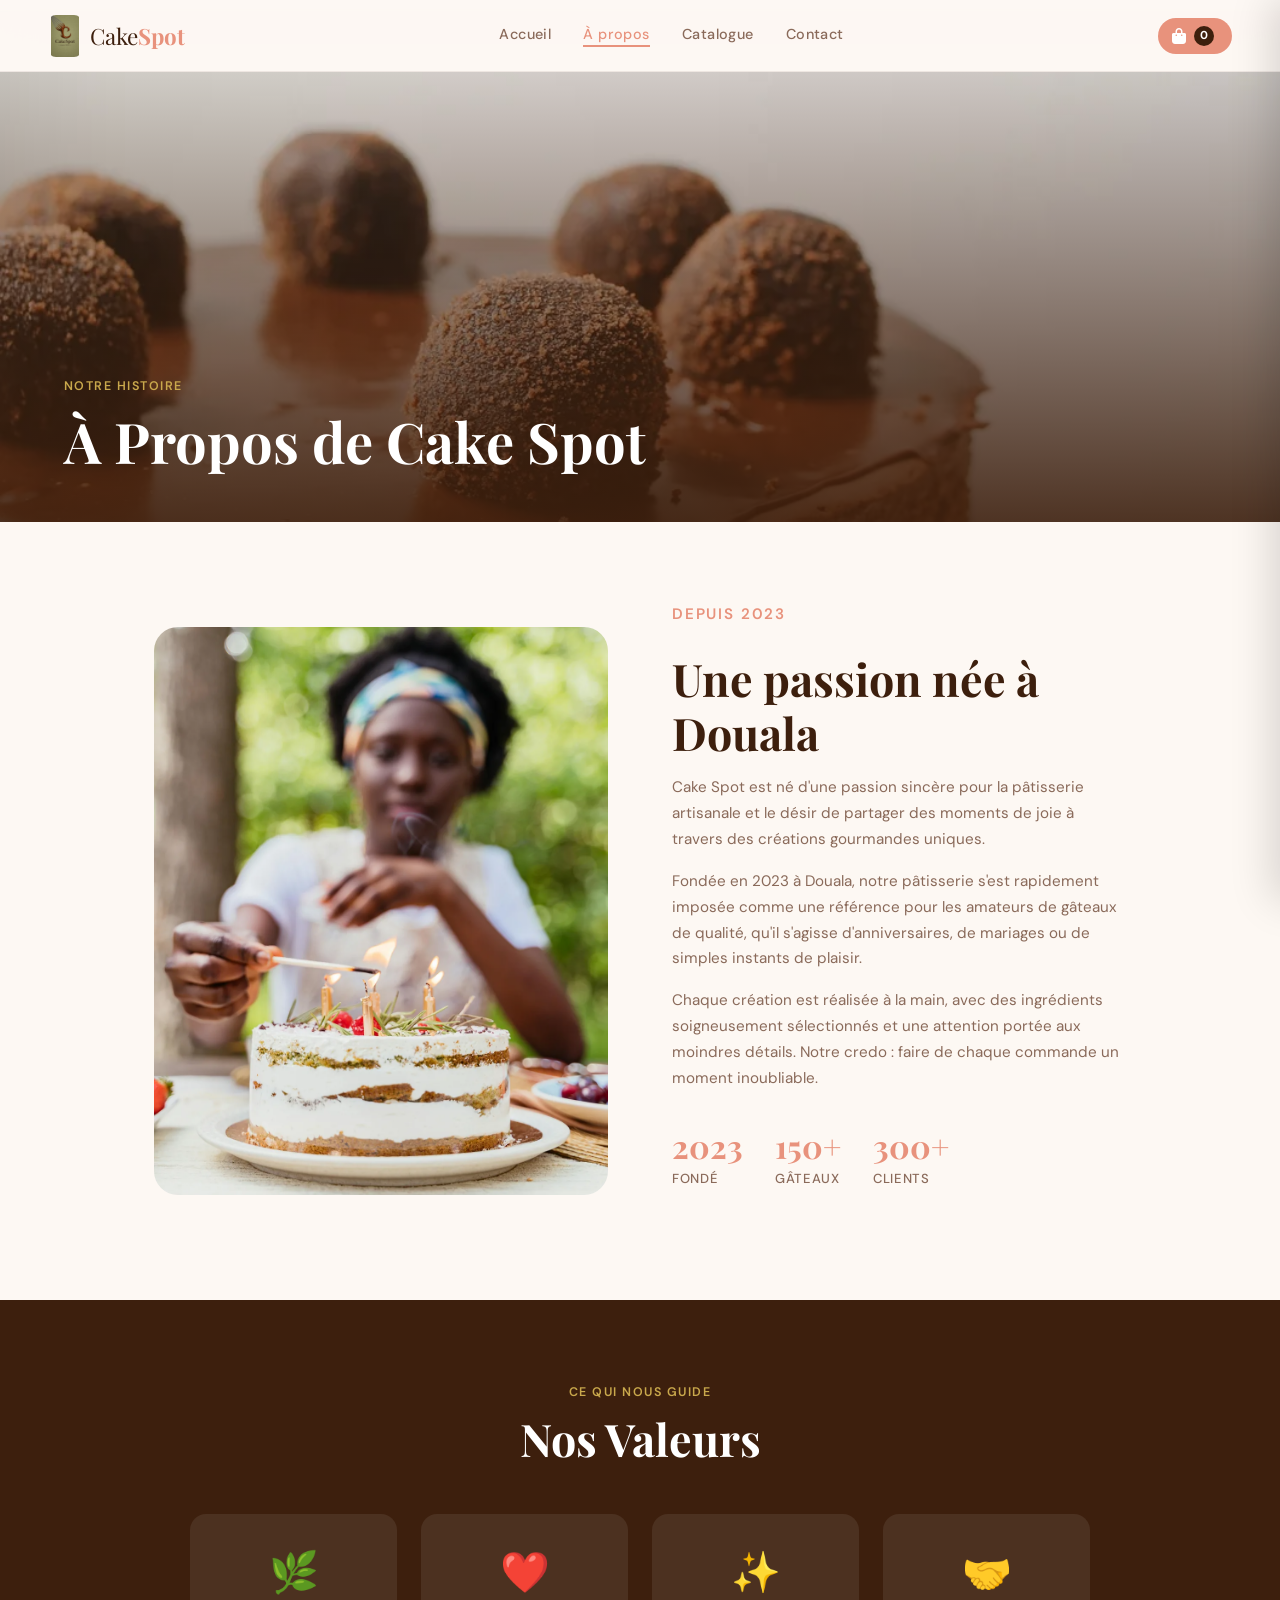
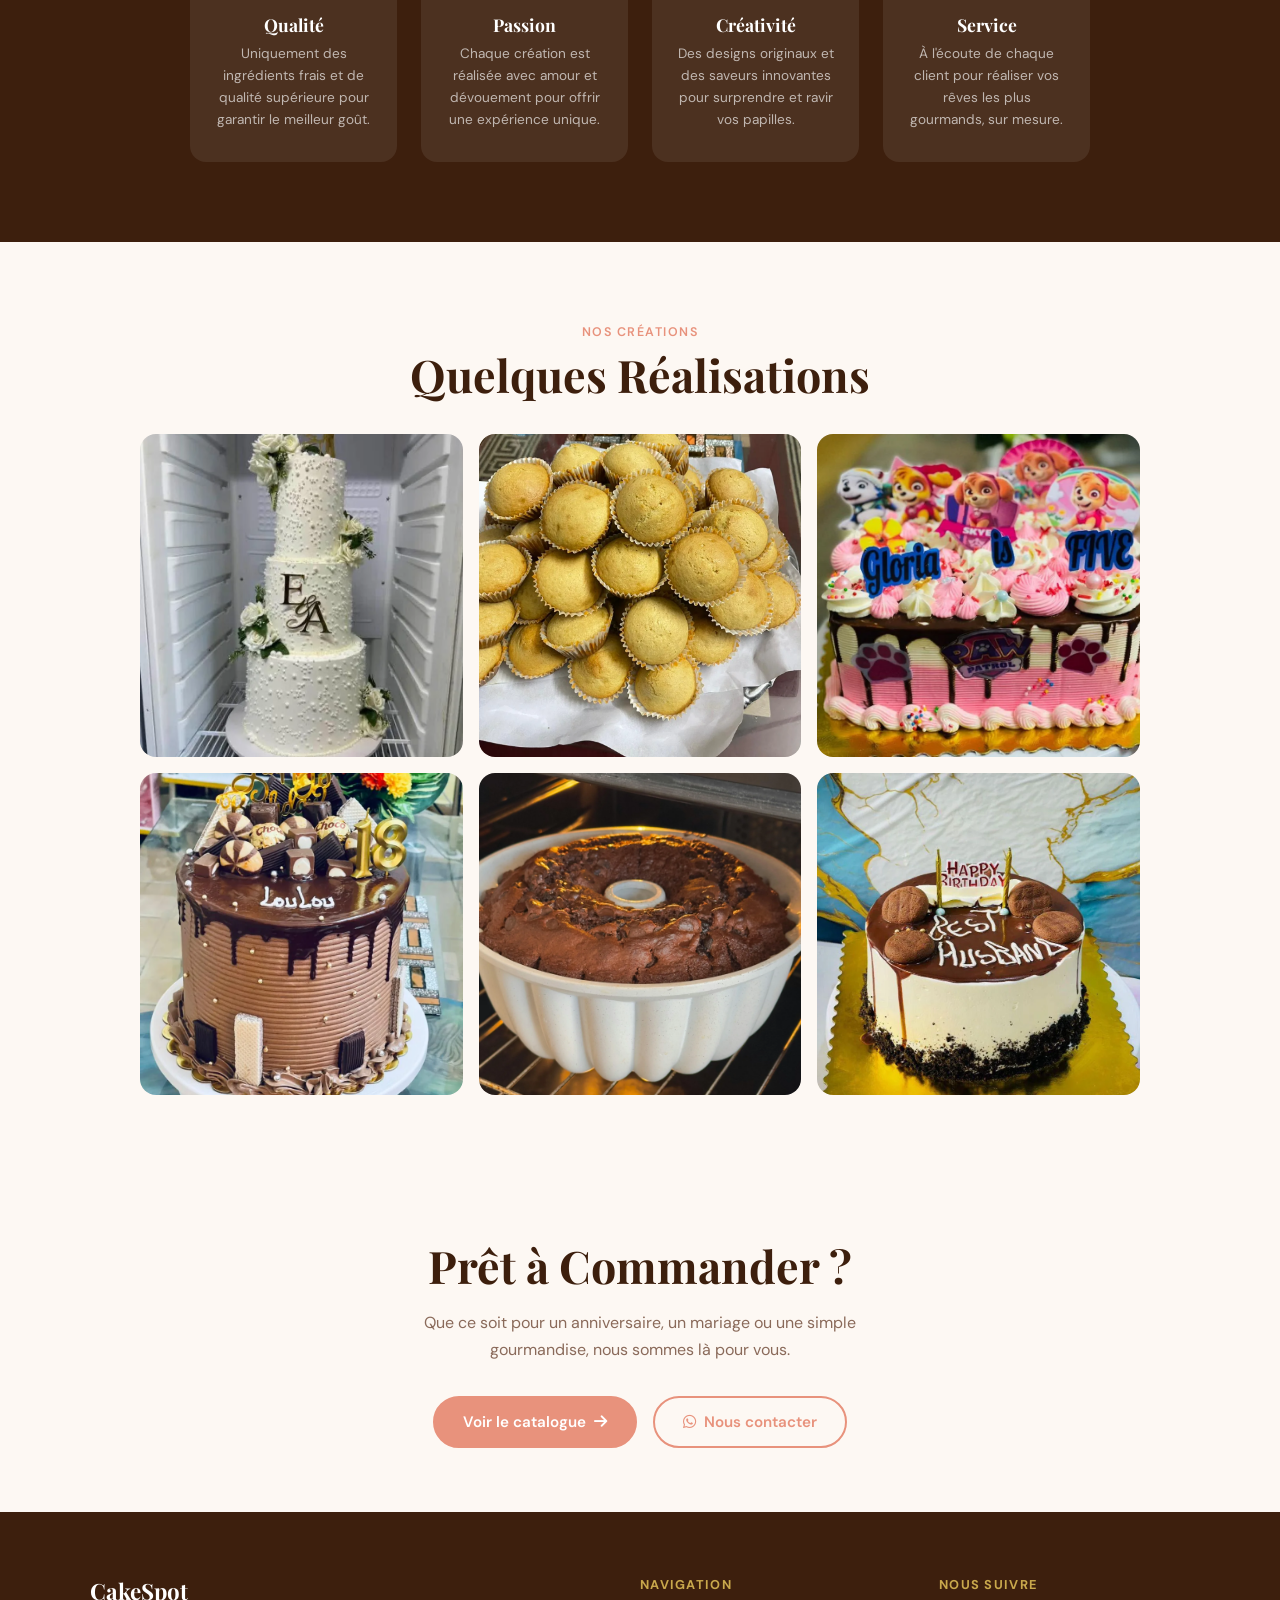
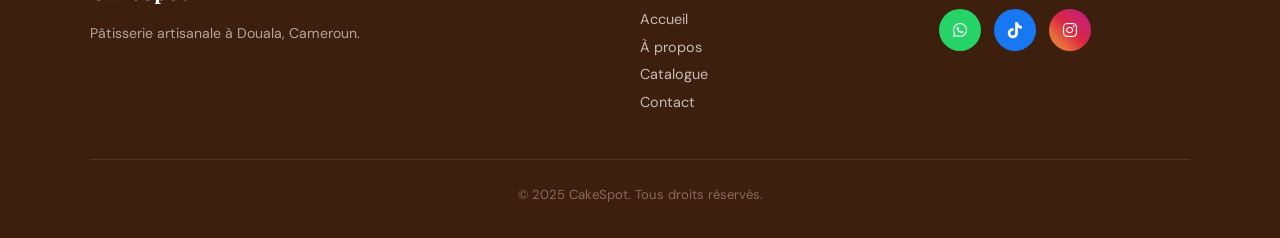
==== Pages/Apropos.html @ e12fdf63 "Initial commit" ====
<!DOCTYPE html>
<html lang="fr">
<head>
  <meta charset="UTF-8" />
  <meta name="viewport" content="width=device-width, initial-scale=1.0" />
  <title>À propos de Cake Spot | Pâtisserie à Douala</title>
  <link rel="stylesheet" href="https://cdnjs.cloudflare.com/ajax/libs/font-awesome/6.5.1/css/all.min.css" />
  <link href="https://fonts.googleapis.com/css2?family=Playfair+Display:ital,wght@0,400;0,700;1,400&family=DM+Sans:wght@300;400;500;600&display=swap" rel="stylesheet" />
  <link rel="stylesheet" href="../styles/main.css" />
  <style>
    .about-page { padding-top: 72px; }
    .about-hero {
      position: relative; min-height: 50vh;
      display: flex; align-items: flex-end;
      overflow: hidden;
    }
    .about-hero img { position: absolute; inset: 0; width: 100%; height: 100%; object-fit: cover; }
    .about-hero-overlay {
      position: absolute; inset: 0;
      background: linear-gradient(to top, rgba(61,31,13,0.9), rgba(61,31,13,0.2));
    }
    .about-hero-content {
      position: relative; z-index: 2; color: white;
      padding: 3rem clamp(1.5rem,5vw,4rem);
    }
    .about-hero-content .section-tag { color: var(--gold); }
    .about-hero-content h1 { font-size: clamp(2rem,5vw,3.5rem); }

    .about-story {
      display: grid; grid-template-columns: 1fr 1fr;
      gap: 4rem; max-width: 1100px; margin: 0 auto;
      padding: 5rem clamp(1.5rem,5vw,4rem);
      align-items: center;
    }
    .about-story img { width: 100%; border-radius: var(--radius-lg); aspect-ratio: 4/5; object-fit: cover; }
    .about-story-text h2 { color: var(--brown); margin: 0.5rem 0 1rem; }
    .about-story-text p { margin-bottom: 1rem; font-size: 0.95rem; }

    .values-section {
      background: var(--brown); padding: 5rem clamp(1.5rem,5vw,4rem);
      text-align: center;
    }
    .values-section .section-tag { color: var(--gold); }
    .values-section h2 { color: white; margin-bottom: 3rem; }
    .values-grid {
      display: grid; grid-template-columns: repeat(auto-fit, minmax(200px,1fr));
      gap: 1.5rem; max-width: 900px; margin: 0 auto;
    }
    .value-card {
      background: rgba(255,255,255,0.08); border-radius: var(--radius);
      padding: 2rem 1.5rem; text-align: center;
    }
    .value-card .icon { font-size: 2.5rem; margin-bottom: 1rem; display: block; }
    .value-card h3 { font-family: 'Playfair Display', serif; font-size: 1.1rem; color: white; margin-bottom: 0.5rem; }
    .value-card p { font-size: 0.85rem; color: rgba(255,255,255,0.65); line-height: 1.6; }

    .gallery-section { padding: 5rem clamp(1.5rem,5vw,4rem); }
    .gallery-section h2 { text-align: center; color: var(--brown); margin-bottom: 0.5rem; }
    .gallery-section .section-tag { display: block; text-align: center; margin-bottom: 0.3rem; }
    .gallery-grid {
      display: grid; grid-template-columns: repeat(3, 1fr);
      gap: 1rem; max-width: 1000px; margin: 2rem auto 0;
    }
    .gallery-grid img { width: 100%; aspect-ratio: 1; object-fit: cover; border-radius: var(--radius); }

    .cta-section {
      background: var(--cream); padding: 4rem clamp(1.5rem,5vw,4rem);
      text-align: center;
    }
    .cta-section h2 { color: var(--brown); margin-bottom: 1rem; }
    .cta-section p { max-width: 500px; margin: 0 auto 2rem; }
    .cta-actions { display: flex; gap: 1rem; justify-content: center; flex-wrap: wrap; }

    @media (max-width: 800px) {
      .about-story { grid-template-columns: 1fr; gap: 2rem; padding: 3rem 1.5rem; }
      .gallery-grid { grid-template-columns: repeat(2, 1fr); }
    }
  </style>
  <link rel="icon" type="image/png" href="../images/logo.png" />
  <meta name="theme-color" content="#3d1f0d" />
  <meta name="description" content="Découvrez Cake Spot, pâtisserie artisanale à Douala : notre histoire, notre savoir-faire et notre passion pour les créations faites main." />
  <meta property="og:type" content="website" />
  <meta property="og:site_name" content="Cake Spot" />
  <meta property="og:title" content="À propos de Cake Spot, pâtisserie artisanale" />
  <meta property="og:description" content="Découvrez Cake Spot, pâtisserie artisanale à Douala : notre histoire, notre savoir-faire et notre passion pour les créations faites main." />
  <meta property="og:image" content="../images/logo.png" />
  <meta name="keywords" content="Cake Spot Douala, pâtisserie artisanale, créateur de gâteaux, gâteau fait main, pâtisserie Cameroun" />
  <meta name="robots" content="index, follow" />
  <meta name="twitter:card" content="summary_large_image" />
  <meta name="twitter:title" content="À propos de Cake Spot, pâtisserie artisanale" />
  <meta name="twitter:description" content="Découvrez Cake Spot, pâtisserie artisanale à Douala : notre histoire, notre savoir-faire et notre passion pour les créations faites main." />
  <meta name="twitter:image" content="../images/logo.png" />
  <script type="application/ld+json">{"@context":"https://schema.org","@type":"Bakery","name":"Cake Spot","description":"Pâtisserie artisanale à Douala spécialisée dans les gâteaux sur mesure.","telephone":"+237686019392","address":{"@type":"PostalAddress","addressLocality":"Douala","addressCountry":"CM"},"areaServed":"Douala","servesCuisine":"Pâtisserie","priceRange":"FCFA"}</script>
</head>
<body class="about-page">
  <header class="header" id="header">
    <a href="../index.html" class="logo">
      <img src="../images/logo.png" alt="Cake Spot" class="logo-image" /><span class="logo-wordmark">Cake<strong>Spot</strong></span>
    </a>
    <nav class="nav-desktop">
      <a href="../index.html" class="nav-link">Accueil</a>
      <a href="./Apropos.html" class="nav-link active">À propos</a>
      <a href="./Catalogue.html" class="nav-link">Catalogue</a>
      <a href="./contact.html" class="nav-link">Contact</a>
    </nav>
    <div class="header-actions">
      <button class="cart-btn" onclick="toggleCart()">
        <i class="fa-solid fa-bag-shopping"></i>
        <span class="cart-count" id="cartCount">0</span>
      </button>
      <button class="menu-toggle" id="menuToggle">
        <span></span><span></span><span></span>
      </button>
    </div>
  </header>

  <div class="mobile-nav" id="mobileNav">
    <a href="../index.html">Accueil</a>
    <a href="./Apropos.html">À propos</a>
    <a href="./Catalogue.html">Catalogue</a>
    <a href="./contact.html">Contact</a>
    <a href="https://wa.me/+237686019392" class="wa-link"><i class="fa-brands fa-whatsapp"></i> WhatsApp</a>
  </div>

  <div class="about-hero">
    <img src="../images/optimized/IMG_2823.webp" alt="Cake Spot" />
    <div class="about-hero-overlay"></div>
    <div class="about-hero-content">
      <p class="section-tag">Notre histoire</p>
      <h1>À Propos de Cake Spot</h1>
    </div>
  </div>

  <div class="about-story">
    <img src="../images/optimized/image_apropos.webp" alt="Notre passion" />
    <div class="about-story-text">
      <p class="section-tag">Depuis 2023</p>
      <h2>Une passion née à Douala</h2>
      <p>Cake Spot est né d'une passion sincère pour la pâtisserie artisanale et le désir de partager des moments de joie à travers des créations gourmandes uniques.</p>
      <p>Fondée en 2023 à Douala, notre pâtisserie s'est rapidement imposée comme une référence pour les amateurs de gâteaux de qualité, qu'il s'agisse d'anniversaires, de mariages ou de simples instants de plaisir.</p>
      <p>Chaque création est réalisée à la main, avec des ingrédients soigneusement sélectionnés et une attention portée aux moindres détails. Notre credo : faire de chaque commande un moment inoubliable.</p>
      <div class="stats-row">
        <div class="stat"><strong>2023</strong><span>Fondé</span></div>
        <div class="stat"><strong>150+</strong><span>Gâteaux</span></div>
        <div class="stat"><strong>300+</strong><span>Clients</span></div>
      </div>
    </div>
  </div>

  <div class="values-section">
    <p class="section-tag">Ce qui nous guide</p>
    <h2>Nos Valeurs</h2>
    <div class="values-grid">
      <div class="value-card">
        <span class="icon">🌿</span>
        <h3>Qualité</h3>
        <p>Uniquement des ingrédients frais et de qualité supérieure pour garantir le meilleur goût.</p>
      </div>
      <div class="value-card">
        <span class="icon">❤️</span>
        <h3>Passion</h3>
        <p>Chaque création est réalisée avec amour et dévouement pour offrir une expérience unique.</p>
      </div>
      <div class="value-card">
        <span class="icon">✨</span>
        <h3>Créativité</h3>
        <p>Des designs originaux et des saveurs innovantes pour surprendre et ravir vos papilles.</p>
      </div>
      <div class="value-card">
        <span class="icon">🤝</span>
        <h3>Service</h3>
        <p>À l'écoute de chaque client pour réaliser vos rêves les plus gourmands, sur mesure.</p>
      </div>
    </div>
  </div>

  <div class="gallery-section">
    <p class="section-tag">Nos Créations</p>
    <h2>Quelques Réalisations</h2>
    <div class="gallery-grid">
      <img src="../images/optimized/etage10.webp" alt="" />
      <img src="../images/optimized/cupcake7.webp" alt="" />
      <img src="../images/optimized/WhatsApp Image 2026-05-26 at 23.38.16.webp" alt="" />
      <img src="../images/optimized/WhatsApp Image 2026-05-27 at 00.02.54 (1).webp" alt="" />
      <img src="../images/optimized/cake8.webp" alt="" />
      <img src="../images/optimized/WhatsApp Image 2026-05-26 at 23.38.18 (1).webp" alt="" />
    </div>
  </div>

  <div class="cta-section">
    <h2>Prêt à Commander ?</h2>
    <p>Que ce soit pour un anniversaire, un mariage ou une simple gourmandise, nous sommes là pour vous.</p>
    <div class="cta-actions">
      <a href="./Catalogue.html" class="btn-primary">Voir le catalogue <i class="fa-solid fa-arrow-right"></i></a>
      <a href="https://wa.me/+237686019392?text=Bonjour, je souhaite commander." class="btn-outline"><i class="fa-brands fa-whatsapp"></i> Nous contacter</a>
    </div>
  </div>

  <footer class="footer">
    <div class="footer-inner">
      <div class="footer-brand">
        <strong>CakeSpot</strong>
        <p>Pâtisserie artisanale à Douala, Cameroun.</p>
      </div>
      <div class="footer-links">
        <h4>Navigation</h4>
        <a href="../index.html">Accueil</a>
        <a href="./Apropos.html">À propos</a>
        <a href="./Catalogue.html">Catalogue</a>
        <a href="./contact.html">Contact</a>
      </div>
      <div class="footer-social">
        <h4>Nous suivre</h4>
        <div class="social-icons">
          <a href="https://chat.whatsapp.com/CBqBLxDlNcEDeykTWFo2zk" class="soc wa" target="_blank"><i class="fa-brands fa-whatsapp"></i></a>
          <a href="#" class="soc fb"><i class="fa-brands fa-tiktok"></i></a>
          <a href="#" class="soc ig"><i class="fa-brands fa-instagram"></i></a>
        </div>
      </div>
    </div>
    <div class="footer-bottom"><p>© 2025 CakeSpot. Tous droits réservés.</p></div>
  </footer>

  <div class="cart-overlay" id="cartOverlay" onclick="toggleCart()"></div>
  <div class="cart-panel" id="cartPanel">
    <div class="cart-header">
      <h3><i class="fa-solid fa-bag-shopping"></i> Mon Panier</h3>
      <button onclick="toggleCart()"><i class="fa-solid fa-xmark"></i></button>
    </div>
    <div class="cart-items" id="cartItems"></div>
    <div class="cart-footer" id="cartFooter" style="display:none">
      <div class="cart-total">
        <span>Total estimé</span>
        <strong id="cartTotal">0 Frs</strong>
      </div>
      <p class="cart-note">* Les prix exacts sont confirmés lors de la commande</p>
      <button class="btn-whatsapp" onclick="sendToWhatsApp()">
        <i class="fa-brands fa-whatsapp"></i> Commander via WhatsApp
      </button>
    </div>
  </div>
  <div class="toast" id="toast"></div>

  <script src="../JS/main.js"></script>
</body>
</html>
---- styles/main.css ----
/* ===== CAKE SPOT — MAIN CSS ===== */
@import url('https://fonts.googleapis.com/css2?family=Playfair+Display:ital,wght@0,400;0,700;1,400&family=DM+Sans:wght@300;400;500;600&display=swap');

:root {
  --cream: #fdf8f3;
  --rose: #e8927c;
  --rose-dark: #d4745c;
  --brown: #3d1f0d;
  --brown-light: #6b3a1f;
  --gold: #c9a84c;
  --text: #2d1810;
  --text-light: #8a6a5a;
  --white: #ffffff;
  --shadow: 0 8px 40px rgba(61,31,13,0.12);
  --shadow-lg: 0 20px 60px rgba(61,31,13,0.18);
  --radius: 16px;
  --radius-lg: 24px;
  --transition: all 0.3s cubic-bezier(0.4, 0, 0.2, 1);
}

*, *::before, *::after { box-sizing: border-box; margin: 0; padding: 0; }

html { scroll-behavior: smooth; }

body {
  font-family: 'DM Sans', sans-serif;
  background: var(--cream);
  color: var(--text);
  overflow-x: hidden;
}

/* ===== TYPOGRAPHY ===== */
h1, h2, h3 { font-family: 'Playfair Display', serif; line-height: 1.2; }
h1 { font-size: clamp(2.2rem, 5vw, 4rem); }
h2 { font-size: clamp(1.8rem, 3.5vw, 2.8rem); }
p { line-height: 1.7; color: var(--text-light); }
a { text-decoration: none; color: inherit; }

/* ===== HEADER ===== */
.header {
  position: fixed; top: 0; left: 0; right: 0; z-index: 900;
  display: flex; align-items: center; justify-content: space-between;
  padding: 0 clamp(1.2rem, 4vw, 3rem);
  height: 72px;
  background: rgba(253,248,243,0.92);
  backdrop-filter: blur(16px);
  border-bottom: 1px solid rgba(61,31,13,0.08);
  transition: var(--transition);
}
.header.scrolled {
  box-shadow: 0 4px 20px rgba(61,31,13,0.10);
}

.logo {
  display: flex; align-items: center; gap: 8px;
  font-family: 'Playfair Display', serif;
  font-size: 1.4rem; color: var(--brown);
}
.logo-icon { font-size: 1.5rem; }
.logo strong { color: var(--rose); }

.nav-desktop { display: flex; gap: 2rem; }
.nav-desktop .nav-link {
  font-size: 0.9rem; font-weight: 500; letter-spacing: 0.03em;
  color: var(--text-light);
  position: relative; padding-bottom: 4px;
  transition: color 0.2s;
}
.nav-desktop .nav-link::after {
  content: ''; position: absolute; bottom: 0; left: 0; right: 0;
  height: 2px; background: var(--rose);
  transform: scaleX(0); transform-origin: left;
  transition: transform 0.3s ease;
}
.nav-desktop .nav-link:hover,
.nav-desktop .nav-link.active { color: var(--rose); }
.nav-desktop .nav-link:hover::after,
.nav-desktop .nav-link.active::after { transform: scaleX(1); }

.header-actions { display: flex; align-items: center; gap: 0.8rem; }

.cart-btn {
  position: relative;
  background: var(--rose); color: white;
  border: none; border-radius: 50px;
  padding: 8px 18px 8px 14px;
  font-size: 1rem; cursor: pointer;
  display: flex; align-items: center; gap: 8px;
  font-family: 'DM Sans', sans-serif; font-weight: 500;
  transition: var(--transition);
}
.cart-btn:hover { background: var(--rose-dark); transform: translateY(-1px); }
.cart-count {
  background: var(--brown); color: white;
  font-size: 0.72rem; font-weight: 700;
  min-width: 20px; height: 20px; border-radius: 50%;
  display: flex; align-items: center; justify-content: center;
  transition: var(--transition);
}

.menu-toggle {
  display: none; flex-direction: column; gap: 5px;
  background: none; border: none; cursor: pointer; padding: 4px;
}
.menu-toggle span {
  display: block; width: 24px; height: 2px;
  background: var(--brown); border-radius: 2px;
  transition: var(--transition);
}

/* Mobile Nav */
.mobile-nav {
  position: fixed; top: 72px; left: 0; right: 0; z-index: 800;
  background: var(--white);
  padding: 1.5rem 2rem;
  display: flex; flex-direction: column; gap: 1rem;
  transform: translateY(-120%);
  transition: var(--transition);
  border-bottom: 1px solid rgba(0,0,0,0.08);
  box-shadow: var(--shadow);
}
.mobile-nav.open { transform: translateY(0); }
.mobile-nav a {
  font-size: 1rem; font-weight: 500; color: var(--text);
  padding: 0.5rem 0; border-bottom: 1px solid rgba(0,0,0,0.05);
  transition: color 0.2s;
}
.mobile-nav a:hover { color: var(--rose); }
.mobile-nav .wa-link { color: #25d366; font-weight: 600; }

/* ===== BUTTONS ===== */
.btn-primary {
  display: inline-flex; align-items: center; gap: 8px;
  background: var(--rose); color: white;
  padding: 14px 28px; border-radius: 50px;
  font-weight: 600; font-size: 0.95rem;
  transition: var(--transition);
  border: 2px solid var(--rose);
}
.btn-primary:hover {
  background: var(--rose-dark); border-color: var(--rose-dark);
  transform: translateY(-2px); box-shadow: 0 8px 24px rgba(232,146,124,0.4);
}
.btn-ghost {
  display: inline-flex; align-items: center; gap: 8px;
  background: rgba(255,255,255,0.15);
  backdrop-filter: blur(8px);
  color: white; padding: 14px 28px; border-radius: 50px;
  font-weight: 600; font-size: 0.95rem;
  border: 2px solid rgba(255,255,255,0.4);
  transition: var(--transition);
}
.btn-ghost:hover { background: rgba(255,255,255,0.25); transform: translateY(-2px); }
.btn-outline {
  display: inline-flex; align-items: center; gap: 8px;
  background: transparent; color: var(--rose);
  padding: 14px 28px; border-radius: 50px;
  font-weight: 600; font-size: 0.95rem;
  border: 2px solid var(--rose);
  transition: var(--transition);
}
.btn-outline:hover {
  background: var(--rose); color: white; transform: translateY(-2px);
}

/* ===== HERO ===== */
.hero {
  position: relative; min-height: 100vh;
  display: flex; align-items: center;
  overflow: hidden;
}
.hero-bg {
  position: absolute; inset: 0;
}
.hero-bg img {
  width: 100%; height: 100%;
  object-fit: cover; object-position: center;
}
.hero-overlay {
  position: absolute; inset: 0;
  background: linear-gradient(135deg, rgba(61,31,13,0.82) 0%, rgba(61,31,13,0.45) 60%, rgba(61,31,13,0.2) 100%);
}
.hero-content {
  position: relative; z-index: 2;
  max-width: 680px;
  padding: clamp(6rem, 12vw, 10rem) clamp(1.5rem, 6vw, 5rem) 4rem;
}
.hero-tag {
  font-size: 0.8rem; font-weight: 600; letter-spacing: 0.12em;
  text-transform: uppercase; color: var(--gold);
  margin-bottom: 1rem;
}
.hero-title {
  color: white; margin-bottom: 1.2rem;
  font-size: clamp(2.8rem, 6vw, 5rem);
}
.hero-title em {
  color: var(--rose); font-style: italic;
  font-family: 'Playfair Display', serif;
}
.hero-desc {
  color: rgba(255,255,255,0.8); font-size: 1.05rem;
  max-width: 480px; margin-bottom: 2rem;
}
.hero-actions { display: flex; gap: 1rem; flex-wrap: wrap; }
.hero-scroll {
  position: absolute; bottom: 2.5rem; left: 50%;
  transform: translateX(-50%);
  display: flex; flex-direction: column; align-items: center; gap: 8px;
  color: rgba(255,255,255,0.6); font-size: 0.75rem;
  letter-spacing: 0.08em; text-transform: uppercase;
}
.scroll-line {
  width: 1px; height: 50px;
  background: linear-gradient(to bottom, rgba(255,255,255,0.6), transparent);
  animation: scrollPulse 2s ease-in-out infinite;
}
@keyframes scrollPulse { 0%,100%{opacity:1;transform:scaleY(1)} 50%{opacity:0.4;transform:scaleY(0.6)} }

/* ===== SECTIONS COMMON ===== */
section { padding: clamp(4rem, 8vw, 7rem) clamp(1.2rem, 5vw, 4rem); }
.section-header { text-align: center; margin-bottom: 3rem; }
.section-tag {
  display: inline-block;
  font-size: 0.78rem; font-weight: 600; letter-spacing: 0.12em;
  text-transform: uppercase; color: var(--rose);
  margin-bottom: 0.6rem;
}
.section-header h2 { color: var(--brown); }

/* ===== CATEGORIES ===== */
.categories-section { background: white; }
.categories-grid {
  display: grid;
  grid-template-columns: repeat(auto-fit, minmax(260px, 1fr));
  gap: 1.2rem;
  max-width: 1200px; margin: 0 auto;
}
.cat-card {
  position: relative; border-radius: var(--radius-lg); overflow: hidden;
  aspect-ratio: 3/4; cursor: pointer;
  transition: var(--transition);
}
.cat-card:hover { transform: translateY(-6px); box-shadow: var(--shadow-lg); }
.cat-card img {
  width: 100%; height: 100%; object-fit: cover;
  transition: transform 0.5s ease;
}
.cat-card:hover img { transform: scale(1.06); }
.cat-overlay {
  position: absolute; inset: 0;
  background: linear-gradient(to top, rgba(61,31,13,0.9) 0%, rgba(61,31,13,0.2) 60%, transparent 100%);
  display: flex; flex-direction: column;
  justify-content: flex-end; padding: 1.8rem;
  transition: var(--transition);
}
.cat-overlay h3 { font-family: 'Playfair Display', serif; font-size: 1.4rem; color: white; margin-bottom: 4px; }
.cat-overlay p { color: var(--gold); font-size: 0.88rem; font-weight: 500; margin-bottom: 0.6rem; }
.cat-overlay span {
  color: rgba(255,255,255,0.6); font-size: 0.85rem;
  transition: color 0.2s; font-weight: 500;
}
.cat-card:hover .cat-overlay span { color: var(--rose); }
.center-link { text-align: center; margin-top: 2.5rem; }

/* ===== MISSION ===== */
.mission-section {
  display: grid; grid-template-columns: 1fr 1fr;
  gap: clamp(2rem, 5vw, 5rem);
  align-items: center;
  max-width: 1200px; margin: 0 auto;
  padding: clamp(4rem,8vw,7rem) clamp(1.2rem,5vw,4rem);
}
.mission-img { position: relative; }
.mission-img img {
  width: 100%; border-radius: var(--radius-lg);
  aspect-ratio: 4/5; object-fit: cover;
}
.mission-quote {
  position: absolute; bottom: -2rem; right: -2rem;
  background: var(--brown); color: white;
  padding: 1.5rem; border-radius: var(--radius);
  max-width: 280px;
  box-shadow: var(--shadow-lg);
}
.mission-quote i { color: var(--gold); font-size: 1.2rem; margin-bottom: 0.6rem; display: block; }
.mission-quote p { color: rgba(255,255,255,0.85); font-size: 0.88rem; line-height: 1.6; margin-bottom: 0.5rem; }
.mission-quote span { color: var(--gold); font-size: 0.78rem; font-weight: 600; }
.mission-text h2 { color: var(--brown); margin: 0.5rem 0 1rem; }
.mission-text p { margin-bottom: 1rem; font-size: 0.97rem; }
.stats-row {
  display: flex; gap: 2rem; margin: 2rem 0;
  flex-wrap: wrap;
}
.stat strong {
  display: block; font-family: 'Playfair Display', serif;
  font-size: 2rem; color: var(--rose);
}
.stat span { font-size: 0.82rem; font-weight: 500; color: var(--text-light); text-transform: uppercase; letter-spacing: 0.05em; }

/* ===== FOOTER ===== */
.footer { background: var(--brown); color: white; padding: 4rem clamp(1.2rem, 5vw, 4rem) 2rem; }
.footer-inner {
  display: grid; grid-template-columns: 2fr 1fr 1fr;
  gap: 3rem; max-width: 1100px; margin: 0 auto 3rem;
}
.footer-brand { display: flex; flex-direction: column; gap: 0.5rem; }
.footer-brand .logo-icon { font-size: 2rem; }
.footer-brand strong { font-family: 'Playfair Display', serif; font-size: 1.4rem; }
.footer-brand p { color: rgba(255,255,255,0.6); font-size: 0.88rem; line-height: 1.6; margin-top: 0.5rem; }
.footer-links { display: flex; flex-direction: column; gap: 0.6rem; }
.footer-links h4 { color: var(--gold); font-size: 0.8rem; letter-spacing: 0.1em; text-transform: uppercase; margin-bottom: 0.5rem; }
.footer-links a { color: rgba(255,255,255,0.7); font-size: 0.9rem; transition: color 0.2s; }
.footer-links a:hover { color: var(--rose); }
.footer-social h4 { color: var(--gold); font-size: 0.8rem; letter-spacing: 0.1em; text-transform: uppercase; margin-bottom: 1rem; }
.social-icons { display: flex; gap: 0.8rem; }
.soc {
  width: 42px; height: 42px; border-radius: 50%;
  display: flex; align-items: center; justify-content: center;
  font-size: 1rem; transition: var(--transition);
}
.soc.wa { background: #25d366; color: white; }
.soc.fb { background: #1877f2; color: white; }
.soc.ig { background: linear-gradient(45deg,#f09433,#e6683c,#dc2743,#cc2366,#bc1888); color: white; }
.soc:hover { transform: translateY(-3px) scale(1.1); }
.footer-bottom {
  max-width: 1100px; margin: 0 auto;
  padding-top: 1.5rem; border-top: 1px solid rgba(255,255,255,0.1);
  text-align: center; color: rgba(255,255,255,0.4); font-size: 0.82rem;
}

/* ===== CART PANEL ===== */
.cart-overlay {
  position: fixed; inset: 0; z-index: 950;
  background: rgba(0,0,0,0.4); backdrop-filter: blur(4px);
  opacity: 0; pointer-events: none;
  transition: opacity 0.3s;
}
.cart-overlay.open { opacity: 1; pointer-events: all; }

.cart-panel {
  position: fixed; top: 0; right: 0; bottom: 0; z-index: 1000;
  width: min(440px, 100vw);
  background: var(--cream);
  display: flex; flex-direction: column;
  transform: translateX(100%);
  transition: transform 0.35s cubic-bezier(0.4, 0, 0.2, 1);
  box-shadow: -8px 0 40px rgba(0,0,0,0.15);
}
.cart-panel.open { transform: translateX(0); }

.cart-header {
  display: flex; align-items: center; justify-content: space-between;
  padding: 1.5rem 1.5rem;
  background: var(--brown); color: white;
}
.cart-header h3 { font-family: 'Playfair Display', serif; font-size: 1.2rem; display: flex; align-items: center; gap: 0.6rem; }
.cart-header button {
  background: rgba(255,255,255,0.15); border: none; color: white;
  width: 36px; height: 36px; border-radius: 50%;
  font-size: 1.1rem; cursor: pointer; transition: var(--transition);
  display: flex; align-items: center; justify-content: center;
}
.cart-header button:hover { background: rgba(255,255,255,0.25); }

.cart-items { flex: 1; overflow-y: auto; padding: 1.2rem; display: flex; flex-direction: column; gap: 1rem; }

.cart-empty {
  display: flex; flex-direction: column; align-items: center;
  justify-content: center; height: 100%; gap: 1rem;
  color: var(--text-light); text-align: center;
}
.cart-empty i { font-size: 3rem; color: rgba(0,0,0,0.1); }
.cart-empty p { font-size: 1rem; }
.cart-empty a { color: var(--rose); font-weight: 600; }

.cart-item {
  background: white; border-radius: var(--radius);
  padding: 1rem; display: flex; gap: 1rem;
  align-items: flex-start;
  box-shadow: 0 2px 10px rgba(0,0,0,0.06);
  animation: slideIn 0.3s ease;
}
@keyframes slideIn { from{opacity:0;transform:translateX(20px)} to{opacity:1;transform:translateX(0)} }
.cart-item-img {
  width: 80px; height: 80px; border-radius: 12px;
  object-fit: cover; flex-shrink: 0;
}
.cart-item-info { flex: 1; }
.cart-item-name { font-family: 'Playfair Display', serif; font-size: 1rem; color: var(--brown); margin-bottom: 3px; }
.cart-item-details { font-size: 0.78rem; color: var(--text-light); margin-bottom: 6px; line-height: 1.5; }
.cart-item-price { font-weight: 700; color: var(--rose); font-size: 0.95rem; }
.cart-item-remove {
  background: none; border: none; color: var(--text-light);
  cursor: pointer; font-size: 0.9rem; padding: 4px;
  border-radius: 6px; transition: var(--transition);
  flex-shrink: 0;
}
.cart-item-remove:hover { color: #e74c3c; background: #fee; }

.cart-qty {
  display: flex; align-items: center; gap: 8px; margin-top: 6px;
}
.qty-btn {
  width: 26px; height: 26px; border-radius: 50%;
  background: var(--cream); border: 1px solid rgba(0,0,0,0.1);
  font-size: 0.9rem; cursor: pointer; display: flex;
  align-items: center; justify-content: center;
  transition: var(--transition);
}
.qty-btn:hover { background: var(--rose); color: white; border-color: var(--rose); }
.qty-val { font-weight: 700; min-width: 20px; text-align: center; font-size: 0.9rem; }

.cart-footer {
  padding: 1.5rem;
  border-top: 1px solid rgba(0,0,0,0.08);
  background: white;
}
.cart-total {
  display: flex; justify-content: space-between; align-items: center;
  margin-bottom: 0.5rem;
}
.cart-total span { font-size: 0.9rem; color: var(--text-light); }
.cart-total strong { font-family: 'Playfair Display', serif; font-size: 1.5rem; color: var(--brown); }
.cart-note { font-size: 0.75rem; color: var(--text-light); margin-bottom: 1rem; }
.btn-whatsapp {
  width: 100%;
  background: #25d366; color: white;
  border: none; border-radius: 50px;
  padding: 15px; font-size: 1rem; font-weight: 700;
  cursor: pointer; display: flex; align-items: center;
  justify-content: center; gap: 10px;
  font-family: 'DM Sans', sans-serif;
  transition: var(--transition);
}
.btn-whatsapp:hover { background: #128c7e; transform: translateY(-2px); box-shadow: 0 8px 24px rgba(37,211,102,0.4); }

/* ===== TOAST ===== */
.toast {
  position: fixed; bottom: 2rem; left: 50%;
  transform: translateX(-50%) translateY(80px);
  background: var(--brown); color: white;
  padding: 0.8rem 1.5rem; border-radius: 50px;
  font-size: 0.88rem; font-weight: 500;
  z-index: 2000; opacity: 0;
  transition: all 0.35s cubic-bezier(0.34, 1.56, 0.64, 1);
  white-space: nowrap;
  box-shadow: var(--shadow);
}
.toast.show { opacity: 1; transform: translateX(-50%) translateY(0); }

/* ===== RESPONSIVE ===== */
@media (max-width: 900px) {
  .nav-desktop { display: none; }
  .menu-toggle { display: flex; }
  .mission-section {
    grid-template-columns: 1fr;
    padding: 3rem 1.5rem;
  }
  .mission-quote { right: 0; bottom: -1.5rem; max-width: 240px; }
  .footer-inner { grid-template-columns: 1fr 1fr; }
  .footer-brand { grid-column: 1/-1; }
}
@media (max-width: 600px) {
  .categories-grid { grid-template-columns: 1fr 1fr; gap: 0.8rem; }
  .cat-overlay h3 { font-size: 1rem; }
  .footer-inner { grid-template-columns: 1fr; }
  .hero-actions { flex-direction: column; }
  .btn-primary, .btn-ghost { width: fit-content; }
  .mission-quote { position: static; margin-top: 1.2rem; max-width: 100%; }
}

/* Brand mark and performance-friendly media */
.logo-image { width: 34px; height: 42px; object-fit: contain; border-radius: 8px; }
.logo-wordmark { display: inline-block; }

@media (max-width: 600px) {
  .header { height: 64px; }
  .mobile-nav { top: 64px; }
  .logo-image { width: 30px; height: 36px; }
  .logo-wordmark { font-size: 1.15rem; }
  .cart-panel { width: 100vw; }
  .cart-items { padding: .85rem; }
  .cart-item { padding: .8rem; gap: .75rem; }
  .cart-item-img { width: 64px; height: 64px; }
  .toast { max-width: calc(100vw - 2rem); white-space: normal; text-align: center; }
}
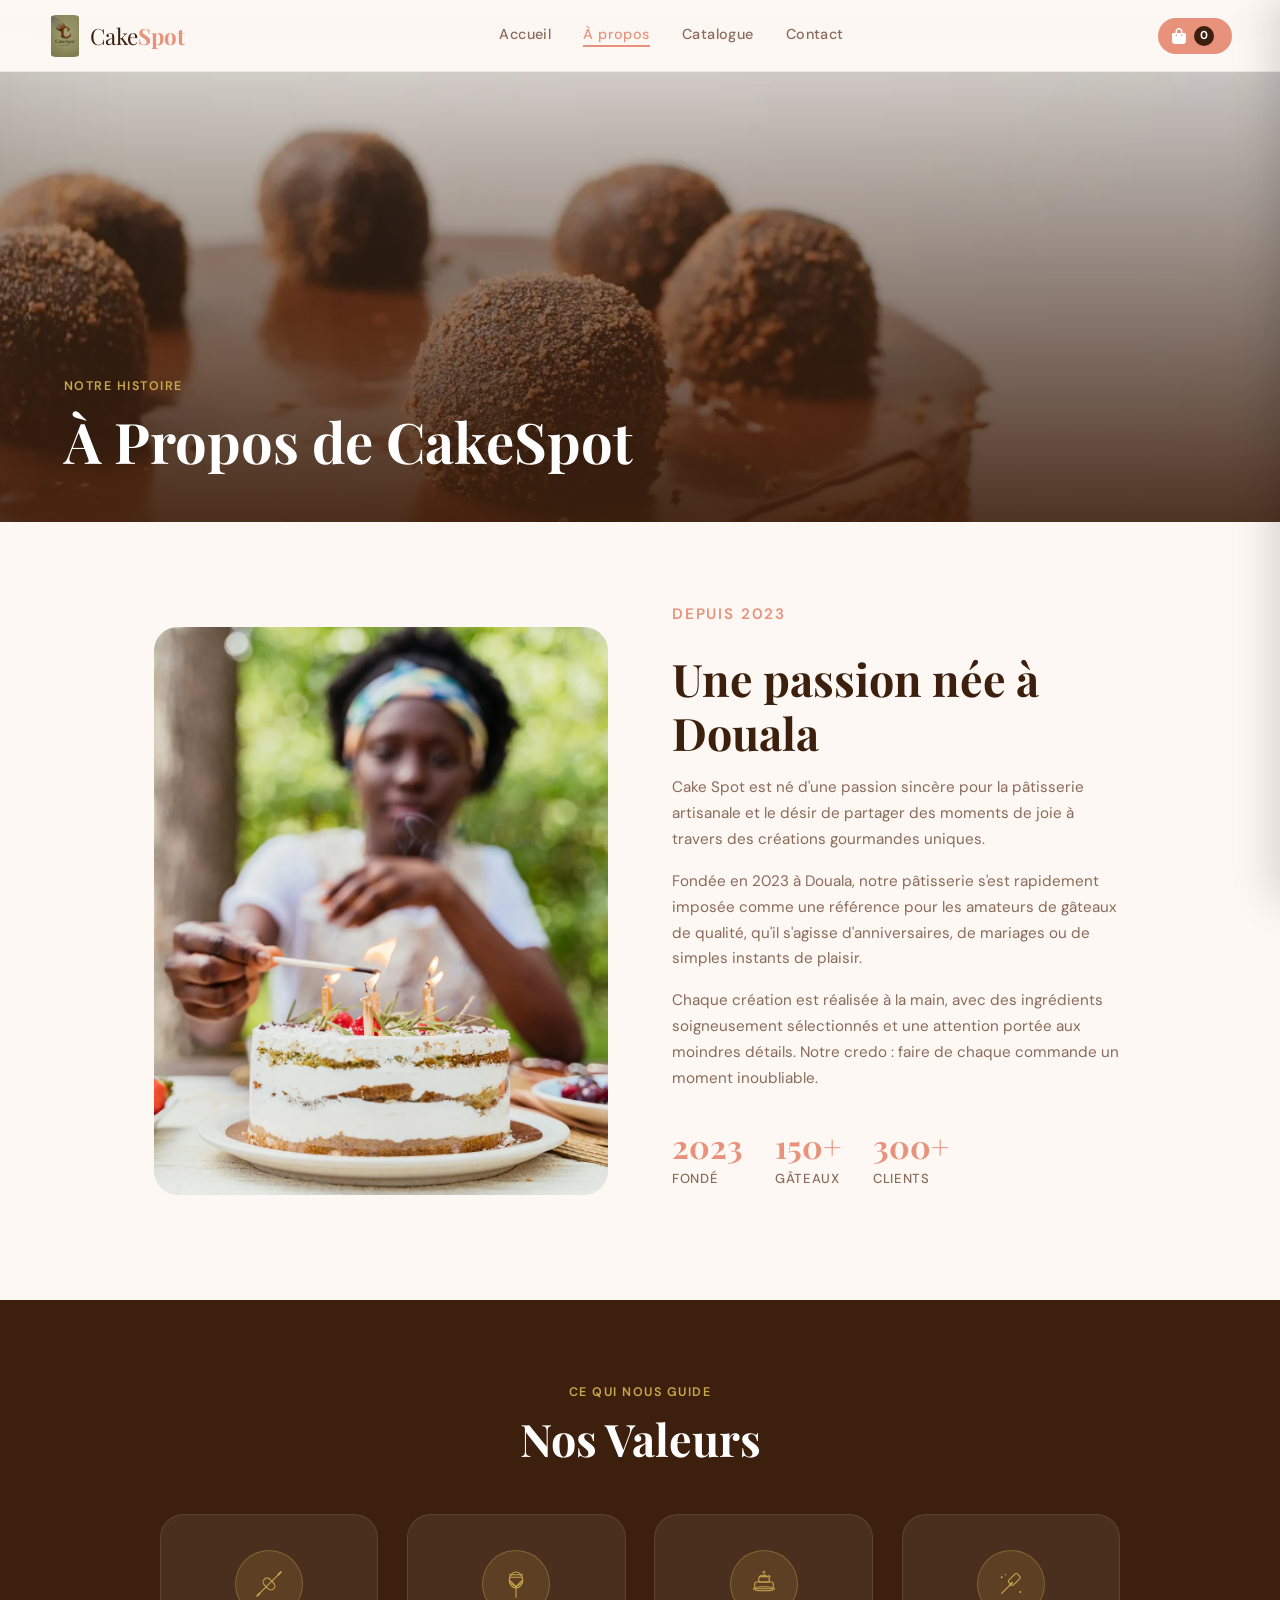
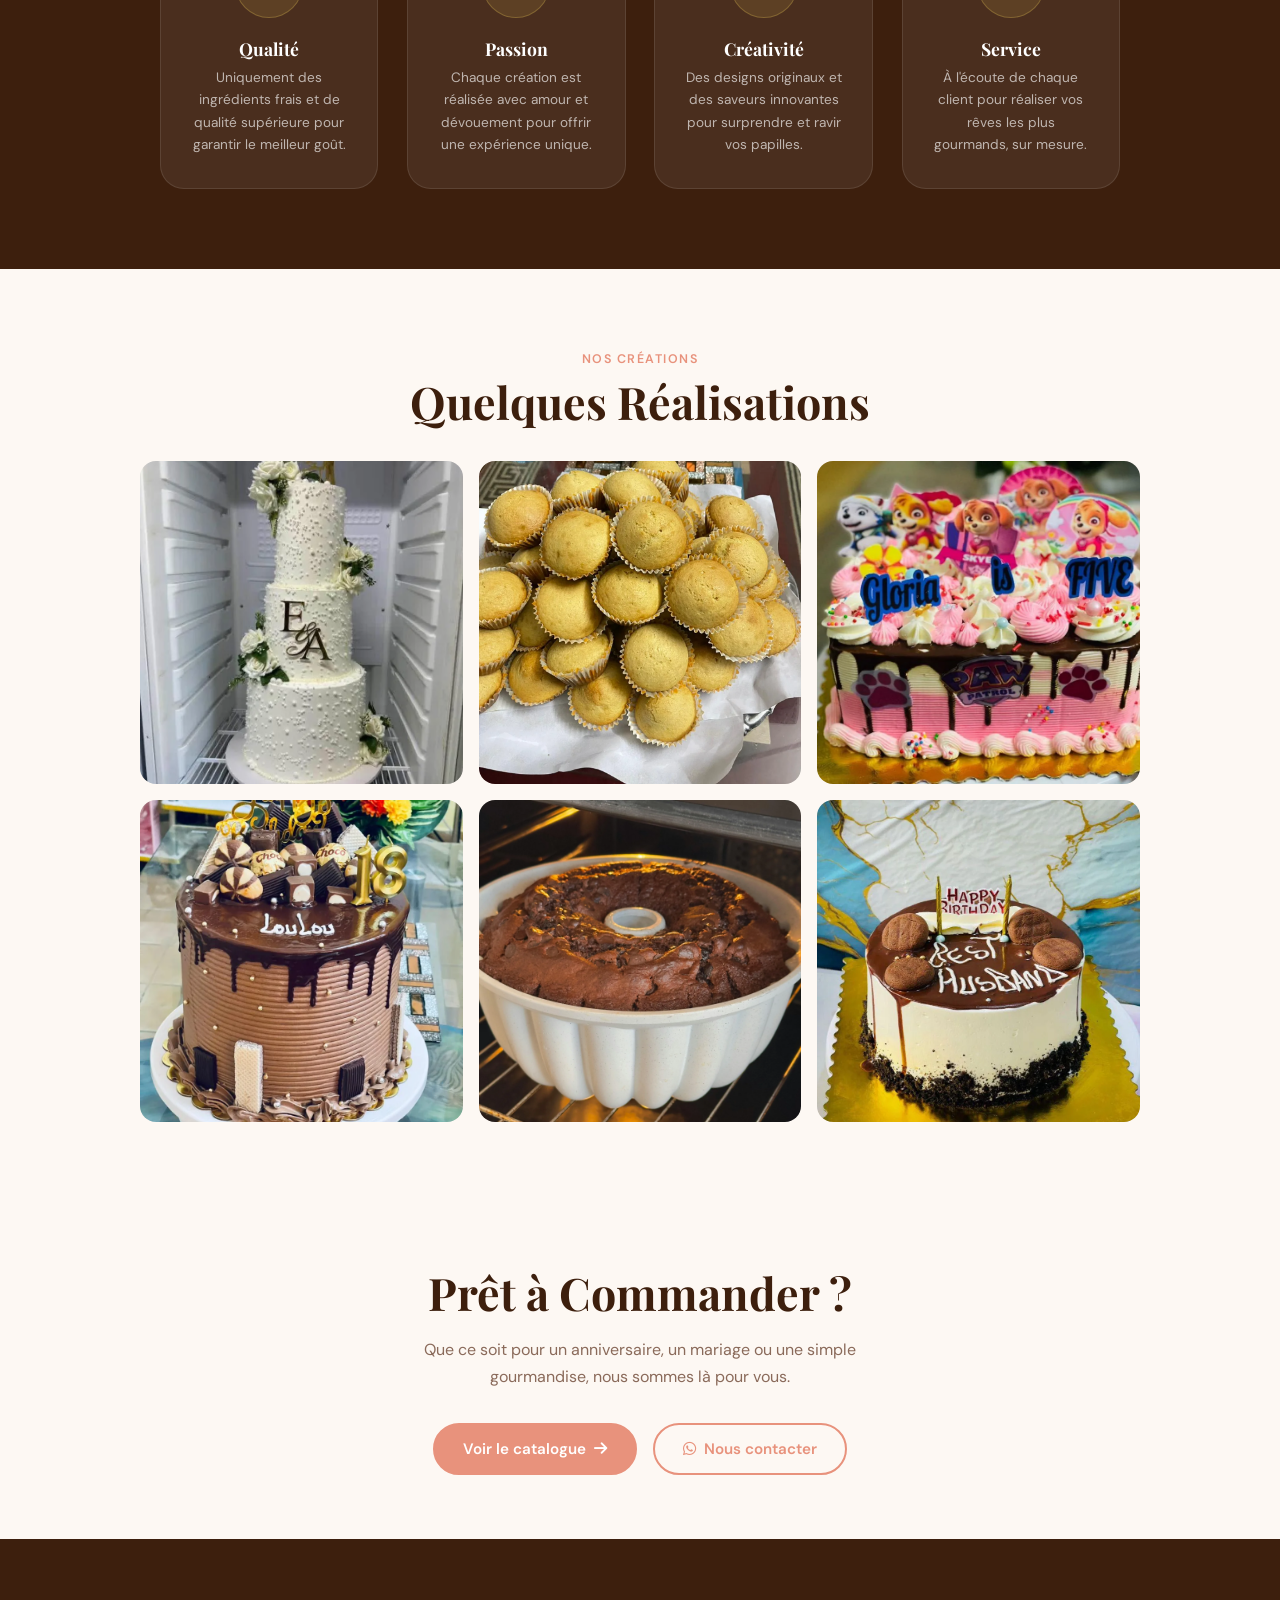
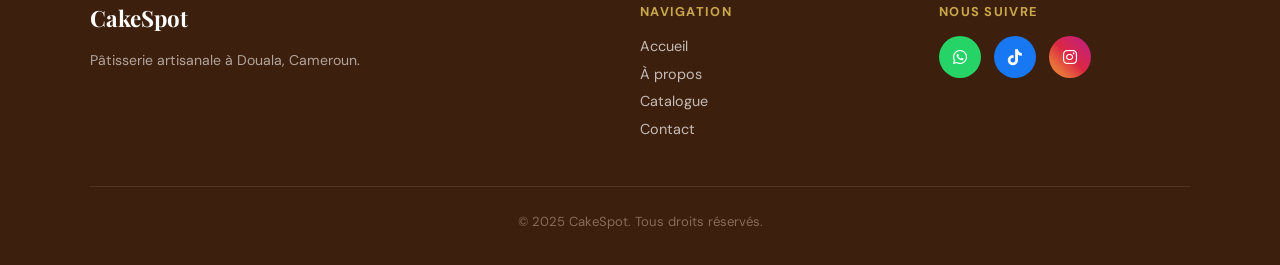
==== commit 5c3ec956: "modification dans la page apropos" ====
--- a/Pages/Apropos.html
+++ b/Pages/Apropos.html
@@ -43,16 +43,50 @@
     .values-section .section-tag { color: var(--gold); }
     .values-section h2 { color: white; margin-bottom: 3rem; }
     .values-grid {
-      display: grid; grid-template-columns: repeat(auto-fit, minmax(200px,1fr));
-      gap: 1.5rem; max-width: 900px; margin: 0 auto;
+      display: grid; grid-template-columns: repeat(auto-fit, minmax(210px,1fr));
+      gap: 1.8rem; max-width: 960px; margin: 0 auto;
     }
     .value-card {
-      background: rgba(255,255,255,0.08); border-radius: var(--radius);
-      padding: 2rem 1.5rem; text-align: center;
-    }
-    .value-card .icon { font-size: 2.5rem; margin-bottom: 1rem; display: block; }
+      background: rgba(255,255,255,0.07);
+      border: 1px solid rgba(255,255,255,0.10);
+      border-radius: var(--radius-lg);
+      padding: 2.2rem 1.6rem 2rem;
+      text-align: center;
+      transition: var(--transition);
+      position: relative;
+      overflow: hidden;
+    }
+    .value-card::before {
+      content: '';
+      position: absolute; inset: 0;
+      background: linear-gradient(135deg, rgba(201,168,76,0.08) 0%, transparent 60%);
+      opacity: 0;
+      transition: opacity 0.3s;
+    }
+    .value-card:hover { transform: translateY(-5px); background: rgba(255,255,255,0.11); border-color: rgba(201,168,76,0.3); }
+    .value-card:hover::before { opacity: 1; }
+
+    .value-icon-wrap {
+      width: 68px; height: 68px;
+      background: rgba(201,168,76,0.15);
+      border: 1.5px solid rgba(201,168,76,0.35);
+      border-radius: 50%;
+      display: flex; align-items: center; justify-content: center;
+      margin: 0 auto 1.2rem;
+      transition: var(--transition);
+    }
+    .value-card:hover .value-icon-wrap {
+      background: rgba(201,168,76,0.25);
+      border-color: var(--gold);
+      box-shadow: 0 0 20px rgba(201,168,76,0.25);
+    }
+    .value-icon-wrap svg {
+      width: 32px; height: 32px;
+      stroke: var(--gold); fill: none;
+      stroke-width: 1.6; stroke-linecap: round; stroke-linejoin: round;
+    }
     .value-card h3 { font-family: 'Playfair Display', serif; font-size: 1.1rem; color: white; margin-bottom: 0.5rem; }
-    .value-card p { font-size: 0.85rem; color: rgba(255,255,255,0.65); line-height: 1.6; }
+    .value-card p { font-size: 0.85rem; color: rgba(255,255,255,0.65); line-height: 1.65; }
 
     .gallery-section { padding: 5rem clamp(1.5rem,5vw,4rem); }
     .gallery-section h2 { text-align: center; color: var(--brown); margin-bottom: 0.5rem; }
@@ -127,7 +161,7 @@
     <div class="about-hero-overlay"></div>
     <div class="about-hero-content">
       <p class="section-tag">Notre histoire</p>
-      <h1>À Propos de Cake Spot</h1>
+      <h1>À Propos de CakeSpot</h1>
     </div>
   </div>
 
@@ -151,26 +185,81 @@
     <p class="section-tag">Ce qui nous guide</p>
     <h2>Nos Valeurs</h2>
     <div class="values-grid">
+
+      <!-- Qualité — rouleau à pâtisserie -->
       <div class="value-card">
-        <span class="icon">🌿</span>
+        <div class="value-icon-wrap">
+          <svg viewBox="0 0 48 48" xmlns="http://www.w3.org/2000/svg">
+            <!-- rouleau à pâtisserie -->
+            <line x1="8" y1="40" x2="40" y2="8" />
+            <rect x="18" y="14" width="12" height="20" rx="6" transform="rotate(-45 24 24)" />
+            <line x1="6" y1="42" x2="10" y2="38" stroke-width="2.5" />
+            <line x1="38" y1="10" x2="42" y2="6" stroke-width="2.5" />
+          </svg>
+        </div>
         <h3>Qualité</h3>
         <p>Uniquement des ingrédients frais et de qualité supérieure pour garantir le meilleur goût.</p>
       </div>
+
+      <!-- Passion — fouet de pâtisserie -->
       <div class="value-card">
-        <span class="icon">❤️</span>
+        <div class="value-icon-wrap">
+          <svg viewBox="0 0 48 48" xmlns="http://www.w3.org/2000/svg">
+            <!-- fouet -->
+            <line x1="24" y1="28" x2="24" y2="44" />
+            <ellipse cx="24" cy="18" rx="10" ry="12" />
+            <line x1="14" y1="10" x2="34" y2="10" />
+            <line x1="16" y1="14" x2="32" y2="14" />
+            <line x1="14" y1="18" x2="24" y2="28" />
+            <line x1="34" y1="18" x2="24" y2="28" />
+            <line x1="14" y1="22" x2="24" y2="28" />
+            <line x1="34" y1="22" x2="24" y2="28" />
+          </svg>
+        </div>
         <h3>Passion</h3>
         <p>Chaque création est réalisée avec amour et dévouement pour offrir une expérience unique.</p>
       </div>
+
+      <!-- Créativité — gâteau à étages -->
       <div class="value-card">
-        <span class="icon">✨</span>
+        <div class="value-icon-wrap">
+          <svg viewBox="0 0 48 48" xmlns="http://www.w3.org/2000/svg">
+            <!-- gâteau à étages -->
+            <!-- bougie -->
+            <line x1="24" y1="6" x2="24" y2="13" />
+            <path d="M22 6 Q24 3 26 6" fill="var(--gold)" stroke="var(--gold)" stroke-width="1" />
+            <!-- étage haut -->
+            <rect x="16" y="13" width="16" height="8" rx="3" />
+            <!-- étage bas -->
+            <rect x="10" y="21" width="28" height="10" rx="3" />
+            <!-- assiette -->
+            <ellipse cx="24" cy="31" rx="16" ry="3" />
+            <!-- déco crème haut -->
+            <path d="M17 13 Q20 10 23 13 Q26 10 29 13 Q32 10 33 13" fill="none" />
+          </svg>
+        </div>
         <h3>Créativité</h3>
         <p>Des designs originaux et des saveurs innovantes pour surprendre et ravir vos papilles.</p>
       </div>
+
+      <!-- Service — spatule de pâtisserie -->
       <div class="value-card">
-        <span class="icon">🤝</span>
+        <div class="value-icon-wrap">
+          <svg viewBox="0 0 48 48" xmlns="http://www.w3.org/2000/svg">
+            <!-- spatule coudée -->
+            <line x1="10" y1="38" x2="22" y2="26" />
+            <line x1="22" y1="26" x2="26" y2="22" stroke-width="2.5" />
+            <rect x="24" y="8" width="10" height="18" rx="3" transform="rotate(45 29 17)" />
+            <!-- petites étoiles déco -->
+            <circle cx="10" cy="14" r="1.5" fill="var(--gold)" stroke="none" />
+            <circle cx="38" cy="36" r="1.5" fill="var(--gold)" stroke="none" />
+            <circle cx="16" cy="10" r="1" fill="var(--gold)" stroke="none" />
+          </svg>
+        </div>
         <h3>Service</h3>
         <p>À l'écoute de chaque client pour réaliser vos rêves les plus gourmands, sur mesure.</p>
       </div>
+
     </div>
   </div>
 
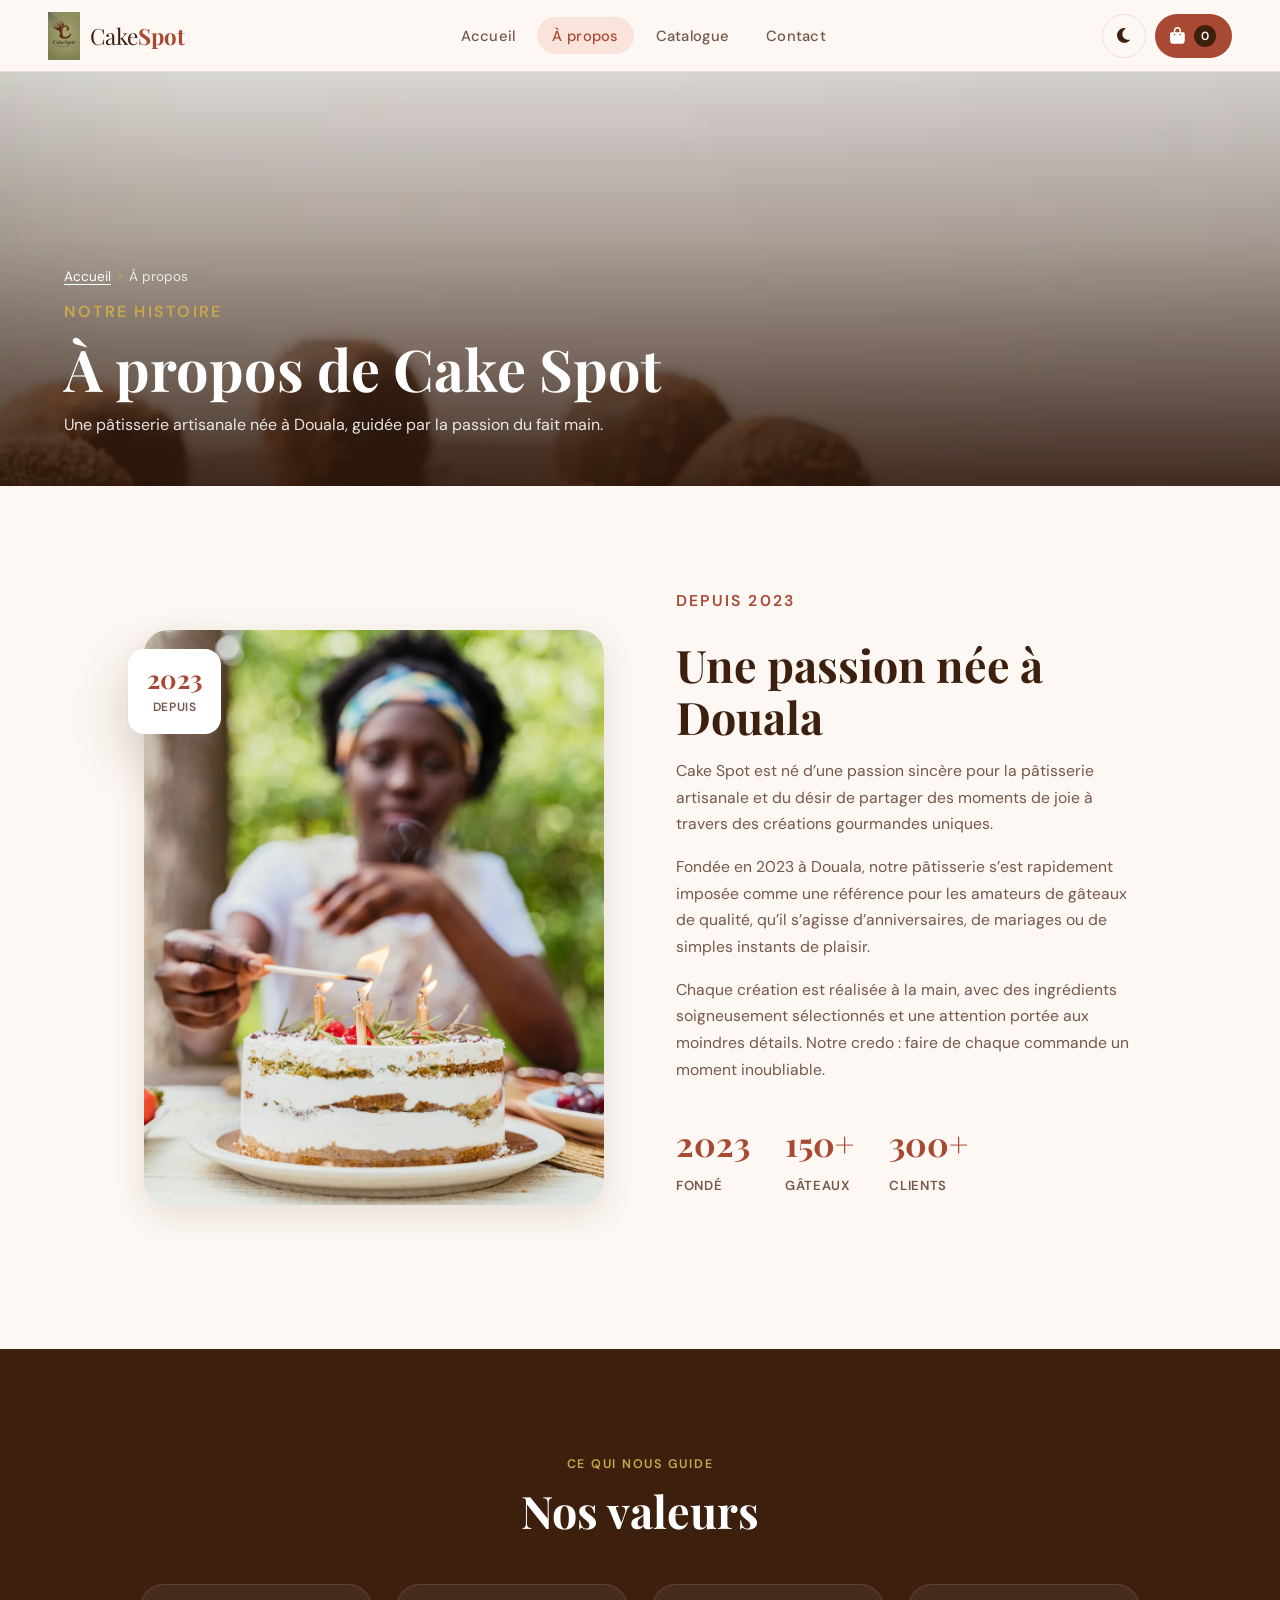
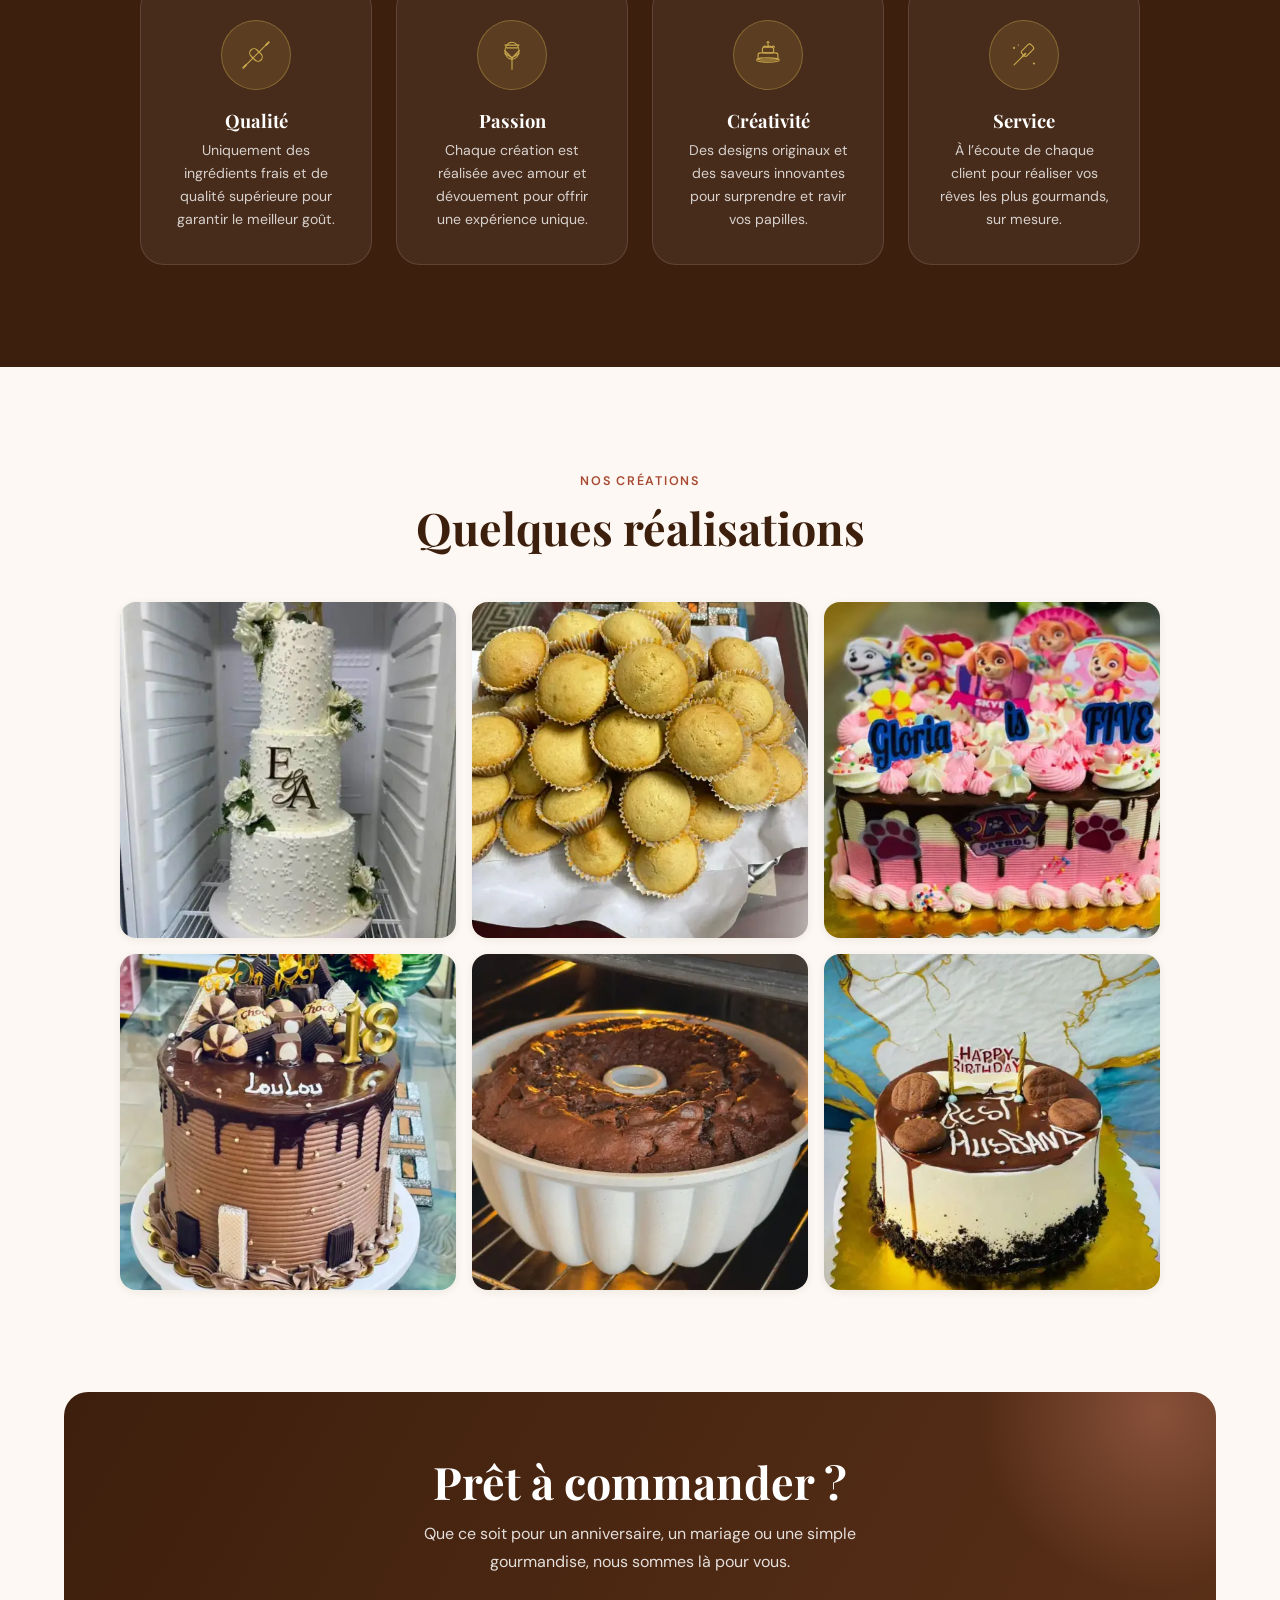
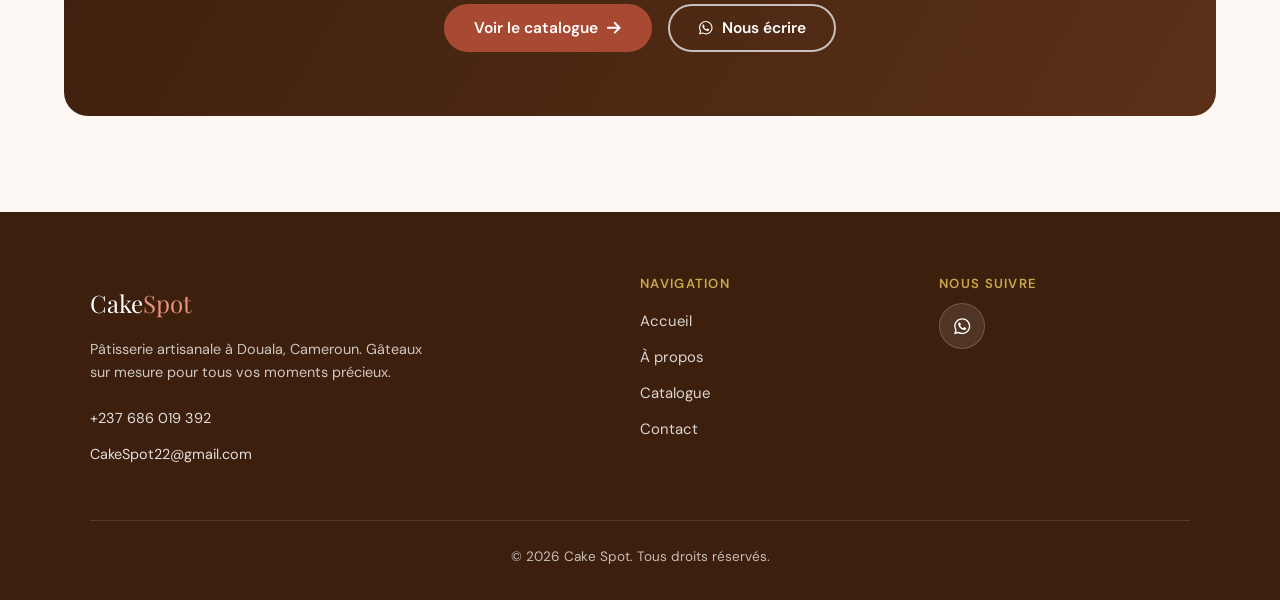
==== commit e6b66af4: "mise a jours complete du site" ====
--- a/Pages/Apropos.html
+++ b/Pages/Apropos.html
@@ -1,335 +1,238 @@
 <!DOCTYPE html>
 <html lang="fr">
 <head>
-  <meta charset="UTF-8" />
-  <meta name="viewport" content="width=device-width, initial-scale=1.0" />
+  <meta charset="utf-8">
+  <meta name="viewport" content="width=device-width, initial-scale=1">
   <title>À propos de Cake Spot | Pâtisserie à Douala</title>
-  <link rel="stylesheet" href="https://cdnjs.cloudflare.com/ajax/libs/font-awesome/6.5.1/css/all.min.css" />
-  <link href="https://fonts.googleapis.com/css2?family=Playfair+Display:ital,wght@0,400;0,700;1,400&family=DM+Sans:wght@300;400;500;600&display=swap" rel="stylesheet" />
-  <link rel="stylesheet" href="../styles/main.css" />
-  <style>
-    .about-page { padding-top: 72px; }
-    .about-hero {
-      position: relative; min-height: 50vh;
-      display: flex; align-items: flex-end;
-      overflow: hidden;
-    }
-    .about-hero img { position: absolute; inset: 0; width: 100%; height: 100%; object-fit: cover; }
-    .about-hero-overlay {
-      position: absolute; inset: 0;
-      background: linear-gradient(to top, rgba(61,31,13,0.9), rgba(61,31,13,0.2));
-    }
-    .about-hero-content {
-      position: relative; z-index: 2; color: white;
-      padding: 3rem clamp(1.5rem,5vw,4rem);
-    }
-    .about-hero-content .section-tag { color: var(--gold); }
-    .about-hero-content h1 { font-size: clamp(2rem,5vw,3.5rem); }
-
-    .about-story {
-      display: grid; grid-template-columns: 1fr 1fr;
-      gap: 4rem; max-width: 1100px; margin: 0 auto;
-      padding: 5rem clamp(1.5rem,5vw,4rem);
-      align-items: center;
-    }
-    .about-story img { width: 100%; border-radius: var(--radius-lg); aspect-ratio: 4/5; object-fit: cover; }
-    .about-story-text h2 { color: var(--brown); margin: 0.5rem 0 1rem; }
-    .about-story-text p { margin-bottom: 1rem; font-size: 0.95rem; }
-
-    .values-section {
-      background: var(--brown); padding: 5rem clamp(1.5rem,5vw,4rem);
-      text-align: center;
-    }
-    .values-section .section-tag { color: var(--gold); }
-    .values-section h2 { color: white; margin-bottom: 3rem; }
-    .values-grid {
-      display: grid; grid-template-columns: repeat(auto-fit, minmax(210px,1fr));
-      gap: 1.8rem; max-width: 960px; margin: 0 auto;
-    }
-    .value-card {
-      background: rgba(255,255,255,0.07);
-      border: 1px solid rgba(255,255,255,0.10);
-      border-radius: var(--radius-lg);
-      padding: 2.2rem 1.6rem 2rem;
-      text-align: center;
-      transition: var(--transition);
-      position: relative;
-      overflow: hidden;
-    }
-    .value-card::before {
-      content: '';
-      position: absolute; inset: 0;
-      background: linear-gradient(135deg, rgba(201,168,76,0.08) 0%, transparent 60%);
-      opacity: 0;
-      transition: opacity 0.3s;
-    }
-    .value-card:hover { transform: translateY(-5px); background: rgba(255,255,255,0.11); border-color: rgba(201,168,76,0.3); }
-    .value-card:hover::before { opacity: 1; }
-
-    .value-icon-wrap {
-      width: 68px; height: 68px;
-      background: rgba(201,168,76,0.15);
-      border: 1.5px solid rgba(201,168,76,0.35);
-      border-radius: 50%;
-      display: flex; align-items: center; justify-content: center;
-      margin: 0 auto 1.2rem;
-      transition: var(--transition);
-    }
-    .value-card:hover .value-icon-wrap {
-      background: rgba(201,168,76,0.25);
-      border-color: var(--gold);
-      box-shadow: 0 0 20px rgba(201,168,76,0.25);
-    }
-    .value-icon-wrap svg {
-      width: 32px; height: 32px;
-      stroke: var(--gold); fill: none;
-      stroke-width: 1.6; stroke-linecap: round; stroke-linejoin: round;
-    }
-    .value-card h3 { font-family: 'Playfair Display', serif; font-size: 1.1rem; color: white; margin-bottom: 0.5rem; }
-    .value-card p { font-size: 0.85rem; color: rgba(255,255,255,0.65); line-height: 1.65; }
-
-    .gallery-section { padding: 5rem clamp(1.5rem,5vw,4rem); }
-    .gallery-section h2 { text-align: center; color: var(--brown); margin-bottom: 0.5rem; }
-    .gallery-section .section-tag { display: block; text-align: center; margin-bottom: 0.3rem; }
-    .gallery-grid {
-      display: grid; grid-template-columns: repeat(3, 1fr);
-      gap: 1rem; max-width: 1000px; margin: 2rem auto 0;
-    }
-    .gallery-grid img { width: 100%; aspect-ratio: 1; object-fit: cover; border-radius: var(--radius); }
-
-    .cta-section {
-      background: var(--cream); padding: 4rem clamp(1.5rem,5vw,4rem);
-      text-align: center;
-    }
-    .cta-section h2 { color: var(--brown); margin-bottom: 1rem; }
-    .cta-section p { max-width: 500px; margin: 0 auto 2rem; }
-    .cta-actions { display: flex; gap: 1rem; justify-content: center; flex-wrap: wrap; }
-
-    @media (max-width: 800px) {
-      .about-story { grid-template-columns: 1fr; gap: 2rem; padding: 3rem 1.5rem; }
-      .gallery-grid { grid-template-columns: repeat(2, 1fr); }
-    }
-  </style>
-  <link rel="icon" type="image/png" href="../images/logo.png" />
-  <meta name="theme-color" content="#3d1f0d" />
-  <meta name="description" content="Découvrez Cake Spot, pâtisserie artisanale à Douala : notre histoire, notre savoir-faire et notre passion pour les créations faites main." />
-  <meta property="og:type" content="website" />
-  <meta property="og:site_name" content="Cake Spot" />
-  <meta property="og:title" content="À propos de Cake Spot, pâtisserie artisanale" />
-  <meta property="og:description" content="Découvrez Cake Spot, pâtisserie artisanale à Douala : notre histoire, notre savoir-faire et notre passion pour les créations faites main." />
-  <meta property="og:image" content="../images/logo.png" />
-  <meta name="keywords" content="Cake Spot Douala, pâtisserie artisanale, créateur de gâteaux, gâteau fait main, pâtisserie Cameroun" />
-  <meta name="robots" content="index, follow" />
-  <meta name="twitter:card" content="summary_large_image" />
-  <meta name="twitter:title" content="À propos de Cake Spot, pâtisserie artisanale" />
-  <meta name="twitter:description" content="Découvrez Cake Spot, pâtisserie artisanale à Douala : notre histoire, notre savoir-faire et notre passion pour les créations faites main." />
-  <meta name="twitter:image" content="../images/logo.png" />
-  <script type="application/ld+json">{"@context":"https://schema.org","@type":"Bakery","name":"Cake Spot","description":"Pâtisserie artisanale à Douala spécialisée dans les gâteaux sur mesure.","telephone":"+237686019392","address":{"@type":"PostalAddress","addressLocality":"Douala","addressCountry":"CM"},"areaServed":"Douala","servesCuisine":"Pâtisserie","priceRange":"FCFA"}</script>
+  <meta name="description" content="Découvrez Cake Spot, pâtisserie artisanale à Douala : notre histoire, notre savoir-faire et notre passion pour les créations faites main.">
+  <link rel="canonical" href="https://cakespot-blue.vercel.app/Pages/Apropos.html">
+  <meta name="robots" content="index, follow, max-image-preview:large">
+  <meta name="color-scheme" content="light dark">
+  <meta name="theme-color" content="#3d1f0d" media="(prefers-color-scheme: light)">
+  <meta name="theme-color" content="#16100c" media="(prefers-color-scheme: dark)">
+  <script src="../JS/theme.js"></script>
+  <meta name="referrer" content="strict-origin-when-cross-origin">
+  <link rel="icon" type="image/png" sizes="48x48" href="../images/favicon-48.png">
+  <link rel="apple-touch-icon" href="../images/apple-touch-icon.png">
+  <link rel="manifest" href="../site.webmanifest">
+  <link rel="preload" href="../fonts/dm-sans.woff2" as="font" type="font/woff2" crossorigin>
+  <link rel="preload" href="../fonts/playfair-display.woff2" as="font" type="font/woff2" crossorigin>
+  <link rel="preload" as="image" href="../images/hero/bento-cake-premium-640.webp" imagesrcset="../images/hero/bento-cake-premium-640.webp 640w, ../images/hero/bento-cake-premium-828.webp 828w, ../images/hero/bento-cake-premium-1280.webp 1067w" imagesizes="100vw" fetchpriority="high">
+  <link rel="stylesheet" href="../styles/main.css">
+  <link rel="stylesheet" href="../styles/pages.css">
+  <meta property="og:type" content="website">
+  <meta property="og:site_name" content="Cake Spot">
+  <meta property="og:locale" content="fr_FR">
+  <meta property="og:url" content="https://cakespot-blue.vercel.app/Pages/Apropos.html">
+  <meta property="og:title" content="À propos de Cake Spot, pâtisserie artisanale">
+  <meta property="og:description" content="Découvrez Cake Spot, pâtisserie artisanale à Douala : notre histoire, notre savoir-faire et notre passion pour les créations faites main.">
+  <meta property="og:image" content="https://cakespot-blue.vercel.app/images/og-cakespot.jpg">
+  <meta property="og:image:width" content="1200">
+  <meta property="og:image:height" content="630">
+  <meta property="og:image:alt" content="Gâteau artisanal Cake Spot à Douala">
+  <meta name="twitter:card" content="summary_large_image">
+  <meta name="twitter:title" content="À propos de Cake Spot, pâtisserie artisanale">
+  <meta name="twitter:description" content="Découvrez Cake Spot, pâtisserie artisanale à Douala : notre histoire, notre savoir-faire et notre passion pour les créations faites main.">
+  <meta name="twitter:image" content="https://cakespot-blue.vercel.app/images/og-cakespot.jpg">
+  <script type="application/ld+json">{"@context":"https://schema.org","@type":"Bakery","@id":"https://cakespot-blue.vercel.app/#bakery","name":"Cake Spot","url":"https://cakespot-blue.vercel.app/","logo":"https://cakespot-blue.vercel.app/images/logo-512.png","image":["https://cakespot-blue.vercel.app/images/og-cakespot.jpg","https://cakespot-blue.vercel.app/images/optimized/etage10.webp","https://cakespot-blue.vercel.app/images/optimized/cake5.webp"],"description":"Pâtisserie artisanale à Douala spécialisée dans les gâteaux sur mesure : anniversaires, mariages, cakes, cupcakes et bento cakes.","telephone":"+237686019392","email":"CakeSpot22@gmail.com","address":{"@type":"PostalAddress","addressLocality":"Douala","addressRegion":"Littoral","addressCountry":"CM"},"areaServed":{"@type":"City","name":"Douala"},"servesCuisine":"Pâtisserie","priceRange":"500 – 280 000 FCFA","currenciesAccepted":"XAF","sameAs":["https://chat.whatsapp.com/CBqBLxDlNcEDeykTWFo2zk"],"contactPoint":[{"@type":"ContactPoint","telephone":"+237686019392","contactType":"customer service","availableLanguage":["French","English"]}]}</script>
+  <script type="application/ld+json">{"@context":"https://schema.org","@type":"BreadcrumbList","itemListElement":[{"@type":"ListItem","position":1,"name":"Accueil","item":"https://cakespot-blue.vercel.app/"},{"@type":"ListItem","position":2,"name":"À propos","item":"https://cakespot-blue.vercel.app/Pages/Apropos.html"}]}</script>
+  <script src="../JS/icons.js" defer></script>
+  <script src="../JS/main.js" defer></script>
 </head>
-<body class="about-page">
+<body>
+  <a class="skip-link" href="#main">Aller au contenu</a>
+
   <header class="header" id="header">
-    <a href="../index.html" class="logo">
-      <img src="../images/logo.png" alt="Cake Spot" class="logo-image" /><span class="logo-wordmark">Cake<strong>Spot</strong></span>
+    <a href="../index.html" class="logo" aria-label="Cake Spot — accueil">
+      <img src="../images/logo.webp" alt="" class="logo-image" width="64" height="96"><span class="logo-wordmark">Cake<strong>Spot</strong></span>
     </a>
-    <nav class="nav-desktop">
+    <nav class="nav-desktop" aria-label="Navigation principale">
       <a href="../index.html" class="nav-link">Accueil</a>
-      <a href="./Apropos.html" class="nav-link active">À propos</a>
-      <a href="./Catalogue.html" class="nav-link">Catalogue</a>
-      <a href="./contact.html" class="nav-link">Contact</a>
+      <a href="../Pages/Apropos.html" class="nav-link active" aria-current="page">À propos</a>
+      <a href="../Pages/Catalogue.html" class="nav-link">Catalogue</a>
+      <a href="../Pages/contact.html" class="nav-link">Contact</a>
     </nav>
     <div class="header-actions">
-      <button class="cart-btn" onclick="toggleCart()">
-        <i class="fa-solid fa-bag-shopping"></i>
-        <span class="cart-count" id="cartCount">0</span>
+      <button type="button" class="theme-toggle" data-action="toggle-theme" aria-pressed="false" aria-label="Activer le thème sombre"><svg class="icon icon-moon" viewBox="0 0 384 512" aria-hidden="true" focusable="false"><path d="M223.5 32C100 32 0 132.3 0 256S100 480 223.5 480c60.6 0 115.5-24.2 155.8-63.4c5-4.9 6.3-12.5 3.1-18.7s-10.1-9.7-17-8.5c-9.8 1.7-19.8 2.6-30.1 2.6c-96.9 0-175.5-78.8-175.5-176c0-65.8 36-123.1 89.3-153.3c6.1-3.5 9.2-10.5 7.7-17.3s-7.3-11.9-14.3-12.5c-6.3-.5-12.6-.8-19-.8z"/></svg><svg class="icon icon-sun" viewBox="0 0 512 512" aria-hidden="true" focusable="false"><path d="M361.5 1.2c5 2.1 8.6 6.6 9.6 11.9L391 121l107.9 19.8c5.3 1 9.8 4.6 11.9 9.6s1.5 10.7-1.6 15.2L446.9 256l62.3 90.3c3.1 4.5 3.7 10.2 1.6 15.2s-6.6 8.6-11.9 9.6L391 391 371.1 498.9c-1 5.3-4.6 9.8-9.6 11.9s-10.7 1.5-15.2-1.6L256 446.9l-90.3 62.3c-4.5 3.1-10.2 3.7-15.2 1.6s-8.6-6.6-9.6-11.9L121 391 13.1 371.1c-5.3-1-9.8-4.6-11.9-9.6s-1.5-10.7 1.6-15.2L65.1 256 2.8 165.7c-3.1-4.5-3.7-10.2-1.6-15.2s6.6-8.6 11.9-9.6L121 121 140.9 13.1c1-5.3 4.6-9.8 9.6-11.9s10.7-1.5 15.2 1.6L256 65.1 346.3 2.8c4.5-3.1 10.2-3.7 15.2-1.6zM160 256a96 96 0 1 1 192 0 96 96 0 1 1 -192 0zm224 0a128 128 0 1 0 -256 0 128 128 0 1 0 256 0z"/></svg></button>
+      <button type="button" class="cart-btn" data-action="open-cart" aria-haspopup="dialog" aria-controls="cartPanel" aria-label="Ouvrir le panier">
+        <svg class="icon icon-bag-shopping" viewBox="0 0 448 512" aria-hidden="true" focusable="false"><path d="M160 112c0-35.3 28.7-64 64-64s64 28.7 64 64v48H160V112zm-48 48H48c-26.5 0-48 21.5-48 48V416c0 53 43 96 96 96H352c53 0 96-43 96-96V208c0-26.5-21.5-48-48-48H336V112C336 50.1 285.9 0 224 0S112 50.1 112 112v48zm24 48a24 24 0 1 1 0 48 24 24 0 1 1 0-48zm152 24a24 24 0 1 1 48 0 24 24 0 1 1 -48 0z"/></svg>
+        <span class="cart-count" data-cart-count aria-hidden="true">0</span>
       </button>
-      <button class="menu-toggle" id="menuToggle">
+      <button type="button" class="menu-toggle" id="menuToggle" aria-label="Ouvrir le menu" aria-controls="mobileNav" aria-expanded="false">
         <span></span><span></span><span></span>
       </button>
     </div>
   </header>
 
-  <div class="mobile-nav" id="mobileNav">
+  <nav class="mobile-nav" id="mobileNav" aria-label="Navigation mobile">
     <a href="../index.html">Accueil</a>
-    <a href="./Apropos.html">À propos</a>
-    <a href="./Catalogue.html">Catalogue</a>
-    <a href="./contact.html">Contact</a>
-    <a href="https://wa.me/+237686019392" class="wa-link"><i class="fa-brands fa-whatsapp"></i> WhatsApp</a>
-  </div>
-
-  <div class="about-hero">
-    <img src="../images/optimized/IMG_2823.webp" alt="Cake Spot" />
-    <div class="about-hero-overlay"></div>
-    <div class="about-hero-content">
-      <p class="section-tag">Notre histoire</p>
-      <h1>À Propos de CakeSpot</h1>
-    </div>
-  </div>
-
-  <div class="about-story">
-    <img src="../images/optimized/image_apropos.webp" alt="Notre passion" />
-    <div class="about-story-text">
-      <p class="section-tag">Depuis 2023</p>
-      <h2>Une passion née à Douala</h2>
-      <p>Cake Spot est né d'une passion sincère pour la pâtisserie artisanale et le désir de partager des moments de joie à travers des créations gourmandes uniques.</p>
-      <p>Fondée en 2023 à Douala, notre pâtisserie s'est rapidement imposée comme une référence pour les amateurs de gâteaux de qualité, qu'il s'agisse d'anniversaires, de mariages ou de simples instants de plaisir.</p>
-      <p>Chaque création est réalisée à la main, avec des ingrédients soigneusement sélectionnés et une attention portée aux moindres détails. Notre credo : faire de chaque commande un moment inoubliable.</p>
-      <div class="stats-row">
-        <div class="stat"><strong>2023</strong><span>Fondé</span></div>
-        <div class="stat"><strong>150+</strong><span>Gâteaux</span></div>
-        <div class="stat"><strong>300+</strong><span>Clients</span></div>
-      </div>
-    </div>
-  </div>
-
-  <div class="values-section">
-    <p class="section-tag">Ce qui nous guide</p>
-    <h2>Nos Valeurs</h2>
-    <div class="values-grid">
-
-      <!-- Qualité — rouleau à pâtisserie -->
-      <div class="value-card">
-        <div class="value-icon-wrap">
-          <svg viewBox="0 0 48 48" xmlns="http://www.w3.org/2000/svg">
-            <!-- rouleau à pâtisserie -->
-            <line x1="8" y1="40" x2="40" y2="8" />
-            <rect x="18" y="14" width="12" height="20" rx="6" transform="rotate(-45 24 24)" />
-            <line x1="6" y1="42" x2="10" y2="38" stroke-width="2.5" />
-            <line x1="38" y1="10" x2="42" y2="6" stroke-width="2.5" />
-          </svg>
+    <a href="../Pages/Apropos.html" aria-current="page">À propos</a>
+    <a href="../Pages/Catalogue.html">Catalogue</a>
+    <a href="../Pages/contact.html">Contact</a>
+    <a href="https://wa.me/237686019392" class="wa-link"><svg class="icon icon-whatsapp" viewBox="0 0 448 512" aria-hidden="true" focusable="false"><path d="M380.9 97.1C339 55.1 283.2 32 223.9 32c-122.4 0-222 99.6-222 222 0 39.1 10.2 77.3 29.6 111L0 480l117.7-30.9c32.4 17.7 68.9 27 106.1 27h.1c122.3 0 224.1-99.6 224.1-222 0-59.3-25.2-115-67.1-157zm-157 341.6c-33.2 0-65.7-8.9-94-25.7l-6.7-4-69.8 18.3L72 359.2l-4.4-7c-18.5-29.4-28.2-63.3-28.2-98.2 0-101.7 82.8-184.5 184.6-184.5 49.3 0 95.6 19.2 130.4 54.1 34.8 34.9 56.2 81.2 56.1 130.5 0 101.8-84.9 184.6-186.6 184.6zm101.2-138.2c-5.5-2.8-32.8-16.2-37.9-18-5.1-1.9-8.8-2.8-12.5 2.8-3.7 5.6-14.3 18-17.6 21.8-3.2 3.7-6.5 4.2-12 1.4-32.6-16.3-54-29.1-75.5-66-5.7-9.8 5.7-9.1 16.3-30.3 1.8-3.7.9-6.9-.5-9.7-1.4-2.8-12.5-30.1-17.1-41.2-4.5-10.8-9.1-9.3-12.5-9.5-3.2-.2-6.9-.2-10.6-.2-3.7 0-9.7 1.4-14.8 6.9-5.1 5.6-19.4 19-19.4 46.3 0 27.3 19.9 53.7 22.6 57.4 2.8 3.7 39.1 59.7 94.8 83.8 35.2 15.2 49 16.5 66.6 13.9 10.7-1.6 32.8-13.4 37.4-26.4 4.6-13 4.6-24.1 3.2-26.4-1.3-2.5-5-3.9-10.5-6.6z"/></svg> WhatsApp</a>
+  </nav>
+
+  <main id="main">
+    <section class="page-hero" aria-labelledby="pageTitle">
+      <img src="../images/hero/bento-cake-premium-640.webp" srcset="../images/hero/bento-cake-premium-640.webp 640w, ../images/hero/bento-cake-premium-828.webp 828w, ../images/hero/bento-cake-premium-1280.webp 1067w" sizes="100vw" width="1067" height="1600" alt="Bento cake premium décoré par Cake Spot" fetchpriority="high">
+      <div class="page-hero-overlay"></div>
+      <div class="page-hero-content">
+        <nav class="breadcrumb" aria-label="Fil d'Ariane"><ol><li><a href="../index.html">Accueil</a></li><li aria-current="page">À propos</li></ol></nav>
+        <p class="section-tag">Notre histoire</p>
+        <h1 id="pageTitle">À propos de Cake Spot</h1>
+        <p>Une pâtisserie artisanale née à Douala, guidée par la passion du fait main.</p>
+      </div>
+    </section>
+
+    <section class="about-story" aria-labelledby="storyTitle">
+      <div class="about-story-media" data-reveal>
+        <img src="../images/thumbs/image_apropos.webp" srcset="../images/thumbs/image_apropos.webp 480w, ../images/optimized/image_apropos.webp 1000w" sizes="(max-width: 800px) 92vw, 520px" alt="Préparation d’un gâteau dans l’atelier Cake Spot" width="480" height="600" loading="lazy" decoding="async">
+        <p class="about-badge"><strong>2023</strong><span>Depuis</span></p>
+      </div>
+      <div class="about-story-text" data-reveal data-reveal-delay="1">
+        <p class="section-tag">Depuis 2023</p>
+        <h2 id="storyTitle">Une passion née à Douala</h2>
+        <p>Cake Spot est né d’une passion sincère pour la pâtisserie artisanale et du désir de partager des moments de joie à travers des créations gourmandes uniques.</p>
+        <p>Fondée en 2023 à Douala, notre pâtisserie s’est rapidement imposée comme une référence pour les amateurs de gâteaux de qualité, qu’il s’agisse d’anniversaires, de mariages ou de simples instants de plaisir.</p>
+        <p>Chaque création est réalisée à la main, avec des ingrédients soigneusement sélectionnés et une attention portée aux moindres détails. Notre credo : faire de chaque commande un moment inoubliable.</p>
+        <div class="stats-row">
+          <p class="stat"><strong>2023</strong><span>Fondé</span></p>
+          <p class="stat"><strong>150+</strong><span>Gâteaux</span></p>
+          <p class="stat"><strong>300+</strong><span>Clients</span></p>
         </div>
-        <h3>Qualité</h3>
-        <p>Uniquement des ingrédients frais et de qualité supérieure pour garantir le meilleur goût.</p>
-      </div>
-
-      <!-- Passion — fouet de pâtisserie -->
-      <div class="value-card">
-        <div class="value-icon-wrap">
-          <svg viewBox="0 0 48 48" xmlns="http://www.w3.org/2000/svg">
-            <!-- fouet -->
-            <line x1="24" y1="28" x2="24" y2="44" />
-            <ellipse cx="24" cy="18" rx="10" ry="12" />
-            <line x1="14" y1="10" x2="34" y2="10" />
-            <line x1="16" y1="14" x2="32" y2="14" />
-            <line x1="14" y1="18" x2="24" y2="28" />
-            <line x1="34" y1="18" x2="24" y2="28" />
-            <line x1="14" y1="22" x2="24" y2="28" />
-            <line x1="34" y1="22" x2="24" y2="28" />
-          </svg>
-        </div>
-        <h3>Passion</h3>
-        <p>Chaque création est réalisée avec amour et dévouement pour offrir une expérience unique.</p>
-      </div>
-
-      <!-- Créativité — gâteau à étages -->
-      <div class="value-card">
-        <div class="value-icon-wrap">
-          <svg viewBox="0 0 48 48" xmlns="http://www.w3.org/2000/svg">
-            <!-- gâteau à étages -->
-            <!-- bougie -->
-            <line x1="24" y1="6" x2="24" y2="13" />
-            <path d="M22 6 Q24 3 26 6" fill="var(--gold)" stroke="var(--gold)" stroke-width="1" />
-            <!-- étage haut -->
-            <rect x="16" y="13" width="16" height="8" rx="3" />
-            <!-- étage bas -->
-            <rect x="10" y="21" width="28" height="10" rx="3" />
-            <!-- assiette -->
-            <ellipse cx="24" cy="31" rx="16" ry="3" />
-            <!-- déco crème haut -->
-            <path d="M17 13 Q20 10 23 13 Q26 10 29 13 Q32 10 33 13" fill="none" />
-          </svg>
-        </div>
-        <h3>Créativité</h3>
-        <p>Des designs originaux et des saveurs innovantes pour surprendre et ravir vos papilles.</p>
-      </div>
-
-      <!-- Service — spatule de pâtisserie -->
-      <div class="value-card">
-        <div class="value-icon-wrap">
-          <svg viewBox="0 0 48 48" xmlns="http://www.w3.org/2000/svg">
-            <!-- spatule coudée -->
-            <line x1="10" y1="38" x2="22" y2="26" />
-            <line x1="22" y1="26" x2="26" y2="22" stroke-width="2.5" />
-            <rect x="24" y="8" width="10" height="18" rx="3" transform="rotate(45 29 17)" />
-            <!-- petites étoiles déco -->
-            <circle cx="10" cy="14" r="1.5" fill="var(--gold)" stroke="none" />
-            <circle cx="38" cy="36" r="1.5" fill="var(--gold)" stroke="none" />
-            <circle cx="16" cy="10" r="1" fill="var(--gold)" stroke="none" />
-          </svg>
-        </div>
-        <h3>Service</h3>
-        <p>À l'écoute de chaque client pour réaliser vos rêves les plus gourmands, sur mesure.</p>
-      </div>
-
-    </div>
-  </div>
-
-  <div class="gallery-section">
-    <p class="section-tag">Nos Créations</p>
-    <h2>Quelques Réalisations</h2>
-    <div class="gallery-grid">
-      <img src="../images/optimized/etage10.webp" alt="" />
-      <img src="../images/optimized/cupcake7.webp" alt="" />
-      <img src="../images/optimized/WhatsApp Image 2026-05-26 at 23.38.16.webp" alt="" />
-      <img src="../images/optimized/WhatsApp Image 2026-05-27 at 00.02.54 (1).webp" alt="" />
-      <img src="../images/optimized/cake8.webp" alt="" />
-      <img src="../images/optimized/WhatsApp Image 2026-05-26 at 23.38.18 (1).webp" alt="" />
-    </div>
-  </div>
-
-  <div class="cta-section">
-    <h2>Prêt à Commander ?</h2>
-    <p>Que ce soit pour un anniversaire, un mariage ou une simple gourmandise, nous sommes là pour vous.</p>
-    <div class="cta-actions">
-      <a href="./Catalogue.html" class="btn-primary">Voir le catalogue <i class="fa-solid fa-arrow-right"></i></a>
-      <a href="https://wa.me/+237686019392?text=Bonjour, je souhaite commander." class="btn-outline"><i class="fa-brands fa-whatsapp"></i> Nous contacter</a>
-    </div>
-  </div>
+      </div>
+    </section>
+
+    <section class="values-section" aria-labelledby="valuesTitle">
+      <div class="section-header" data-reveal>
+        <p class="section-tag">Ce qui nous guide</p>
+        <h2 id="valuesTitle">Nos valeurs</h2>
+      </div>
+      <ul class="values-grid">
+        <li class="value-card" data-reveal data-reveal-delay="0">
+          <div class="value-icon-wrap"><svg viewBox="0 0 48 48" aria-hidden="true" focusable="false"><line x1="8" y1="40" x2="40" y2="8"/><rect x="18" y="14" width="12" height="20" rx="6" transform="rotate(-45 24 24)"/><line x1="6" y1="42" x2="10" y2="38" stroke-width="2.5"/><line x1="38" y1="10" x2="42" y2="6" stroke-width="2.5"/></svg></div>
+          <h3>Qualité</h3>
+          <p>Uniquement des ingrédients frais et de qualité supérieure pour garantir le meilleur goût.</p>
+        </li>
+        <li class="value-card" data-reveal data-reveal-delay="1">
+          <div class="value-icon-wrap"><svg viewBox="0 0 48 48" aria-hidden="true" focusable="false"><line x1="24" y1="28" x2="24" y2="44"/><ellipse cx="24" cy="18" rx="10" ry="12"/><line x1="14" y1="10" x2="34" y2="10"/><line x1="16" y1="14" x2="32" y2="14"/><line x1="14" y1="18" x2="24" y2="28"/><line x1="34" y1="18" x2="24" y2="28"/><line x1="14" y1="22" x2="24" y2="28"/><line x1="34" y1="22" x2="24" y2="28"/></svg></div>
+          <h3>Passion</h3>
+          <p>Chaque création est réalisée avec amour et dévouement pour offrir une expérience unique.</p>
+        </li>
+        <li class="value-card" data-reveal data-reveal-delay="2">
+          <div class="value-icon-wrap"><svg viewBox="0 0 48 48" aria-hidden="true" focusable="false"><line x1="24" y1="6" x2="24" y2="13"/><path d="M22 6 Q24 3 26 6" fill="#c9a84c" stroke="#c9a84c" stroke-width="1"/><rect x="16" y="13" width="16" height="8" rx="3"/><rect x="10" y="21" width="28" height="10" rx="3"/><ellipse cx="24" cy="31" rx="16" ry="3"/><path d="M17 13 Q20 10 23 13 Q26 10 29 13 Q32 10 33 13" fill="none"/></svg></div>
+          <h3>Créativité</h3>
+          <p>Des designs originaux et des saveurs innovantes pour surprendre et ravir vos papilles.</p>
+        </li>
+        <li class="value-card" data-reveal data-reveal-delay="3">
+          <div class="value-icon-wrap"><svg viewBox="0 0 48 48" aria-hidden="true" focusable="false"><line x1="10" y1="38" x2="22" y2="26"/><line x1="22" y1="26" x2="26" y2="22" stroke-width="2.5"/><rect x="24" y="8" width="10" height="18" rx="3" transform="rotate(45 29 17)"/><circle cx="10" cy="14" r="1.5" fill="#c9a84c" stroke="none"/><circle cx="38" cy="36" r="1.5" fill="#c9a84c" stroke="none"/><circle cx="16" cy="10" r="1" fill="#c9a84c" stroke="none"/></svg></div>
+          <h3>Service</h3>
+          <p>À l’écoute de chaque client pour réaliser vos rêves les plus gourmands, sur mesure.</p>
+        </li>
+      </ul>
+    </section>
+
+    <section class="gallery-section" aria-labelledby="galleryTitle">
+      <div class="section-header" data-reveal>
+        <p class="section-tag">Nos créations</p>
+        <h2 id="galleryTitle">Quelques réalisations</h2>
+      </div>
+      <ul class="gallery-grid">
+        <li data-reveal data-reveal-delay="0"><img src="../images/thumbs/etage10.webp" alt="Gâteau de mariage Perles &amp; Roses" width="480" height="480" loading="lazy" decoding="async"></li>
+        <li data-reveal data-reveal-delay="1"><img src="../images/thumbs/cupcake7.webp" alt="Cupcakes prestige" width="480" height="480" loading="lazy" decoding="async"></li>
+        <li data-reveal data-reveal-delay="2"><img src="../images/thumbs/cake-enfant-paw-patrol-rose.webp" alt="Gâteau enfant Paw Patrol rose" width="480" height="480" loading="lazy" decoding="async"></li>
+        <li data-reveal data-reveal-delay="0"><img src="../images/thumbs/cake-choco-total.webp" alt="Cake Choco Total" width="480" height="480" loading="lazy" decoding="async"></li>
+        <li data-reveal data-reveal-delay="1"><img src="../images/thumbs/cake8.webp" alt="Cake choco brut" width="480" height="480" loading="lazy" decoding="async"></li>
+        <li data-reveal data-reveal-delay="2"><img src="../images/thumbs/cake-drip-oreo-et-vanille.webp" alt="Cake drip Oreo et vanille" width="480" height="480" loading="lazy" decoding="async"></li>
+      </ul>
+    </section>
+
+    <section class="cta-band" data-reveal aria-labelledby="ctaTitle">
+      <h2 id="ctaTitle">Prêt à commander ?</h2>
+      <p>Que ce soit pour un anniversaire, un mariage ou une simple gourmandise, nous sommes là pour vous.</p>
+      <div class="cta-actions">
+        <a href="../Pages/Catalogue.html" class="btn-primary">Voir le catalogue <svg class="icon icon-arrow-right" viewBox="0 0 448 512" aria-hidden="true" focusable="false"><path d="M438.6 278.6c12.5-12.5 12.5-32.8 0-45.3l-160-160c-12.5-12.5-32.8-12.5-45.3 0s-12.5 32.8 0 45.3L338.8 224 32 224c-17.7 0-32 14.3-32 32s14.3 32 32 32l306.7 0L233.4 393.4c-12.5 12.5-12.5 32.8 0 45.3s32.8 12.5 45.3 0l160-160z"/></svg></a>
+        <a href="https://wa.me/237686019392?text=Bonjour%20Cake%20Spot%2C%20je%20souhaite%20commander%20un%20g%C3%A2teau." class="btn-outline"><svg class="icon icon-whatsapp" viewBox="0 0 448 512" aria-hidden="true" focusable="false"><path d="M380.9 97.1C339 55.1 283.2 32 223.9 32c-122.4 0-222 99.6-222 222 0 39.1 10.2 77.3 29.6 111L0 480l117.7-30.9c32.4 17.7 68.9 27 106.1 27h.1c122.3 0 224.1-99.6 224.1-222 0-59.3-25.2-115-67.1-157zm-157 341.6c-33.2 0-65.7-8.9-94-25.7l-6.7-4-69.8 18.3L72 359.2l-4.4-7c-18.5-29.4-28.2-63.3-28.2-98.2 0-101.7 82.8-184.5 184.6-184.5 49.3 0 95.6 19.2 130.4 54.1 34.8 34.9 56.2 81.2 56.1 130.5 0 101.8-84.9 184.6-186.6 184.6zm101.2-138.2c-5.5-2.8-32.8-16.2-37.9-18-5.1-1.9-8.8-2.8-12.5 2.8-3.7 5.6-14.3 18-17.6 21.8-3.2 3.7-6.5 4.2-12 1.4-32.6-16.3-54-29.1-75.5-66-5.7-9.8 5.7-9.1 16.3-30.3 1.8-3.7.9-6.9-.5-9.7-1.4-2.8-12.5-30.1-17.1-41.2-4.5-10.8-9.1-9.3-12.5-9.5-3.2-.2-6.9-.2-10.6-.2-3.7 0-9.7 1.4-14.8 6.9-5.1 5.6-19.4 19-19.4 46.3 0 27.3 19.9 53.7 22.6 57.4 2.8 3.7 39.1 59.7 94.8 83.8 35.2 15.2 49 16.5 66.6 13.9 10.7-1.6 32.8-13.4 37.4-26.4 4.6-13 4.6-24.1 3.2-26.4-1.3-2.5-5-3.9-10.5-6.6z"/></svg> Nous écrire</a>
+      </div>
+    </section>
+  </main>
 
   <footer class="footer">
     <div class="footer-inner">
       <div class="footer-brand">
-        <strong>CakeSpot</strong>
-        <p>Pâtisserie artisanale à Douala, Cameroun.</p>
-      </div>
-      <div class="footer-links">
-        <h4>Navigation</h4>
-        <a href="../index.html">Accueil</a>
-        <a href="./Apropos.html">À propos</a>
-        <a href="./Catalogue.html">Catalogue</a>
-        <a href="./contact.html">Contact</a>
-      </div>
+        <p class="footer-logo">Cake<span>Spot</span></p>
+        <p>Pâtisserie artisanale à Douala, Cameroun. Gâteaux sur mesure pour tous vos moments précieux.</p>
+        <p class="footer-contact">
+          <a href="tel:+237686019392">+237 686 019 392</a><br>
+          <a href="mailto:CakeSpot22@gmail.com">CakeSpot22@gmail.com</a>
+        </p>
+      </div>
+      <nav class="footer-links" aria-label="Liens du pied de page">
+        <h2 class="footer-title">Navigation</h2>
+        <ul>
+          <li><a href="../index.html">Accueil</a></li>
+          <li><a href="../Pages/Apropos.html">À propos</a></li>
+          <li><a href="../Pages/Catalogue.html">Catalogue</a></li>
+          <li><a href="../Pages/contact.html">Contact</a></li>
+        </ul>
+      </nav>
       <div class="footer-social">
-        <h4>Nous suivre</h4>
+        <h2 class="footer-title">Nous suivre</h2>
         <div class="social-icons">
-          <a href="https://chat.whatsapp.com/CBqBLxDlNcEDeykTWFo2zk" class="soc wa" target="_blank"><i class="fa-brands fa-whatsapp"></i></a>
-          <a href="#" class="soc fb"><i class="fa-brands fa-tiktok"></i></a>
-          <a href="#" class="soc ig"><i class="fa-brands fa-instagram"></i></a>
+          <a href="https://chat.whatsapp.com/CBqBLxDlNcEDeykTWFo2zk" class="soc wa" target="_blank" rel="noopener noreferrer" aria-label="Rejoindre le groupe WhatsApp Cake Spot"><svg class="icon icon-whatsapp" viewBox="0 0 448 512" aria-hidden="true" focusable="false"><path d="M380.9 97.1C339 55.1 283.2 32 223.9 32c-122.4 0-222 99.6-222 222 0 39.1 10.2 77.3 29.6 111L0 480l117.7-30.9c32.4 17.7 68.9 27 106.1 27h.1c122.3 0 224.1-99.6 224.1-222 0-59.3-25.2-115-67.1-157zm-157 341.6c-33.2 0-65.7-8.9-94-25.7l-6.7-4-69.8 18.3L72 359.2l-4.4-7c-18.5-29.4-28.2-63.3-28.2-98.2 0-101.7 82.8-184.5 184.6-184.5 49.3 0 95.6 19.2 130.4 54.1 34.8 34.9 56.2 81.2 56.1 130.5 0 101.8-84.9 184.6-186.6 184.6zm101.2-138.2c-5.5-2.8-32.8-16.2-37.9-18-5.1-1.9-8.8-2.8-12.5 2.8-3.7 5.6-14.3 18-17.6 21.8-3.2 3.7-6.5 4.2-12 1.4-32.6-16.3-54-29.1-75.5-66-5.7-9.8 5.7-9.1 16.3-30.3 1.8-3.7.9-6.9-.5-9.7-1.4-2.8-12.5-30.1-17.1-41.2-4.5-10.8-9.1-9.3-12.5-9.5-3.2-.2-6.9-.2-10.6-.2-3.7 0-9.7 1.4-14.8 6.9-5.1 5.6-19.4 19-19.4 46.3 0 27.3 19.9 53.7 22.6 57.4 2.8 3.7 39.1 59.7 94.8 83.8 35.2 15.2 49 16.5 66.6 13.9 10.7-1.6 32.8-13.4 37.4-26.4 4.6-13 4.6-24.1 3.2-26.4-1.3-2.5-5-3.9-10.5-6.6z"/></svg></a>
         </div>
       </div>
     </div>
-    <div class="footer-bottom"><p>© 2025 CakeSpot. Tous droits réservés.</p></div>
+    <div class="footer-bottom">
+      <p>© 2026 Cake Spot. Tous droits réservés.</p>
+    </div>
   </footer>
 
-  <div class="cart-overlay" id="cartOverlay" onclick="toggleCart()"></div>
-  <div class="cart-panel" id="cartPanel">
+  <dialog class="cart-panel" id="cartPanel" aria-labelledby="cartTitle">
     <div class="cart-header">
-      <h3><i class="fa-solid fa-bag-shopping"></i> Mon Panier</h3>
-      <button onclick="toggleCart()"><i class="fa-solid fa-xmark"></i></button>
-    </div>
-    <div class="cart-items" id="cartItems"></div>
-    <div class="cart-footer" id="cartFooter" style="display:none">
-      <div class="cart-total">
-        <span>Total estimé</span>
-        <strong id="cartTotal">0 Frs</strong>
-      </div>
-      <p class="cart-note">* Les prix exacts sont confirmés lors de la commande</p>
-      <button class="btn-whatsapp" onclick="sendToWhatsApp()">
-        <i class="fa-brands fa-whatsapp"></i> Commander via WhatsApp
-      </button>
-    </div>
-  </div>
-  <div class="toast" id="toast"></div>
-
-  <script src="../JS/main.js"></script>
+      <h2 id="cartTitle"><svg class="icon icon-bag-shopping" viewBox="0 0 448 512" aria-hidden="true" focusable="false"><path d="M160 112c0-35.3 28.7-64 64-64s64 28.7 64 64v48H160V112zm-48 48H48c-26.5 0-48 21.5-48 48V416c0 53 43 96 96 96H352c53 0 96-43 96-96V208c0-26.5-21.5-48-48-48H336V112C336 50.1 285.9 0 224 0S112 50.1 112 112v48zm24 48a24 24 0 1 1 0 48 24 24 0 1 1 0-48zm152 24a24 24 0 1 1 48 0 24 24 0 1 1 -48 0z"/></svg> Mon panier <small id="cartSubtitle"></small></h2>
+      <button type="button" class="icon-btn" data-action="close-cart" aria-label="Fermer le panier"><svg class="icon icon-xmark" viewBox="0 0 384 512" aria-hidden="true" focusable="false"><path d="M342.6 150.6c12.5-12.5 12.5-32.8 0-45.3s-32.8-12.5-45.3 0L192 210.7 86.6 105.4c-12.5-12.5-32.8-12.5-45.3 0s-12.5 32.8 0 45.3L146.7 256 41.4 361.4c-12.5 12.5-12.5 32.8 0 45.3s32.8 12.5 45.3 0L192 301.3 297.4 406.6c12.5 12.5 32.8 12.5 45.3 0s12.5-32.8 0-45.3L237.3 256 342.6 150.6z"/></svg></button>
+    </div>
+    <div class="cart-body" id="cartBody"></div>
+    <div class="cart-footer" id="cartFooter" hidden>
+      <div class="cart-summary">
+        <div><span>Articles</span><span id="cartSumCount">0</span></div>
+        <div hidden><span>Prix sur devis</span><span id="cartSumQuote"></span></div>
+        <div class="cart-total-row"><span>Total estimé</span><strong id="cartTotal">0 Frs</strong></div>
+      </div>
+      <details class="order-form" id="orderDetails" open>
+        <summary>Vos informations de commande</summary>
+        <form id="orderForm" class="order-fields" novalidate>
+          <div class="field">
+            <label for="orderName">Votre nom</label>
+            <input type="text" id="orderName" name="orderName" maxlength="80" autocomplete="name" required>
+          </div>
+          <div class="field">
+            <label for="orderDate">Date souhaitée</label>
+            <input type="date" id="orderDate" name="orderDate">
+          </div>
+          <fieldset class="field">
+            <legend>Mode de réception</legend>
+            <div class="segmented">
+              <label><input type="radio" name="orderMode" value="livraison" checked><span>Livraison</span></label>
+              <label><input type="radio" name="orderMode" value="retrait"><span>Retrait</span></label>
+            </div>
+          </fieldset>
+          <div class="field" id="orderAddressWrap">
+            <label for="orderAddress">Quartier / adresse de livraison</label>
+            <input type="text" id="orderAddress" name="orderAddress" maxlength="160" autocomplete="address-line1" placeholder="Ex : Bonamoussadi, près du carrefour…">
+          </div>
+        </form>
+      </details>
+      <p class="cart-note">Les prix exacts et les frais de livraison sont confirmés par Cake Spot.</p>
+      <div class="cart-actions">
+        <button type="button" class="btn-clear" data-action="clear-cart">Vider</button>
+        <button type="button" class="btn-whatsapp" data-action="send-whatsapp"><svg class="icon icon-whatsapp" viewBox="0 0 448 512" aria-hidden="true" focusable="false"><path d="M380.9 97.1C339 55.1 283.2 32 223.9 32c-122.4 0-222 99.6-222 222 0 39.1 10.2 77.3 29.6 111L0 480l117.7-30.9c32.4 17.7 68.9 27 106.1 27h.1c122.3 0 224.1-99.6 224.1-222 0-59.3-25.2-115-67.1-157zm-157 341.6c-33.2 0-65.7-8.9-94-25.7l-6.7-4-69.8 18.3L72 359.2l-4.4-7c-18.5-29.4-28.2-63.3-28.2-98.2 0-101.7 82.8-184.5 184.6-184.5 49.3 0 95.6 19.2 130.4 54.1 34.8 34.9 56.2 81.2 56.1 130.5 0 101.8-84.9 184.6-186.6 184.6zm101.2-138.2c-5.5-2.8-32.8-16.2-37.9-18-5.1-1.9-8.8-2.8-12.5 2.8-3.7 5.6-14.3 18-17.6 21.8-3.2 3.7-6.5 4.2-12 1.4-32.6-16.3-54-29.1-75.5-66-5.7-9.8 5.7-9.1 16.3-30.3 1.8-3.7.9-6.9-.5-9.7-1.4-2.8-12.5-30.1-17.1-41.2-4.5-10.8-9.1-9.3-12.5-9.5-3.2-.2-6.9-.2-10.6-.2-3.7 0-9.7 1.4-14.8 6.9-5.1 5.6-19.4 19-19.4 46.3 0 27.3 19.9 53.7 22.6 57.4 2.8 3.7 39.1 59.7 94.8 83.8 35.2 15.2 49 16.5 66.6 13.9 10.7-1.6 32.8-13.4 37.4-26.4 4.6-13 4.6-24.1 3.2-26.4-1.3-2.5-5-3.9-10.5-6.6z"/></svg> Commander via WhatsApp</button>
+      </div>
+    </div>
+  </dialog>
+
+  <div class="toast" id="toast"><span class="toast-text"></span><button type="button" class="toast-action" hidden>OK</button></div>
+  <p class="visually-hidden" id="srStatus" role="status" aria-live="polite"></p>
 </body>
 </html>
--- a/styles/main.css
+++ b/styles/main.css
@@ -1,487 +1,765 @@
 /* ===== CAKE SPOT — MAIN CSS ===== */
-@import url('https://fonts.googleapis.com/css2?family=Playfair+Display:ital,wght@0,400;0,700;1,400&family=DM+Sans:wght@300;400;500;600&display=swap');
+
+/* Polices auto-hébergées (SIL Open Font License) */
+@font-face {
+  font-family: 'DM Sans';
+  font-style: normal;
+  font-weight: 300 600;
+  font-display: swap;
+  src: url('../fonts/dm-sans.woff2') format('woff2');
+}
+@font-face {
+  font-family: 'Playfair Display';
+  font-style: normal;
+  font-weight: 400 700;
+  font-display: swap;
+  src: url('../fonts/playfair-display.woff2') format('woff2');
+}
+@font-face {
+  font-family: 'Playfair Display';
+  font-style: italic;
+  font-weight: 400;
+  font-display: swap;
+  src: url('../fonts/playfair-display-italic.woff2') format('woff2');
+}
 
 :root {
+  color-scheme: light;
   --cream: #fdf8f3;
+  --cream-2: #f6ece2;
   --rose: #e8927c;
-  --rose-dark: #d4745c;
+  --rose-soft: #f9e3db;
+  --accent: #a84a33;
+  --accent-dark: #8c3b27;
   --brown: #3d1f0d;
-  --brown-light: #6b3a1f;
+  --brown-2: #5a3018;
   --gold: #c9a84c;
   --text: #2d1810;
-  --text-light: #8a6a5a;
+  --text-light: #75574a;
   --white: #ffffff;
-  --shadow: 0 8px 40px rgba(61,31,13,0.12);
-  --shadow-lg: 0 20px 60px rgba(61,31,13,0.18);
+  --surface: #ffffff;
+  --heading: #3d1f0d;
+  --accent-text: #a84a33;
+  --star: #8a6d12;
+  --danger: #b3261e;
+  --danger-bg: #fdecea;
+  --header-bg: rgba(253, 248, 243, 0.9);
+  --header-bg-solid: rgba(253, 248, 243, 0.97);
+  --wa: #0f7a5c;
+  --wa-dark: #0b5e47;
+  --line: rgba(61, 31, 13, 0.1);
+  --shadow-sm: 0 2px 10px rgba(61, 31, 13, 0.07);
+  --shadow: 0 10px 34px rgba(61, 31, 13, 0.12);
+  --shadow-lg: 0 22px 60px rgba(61, 31, 13, 0.2);
+  --radius-sm: 12px;
   --radius: 16px;
   --radius-lg: 24px;
-  --transition: all 0.3s cubic-bezier(0.4, 0, 0.2, 1);
+  --header-h: 72px;
+  --ease: cubic-bezier(0.22, 1, 0.36, 1);
+  --ease-bounce: cubic-bezier(0.34, 1.56, 0.64, 1);
+  --transition: all 0.3s var(--ease);
+  --font-serif: 'Playfair Display', Georgia, 'Times New Roman', serif;
+  --font-sans: 'DM Sans', system-ui, -apple-system, 'Segoe UI', Roboto, Arial, sans-serif;
 }
 
 *, *::before, *::after { box-sizing: border-box; margin: 0; padding: 0; }
 
-html { scroll-behavior: smooth; }
+html { scroll-behavior: smooth; scroll-padding-top: calc(var(--header-h) + 16px); }
 
 body {
-  font-family: 'DM Sans', sans-serif;
+  font-family: var(--font-sans);
   background: var(--cream);
   color: var(--text);
   overflow-x: hidden;
-}
-
-/* ===== TYPOGRAPHY ===== */
-h1, h2, h3 { font-family: 'Playfair Display', serif; line-height: 1.2; }
+  min-height: 100vh;
+}
+body.no-scroll { overflow: hidden; }
+
+[hidden] { display: none !important; }
+img, svg { display: block; max-width: 100%; }
+img { height: auto; }
+button, input, select, textarea { font: inherit; color: inherit; }
+button { cursor: pointer; }
+
+/* ===== ICÔNES SVG ===== */
+.icon { width: 1em; height: 1em; fill: currentColor; flex-shrink: 0; display: inline-block; vertical-align: -0.125em; }
+
+/* ===== TYPOGRAPHIE ===== */
+h1, h2, h3 { font-family: var(--font-serif); line-height: 1.15; color: var(--heading); }
 h1 { font-size: clamp(2.2rem, 5vw, 4rem); }
 h2 { font-size: clamp(1.8rem, 3.5vw, 2.8rem); }
+h3 { font-size: 1.2rem; }
 p { line-height: 1.7; color: var(--text-light); }
 a { text-decoration: none; color: inherit; }
 
-/* ===== HEADER ===== */
+.visually-hidden {
+  position: absolute; width: 1px; height: 1px; overflow: hidden;
+  clip-path: inset(50%); white-space: nowrap; border: 0; padding: 0; margin: -1px;
+}
+
+.skip-link {
+  position: fixed; top: 0.6rem; left: 0.6rem; z-index: 3000;
+  background: var(--brown); color: var(--white);
+  padding: 0.7rem 1.1rem; border-radius: 50px; font-weight: 600;
+  transform: translateY(-160%); transition: transform 0.2s var(--ease);
+}
+.skip-link:focus { transform: translateY(0); }
+
+:focus-visible { outline: 3px solid var(--accent-text); outline-offset: 3px; border-radius: 6px; }
+
+/* ===== EN-TÊTE ===== */
 .header {
   position: fixed; top: 0; left: 0; right: 0; z-index: 900;
-  display: flex; align-items: center; justify-content: space-between;
-  padding: 0 clamp(1.2rem, 4vw, 3rem);
-  height: 72px;
-  background: rgba(253,248,243,0.92);
+  display: flex; align-items: center; justify-content: space-between; gap: 1rem;
+  padding: 0 clamp(1rem, 4vw, 3rem);
+  height: var(--header-h);
+  background: var(--header-bg);
   backdrop-filter: blur(16px);
-  border-bottom: 1px solid rgba(61,31,13,0.08);
-  transition: var(--transition);
-}
-.header.scrolled {
-  box-shadow: 0 4px 20px rgba(61,31,13,0.10);
-}
-
-.logo {
-  display: flex; align-items: center; gap: 8px;
-  font-family: 'Playfair Display', serif;
-  font-size: 1.4rem; color: var(--brown);
-}
-.logo-icon { font-size: 1.5rem; }
-.logo strong { color: var(--rose); }
-
-.nav-desktop { display: flex; gap: 2rem; }
-.nav-desktop .nav-link {
-  font-size: 0.9rem; font-weight: 500; letter-spacing: 0.03em;
+  border-bottom: 1px solid var(--line);
+  transition: box-shadow 0.3s var(--ease), height 0.3s var(--ease), background 0.3s var(--ease);
+}
+.header.scrolled { box-shadow: 0 6px 24px rgba(61, 31, 13, 0.1); background: var(--header-bg-solid); }
+
+.logo { display: flex; align-items: center; gap: 10px; font-family: var(--font-serif); font-size: 1.4rem; color: var(--heading); }
+.logo-image { width: 32px; height: 48px; object-fit: contain; transition: transform 0.4s var(--ease-bounce); }
+.logo:hover .logo-image { transform: rotate(-8deg) scale(1.06); }
+.logo strong { color: var(--accent-text); }
+
+.nav-desktop { display: flex; gap: 0.4rem; }
+.nav-link {
+  font-size: 0.92rem; font-weight: 500; letter-spacing: 0.02em;
   color: var(--text-light);
-  position: relative; padding-bottom: 4px;
-  transition: color 0.2s;
-}
-.nav-desktop .nav-link::after {
-  content: ''; position: absolute; bottom: 0; left: 0; right: 0;
-  height: 2px; background: var(--rose);
-  transform: scaleX(0); transform-origin: left;
-  transition: transform 0.3s ease;
-}
-.nav-desktop .nav-link:hover,
-.nav-desktop .nav-link.active { color: var(--rose); }
-.nav-desktop .nav-link:hover::after,
-.nav-desktop .nav-link.active::after { transform: scaleX(1); }
-
-.header-actions { display: flex; align-items: center; gap: 0.8rem; }
+  position: relative; padding: 0.55rem 0.95rem; border-radius: 50px;
+  transition: color 0.25s var(--ease), background 0.25s var(--ease);
+}
+.nav-link:hover { color: var(--accent-text); background: var(--rose-soft); }
+.nav-link.active { color: var(--accent-text); background: var(--rose-soft); }
+
+.header-actions { display: flex; align-items: center; gap: 0.6rem; }
 
 .cart-btn {
   position: relative;
-  background: var(--rose); color: white;
+  background: var(--accent); color: var(--white);
   border: none; border-radius: 50px;
-  padding: 8px 18px 8px 14px;
-  font-size: 1rem; cursor: pointer;
+  min-height: 44px; padding: 0 16px 0 14px;
+  font-size: 1.05rem; font-weight: 600;
   display: flex; align-items: center; gap: 8px;
-  font-family: 'DM Sans', sans-serif; font-weight: 500;
-  transition: var(--transition);
-}
-.cart-btn:hover { background: var(--rose-dark); transform: translateY(-1px); }
+  transition: background 0.25s var(--ease), transform 0.25s var(--ease), box-shadow 0.25s var(--ease);
+}
+.cart-btn:hover { background: var(--accent-dark); transform: translateY(-1px); box-shadow: 0 8px 20px rgba(168, 74, 51, 0.35); }
+.cart-btn:active { transform: scale(0.95); }
 .cart-count {
-  background: var(--brown); color: white;
-  font-size: 0.72rem; font-weight: 700;
-  min-width: 20px; height: 20px; border-radius: 50%;
+  background: var(--brown); color: var(--white);
+  font-size: 0.74rem; font-weight: 700;
+  min-width: 22px; height: 22px; padding: 0 6px; border-radius: 50px;
   display: flex; align-items: center; justify-content: center;
-  transition: var(--transition);
-}
+}
+.cart-count.bump { animation: bump 0.5s var(--ease-bounce); }
+@keyframes bump { 0% { transform: scale(1); } 40% { transform: scale(1.45); } 100% { transform: scale(1); } }
 
 .menu-toggle {
-  display: none; flex-direction: column; gap: 5px;
-  background: none; border: none; cursor: pointer; padding: 4px;
+  display: none; position: relative;
+  width: 44px; height: 44px; border-radius: 50%;
+  background: transparent; border: 1px solid var(--line);
 }
 .menu-toggle span {
-  display: block; width: 24px; height: 2px;
-  background: var(--brown); border-radius: 2px;
-  transition: var(--transition);
-}
-
-/* Mobile Nav */
+  position: absolute; left: 11px; width: 20px; height: 2px;
+  background: var(--heading); border-radius: 2px;
+  transition: transform 0.3s var(--ease), opacity 0.2s;
+}
+.menu-toggle span:nth-child(1) { top: 15px; }
+.menu-toggle span:nth-child(2) { top: 21px; }
+.menu-toggle span:nth-child(3) { top: 27px; }
+.menu-toggle[aria-expanded="true"] span:nth-child(1) { transform: translateY(6px) rotate(45deg); }
+.menu-toggle[aria-expanded="true"] span:nth-child(2) { opacity: 0; }
+.menu-toggle[aria-expanded="true"] span:nth-child(3) { transform: translateY(-6px) rotate(-45deg); }
+
+/* Navigation mobile */
 .mobile-nav {
-  position: fixed; top: 72px; left: 0; right: 0; z-index: 800;
-  background: var(--white);
-  padding: 1.5rem 2rem;
-  display: flex; flex-direction: column; gap: 1rem;
-  transform: translateY(-120%);
-  transition: var(--transition);
-  border-bottom: 1px solid rgba(0,0,0,0.08);
+  position: fixed; top: var(--header-h); left: 0; right: 0; z-index: 800;
+  background: var(--surface);
+  padding: 1rem 1.5rem 1.5rem;
+  display: flex; flex-direction: column; gap: 0.25rem;
+  transform: translateY(-12px); opacity: 0; visibility: hidden;
+  transition: transform 0.35s var(--ease), opacity 0.25s var(--ease), visibility 0s linear 0.35s;
+  border-bottom: 1px solid var(--line);
   box-shadow: var(--shadow);
 }
-.mobile-nav.open { transform: translateY(0); }
+.mobile-nav.open { transform: translateY(0); opacity: 1; visibility: visible; transition-delay: 0s; }
 .mobile-nav a {
-  font-size: 1rem; font-weight: 500; color: var(--text);
-  padding: 0.5rem 0; border-bottom: 1px solid rgba(0,0,0,0.05);
-  transition: color 0.2s;
-}
-.mobile-nav a:hover { color: var(--rose); }
-.mobile-nav .wa-link { color: #25d366; font-weight: 600; }
-
-/* ===== BUTTONS ===== */
-.btn-primary {
-  display: inline-flex; align-items: center; gap: 8px;
-  background: var(--rose); color: white;
-  padding: 14px 28px; border-radius: 50px;
-  font-weight: 600; font-size: 0.95rem;
-  transition: var(--transition);
-  border: 2px solid var(--rose);
-}
-.btn-primary:hover {
-  background: var(--rose-dark); border-color: var(--rose-dark);
-  transform: translateY(-2px); box-shadow: 0 8px 24px rgba(232,146,124,0.4);
-}
-.btn-ghost {
-  display: inline-flex; align-items: center; gap: 8px;
-  background: rgba(255,255,255,0.15);
-  backdrop-filter: blur(8px);
-  color: white; padding: 14px 28px; border-radius: 50px;
-  font-weight: 600; font-size: 0.95rem;
-  border: 2px solid rgba(255,255,255,0.4);
-  transition: var(--transition);
-}
-.btn-ghost:hover { background: rgba(255,255,255,0.25); transform: translateY(-2px); }
-.btn-outline {
-  display: inline-flex; align-items: center; gap: 8px;
-  background: transparent; color: var(--rose);
-  padding: 14px 28px; border-radius: 50px;
-  font-weight: 600; font-size: 0.95rem;
-  border: 2px solid var(--rose);
-  transition: var(--transition);
-}
-.btn-outline:hover {
-  background: var(--rose); color: white; transform: translateY(-2px);
-}
+  font-size: 1.05rem; font-weight: 500; color: var(--text);
+  padding: 0.85rem 0.5rem; border-bottom: 1px solid var(--line);
+  display: flex; align-items: center; gap: 0.6rem;
+  transition: color 0.2s, padding-left 0.25s var(--ease);
+}
+.mobile-nav a:hover, .mobile-nav a[aria-current="page"] { color: var(--accent-text); padding-left: 0.9rem; }
+.mobile-nav .wa-link { color: var(--wa); font-weight: 600; border-bottom: none; }
+
+/* ===== BOUTONS ===== */
+.btn-primary, .btn-ghost, .btn-outline, .btn-wa {
+  position: relative; overflow: hidden;
+  display: inline-flex; align-items: center; justify-content: center; gap: 8px;
+  min-height: 48px; padding: 0 28px; border-radius: 50px;
+  font-weight: 600; font-size: 0.97rem;
+  transition: background 0.3s var(--ease), color 0.3s var(--ease), transform 0.3s var(--ease), box-shadow 0.3s var(--ease), border-color 0.3s var(--ease);
+}
+.btn-primary { background: var(--accent); color: var(--white); border: 2px solid var(--accent); }
+.btn-primary:hover { background: var(--accent-dark); border-color: var(--accent-dark); transform: translateY(-2px); box-shadow: 0 10px 26px rgba(168, 74, 51, 0.35); }
+.btn-ghost { background: rgba(255, 255, 255, 0.14); backdrop-filter: blur(8px); color: var(--white); border: 2px solid rgba(255, 255, 255, 0.5); }
+.btn-ghost:hover { background: rgba(255, 255, 255, 0.26); transform: translateY(-2px); }
+.btn-outline { background: transparent; color: var(--accent-text); border: 2px solid var(--accent); }
+.btn-outline:hover { background: var(--accent); color: var(--white); transform: translateY(-2px); }
+.btn-wa { background: var(--wa); color: var(--white); border: 2px solid var(--wa); }
+.btn-wa:hover { background: var(--wa-dark); border-color: var(--wa-dark); transform: translateY(-2px); box-shadow: 0 10px 26px rgba(15, 122, 92, 0.35); }
+.btn-primary:active, .btn-ghost:active, .btn-outline:active, .btn-wa:active { transform: scale(0.97); }
+.btn-primary .icon-arrow-right, .btn-outline .icon-arrow-right { transition: transform 0.3s var(--ease); }
+.btn-primary:hover .icon-arrow-right, .btn-outline:hover .icon-arrow-right { transform: translateX(4px); }
+
+/* Reflet lumineux au survol */
+.btn-primary::after, .btn-wa::after, .btn-whatsapp::after {
+  content: ''; position: absolute; top: -80%; left: -35%; width: 24%; height: 260%;
+  background: rgba(255, 255, 255, 0.22);
+  transform: rotate(22deg) translateX(-180%);
+  transition: transform 0.7s var(--ease);
+  pointer-events: none;
+}
+.btn-primary:hover::after, .btn-wa:hover::after, .btn-whatsapp:hover::after { transform: rotate(22deg) translateX(700%); }
 
 /* ===== HERO ===== */
 .hero {
-  position: relative; min-height: 100vh;
+  position: relative; min-height: 100vh; min-height: 100svh;
   display: flex; align-items: center;
   overflow: hidden;
-}
-.hero-bg {
-  position: absolute; inset: 0;
-}
-.hero-bg img {
-  width: 100%; height: 100%;
-  object-fit: cover; object-position: center;
-}
+  padding: 0;
+}
+.hero-bg { position: absolute; inset: 0; }
+.hero-bg img { width: 100%; height: 100%; object-fit: cover; object-position: center; animation: heroZoom 14s ease-out both; }
+@keyframes heroZoom { from { transform: scale(1.08); } to { transform: scale(1); } }
 .hero-overlay {
   position: absolute; inset: 0;
-  background: linear-gradient(135deg, rgba(61,31,13,0.82) 0%, rgba(61,31,13,0.45) 60%, rgba(61,31,13,0.2) 100%);
+  background: linear-gradient(120deg, rgba(45, 22, 9, 0.88) 0%, rgba(61, 31, 13, 0.55) 55%, rgba(61, 31, 13, 0.2) 100%);
 }
 .hero-content {
   position: relative; z-index: 2;
-  max-width: 680px;
-  padding: clamp(6rem, 12vw, 10rem) clamp(1.5rem, 6vw, 5rem) 4rem;
+  max-width: 720px;
+  padding: calc(var(--header-h) + 3rem) clamp(1.5rem, 6vw, 5rem) 5rem;
 }
 .hero-tag {
-  font-size: 0.8rem; font-weight: 600; letter-spacing: 0.12em;
+  display: inline-flex; align-items: center; gap: 0.6rem;
+  font-size: 0.8rem; font-weight: 600; letter-spacing: 0.14em;
   text-transform: uppercase; color: var(--gold);
-  margin-bottom: 1rem;
-}
-.hero-title {
-  color: white; margin-bottom: 1.2rem;
-  font-size: clamp(2.8rem, 6vw, 5rem);
-}
-.hero-title em {
-  color: var(--rose); font-style: italic;
-  font-family: 'Playfair Display', serif;
-}
-.hero-desc {
-  color: rgba(255,255,255,0.8); font-size: 1.05rem;
-  max-width: 480px; margin-bottom: 2rem;
-}
+  margin-bottom: 1.2rem;
+}
+.hero-tag::before { content: ''; width: 32px; height: 1px; background: var(--gold); }
+.hero-title { color: var(--white); margin-bottom: 1.3rem; font-size: clamp(2.8rem, 7vw, 5.4rem); }
+.hero-title em { color: var(--rose); font-style: italic; }
+.hero-desc { color: rgba(255, 255, 255, 0.88); font-size: 1.08rem; max-width: 480px; margin-bottom: 2.2rem; }
 .hero-actions { display: flex; gap: 1rem; flex-wrap: wrap; }
+.hero-content > * { animation: riseIn 0.9s var(--ease) both; }
+.hero-content > *:nth-child(2) { animation-delay: 0.1s; }
+.hero-content > *:nth-child(3) { animation-delay: 0.2s; }
+.hero-content > *:nth-child(4) { animation-delay: 0.3s; }
+@keyframes riseIn { from { transform: translateY(28px); opacity: 0.01; } to { transform: translateY(0); opacity: 1; } }
+
 .hero-scroll {
-  position: absolute; bottom: 2.5rem; left: 50%;
+  position: absolute; bottom: 2rem; left: 50%; z-index: 2;
   transform: translateX(-50%);
   display: flex; flex-direction: column; align-items: center; gap: 8px;
-  color: rgba(255,255,255,0.6); font-size: 0.75rem;
-  letter-spacing: 0.08em; text-transform: uppercase;
+  color: rgba(255, 255, 255, 0.85); font-size: 0.75rem;
+  letter-spacing: 0.1em; text-transform: uppercase;
 }
 .scroll-line {
   width: 1px; height: 50px;
-  background: linear-gradient(to bottom, rgba(255,255,255,0.6), transparent);
+  background: linear-gradient(to bottom, rgba(255, 255, 255, 0.75), transparent);
   animation: scrollPulse 2s ease-in-out infinite;
-}
-@keyframes scrollPulse { 0%,100%{opacity:1;transform:scaleY(1)} 50%{opacity:0.4;transform:scaleY(0.6)} }
-
-/* ===== SECTIONS COMMON ===== */
+  transform-origin: top;
+}
+@keyframes scrollPulse { 0%, 100% { opacity: 1; transform: scaleY(1); } 50% { opacity: 0.4; transform: scaleY(0.6); } }
+
+/* En-tête de page (pages intérieures) */
+.page-hero {
+  position: relative; min-height: 46vh;
+  display: flex; align-items: flex-end;
+  overflow: hidden; margin-top: var(--header-h);
+  padding: 0;
+}
+.page-hero > img { position: absolute; inset: 0; width: 100%; height: 100%; object-fit: cover; object-position: center 35%; animation: heroZoom 10s ease-out both; }
+.page-hero-overlay { position: absolute; inset: 0; background: linear-gradient(to top, rgba(45, 22, 9, 0.9) 0%, rgba(61, 31, 13, 0.4) 60%, rgba(61, 31, 13, 0.15) 100%); }
+.page-hero-content { position: relative; z-index: 2; padding: 3rem clamp(1.5rem, 5vw, 4rem); max-width: 760px; }
+.page-hero-content > * { animation: riseIn 0.8s var(--ease) both; }
+.page-hero-content > *:nth-child(2) { animation-delay: 0.08s; }
+.page-hero-content > *:nth-child(3) { animation-delay: 0.16s; }
+.page-hero-content > *:nth-child(4) { animation-delay: 0.24s; }
+.page-hero-content .section-tag { color: var(--gold); }
+.page-hero-content h1 { color: var(--white); font-size: clamp(2.2rem, 5vw, 3.6rem); margin-bottom: 0.6rem; }
+.page-hero-content p { color: rgba(255, 255, 255, 0.88); font-size: 1rem; max-width: 560px; }
+.page-hero-content .btn-wa { margin-top: 1.5rem; }
+
+/* Fil d'Ariane */
+.breadcrumb { margin-bottom: 0.8rem; }
+.breadcrumb ol { list-style: none; display: flex; flex-wrap: wrap; gap: 0.4rem; font-size: 0.85rem; color: rgba(255, 255, 255, 0.8); }
+.breadcrumb li + li::before { content: '›'; margin-right: 0.4rem; color: var(--gold); }
+.breadcrumb a { color: var(--white); text-decoration: underline; text-underline-offset: 3px; }
+
+/* ===== SECTIONS ===== */
 section { padding: clamp(4rem, 8vw, 7rem) clamp(1.2rem, 5vw, 4rem); }
-.section-header { text-align: center; margin-bottom: 3rem; }
+.section-header { text-align: center; margin: 0 auto 3rem; max-width: 640px; }
+.section-header p:not(.section-tag) { margin-top: 0.8rem; }
 .section-tag {
   display: inline-block;
-  font-size: 0.78rem; font-weight: 600; letter-spacing: 0.12em;
-  text-transform: uppercase; color: var(--rose);
+  font-size: 0.78rem; font-weight: 600; letter-spacing: 0.14em;
+  text-transform: uppercase; color: var(--accent-text);
   margin-bottom: 0.6rem;
 }
-.section-header h2 { color: var(--brown); }
-
-/* ===== CATEGORIES ===== */
-.categories-section { background: white; }
+
+/* ===== CATÉGORIES ===== */
+.categories-section { background: var(--surface); }
 .categories-grid {
   display: grid;
-  grid-template-columns: repeat(auto-fit, minmax(260px, 1fr));
+  grid-template-columns: repeat(auto-fit, minmax(210px, 1fr));
   gap: 1.2rem;
   max-width: 1200px; margin: 0 auto;
 }
 .cat-card {
-  position: relative; border-radius: var(--radius-lg); overflow: hidden;
-  aspect-ratio: 3/4; cursor: pointer;
-  transition: var(--transition);
-}
-.cat-card:hover { transform: translateY(-6px); box-shadow: var(--shadow-lg); }
-.cat-card img {
-  width: 100%; height: 100%; object-fit: cover;
-  transition: transform 0.5s ease;
-}
-.cat-card:hover img { transform: scale(1.06); }
+  position: relative; display: block; border-radius: var(--radius-lg); overflow: hidden;
+  aspect-ratio: 3 / 4;
+  box-shadow: var(--shadow-sm);
+  transition: transform 0.45s var(--ease), box-shadow 0.45s var(--ease);
+}
+.cat-card:hover { transform: translateY(-8px); box-shadow: var(--shadow-lg); }
+.cat-card img { width: 100%; height: 100%; object-fit: cover; transition: transform 0.8s var(--ease); }
+.cat-card:hover img { transform: scale(1.08); }
 .cat-overlay {
   position: absolute; inset: 0;
-  background: linear-gradient(to top, rgba(61,31,13,0.9) 0%, rgba(61,31,13,0.2) 60%, transparent 100%);
+  background: linear-gradient(to top, rgba(45, 22, 9, 0.92) 0%, rgba(61, 31, 13, 0.25) 55%, transparent 100%);
   display: flex; flex-direction: column;
-  justify-content: flex-end; padding: 1.8rem;
-  transition: var(--transition);
-}
-.cat-overlay h3 { font-family: 'Playfair Display', serif; font-size: 1.4rem; color: white; margin-bottom: 4px; }
-.cat-overlay p { color: var(--gold); font-size: 0.88rem; font-weight: 500; margin-bottom: 0.6rem; }
+  justify-content: flex-end; padding: 1.6rem;
+}
+.cat-overlay h3 { font-size: 1.4rem; color: var(--white); margin-bottom: 4px; }
+.cat-overlay p { color: var(--gold); font-size: 0.9rem; font-weight: 600; margin-bottom: 0.6rem; }
 .cat-overlay span {
-  color: rgba(255,255,255,0.6); font-size: 0.85rem;
-  transition: color 0.2s; font-weight: 500;
-}
-.cat-card:hover .cat-overlay span { color: var(--rose); }
-.center-link { text-align: center; margin-top: 2.5rem; }
+  color: rgba(255, 255, 255, 0.85); font-size: 0.88rem; font-weight: 600;
+  display: inline-flex; align-items: center; gap: 6px;
+  transition: gap 0.3s var(--ease), color 0.3s;
+}
+.cat-card:hover .cat-overlay span { gap: 12px; color: var(--white); }
+.center-link { text-align: center; margin-top: 2.8rem; }
+
+/* ===== ATOUTS ===== */
+.perks {
+  display: grid; grid-template-columns: repeat(auto-fit, minmax(220px, 1fr));
+  gap: 1rem; max-width: 1100px; margin: 0 auto;
+  padding: 0 clamp(1.2rem, 5vw, 4rem);
+  position: relative; z-index: 3; margin-top: -3rem;
+}
+.perk {
+  background: var(--surface); border-radius: var(--radius);
+  padding: 1.3rem 1.4rem; box-shadow: var(--shadow);
+  display: flex; gap: 0.9rem; align-items: center;
+  transition: transform 0.35s var(--ease), box-shadow 0.35s var(--ease);
+}
+.perk:hover { transform: translateY(-4px); box-shadow: var(--shadow-lg); }
+.perk-icon {
+  width: 46px; height: 46px; border-radius: 14px; flex-shrink: 0;
+  display: flex; align-items: center; justify-content: center;
+  background: var(--rose-soft); color: var(--accent-text); font-size: 1.2rem;
+}
+.perk strong { display: block; color: var(--heading); font-size: 0.97rem; }
+.perk span { font-size: 0.85rem; color: var(--text-light); }
 
 /* ===== MISSION ===== */
 .mission-section {
   display: grid; grid-template-columns: 1fr 1fr;
-  gap: clamp(2rem, 5vw, 5rem);
+  gap: clamp(2rem, 6vw, 5rem);
   align-items: center;
   max-width: 1200px; margin: 0 auto;
-  padding: clamp(4rem,8vw,7rem) clamp(1.2rem,5vw,4rem);
 }
 .mission-img { position: relative; }
-.mission-img img {
-  width: 100%; border-radius: var(--radius-lg);
-  aspect-ratio: 4/5; object-fit: cover;
-}
+.mission-img img { width: 100%; border-radius: var(--radius-lg); aspect-ratio: 4 / 5; object-fit: cover; box-shadow: var(--shadow); }
 .mission-quote {
   position: absolute; bottom: -2rem; right: -2rem;
-  background: var(--brown); color: white;
+  background: var(--brown); color: var(--white);
   padding: 1.5rem; border-radius: var(--radius);
-  max-width: 280px;
+  max-width: 290px;
   box-shadow: var(--shadow-lg);
 }
-.mission-quote i { color: var(--gold); font-size: 1.2rem; margin-bottom: 0.6rem; display: block; }
-.mission-quote p { color: rgba(255,255,255,0.85); font-size: 0.88rem; line-height: 1.6; margin-bottom: 0.5rem; }
-.mission-quote span { color: var(--gold); font-size: 0.78rem; font-weight: 600; }
-.mission-text h2 { color: var(--brown); margin: 0.5rem 0 1rem; }
-.mission-text p { margin-bottom: 1rem; font-size: 0.97rem; }
-.stats-row {
-  display: flex; gap: 2rem; margin: 2rem 0;
-  flex-wrap: wrap;
-}
-.stat strong {
-  display: block; font-family: 'Playfair Display', serif;
-  font-size: 2rem; color: var(--rose);
-}
-.stat span { font-size: 0.82rem; font-weight: 500; color: var(--text-light); text-transform: uppercase; letter-spacing: 0.05em; }
-
-/* ===== FOOTER ===== */
-.footer { background: var(--brown); color: white; padding: 4rem clamp(1.2rem, 5vw, 4rem) 2rem; }
+.mission-quote .icon { color: var(--gold); font-size: 1.2rem; margin-bottom: 0.6rem; display: block; }
+.mission-quote p { color: rgba(255, 255, 255, 0.9); font-size: 0.9rem; line-height: 1.6; margin-bottom: 0.5rem; }
+.mission-quote cite { color: var(--gold); font-size: 0.8rem; font-weight: 600; font-style: normal; }
+.mission-text h2 { margin: 0.5rem 0 1rem; }
+.mission-text p { margin-bottom: 1rem; font-size: 0.98rem; }
+.stats-row { display: flex; gap: 2.2rem; margin: 2rem 0; flex-wrap: wrap; }
+.stat strong { display: block; font-family: var(--font-serif); font-size: 2.1rem; color: var(--accent-text); }
+.stat span { font-size: 0.82rem; font-weight: 600; color: var(--text-light); text-transform: uppercase; letter-spacing: 0.05em; }
+
+/* ===== BANDEAU CTA ===== */
+.cta-band {
+  margin: 0 clamp(1.2rem, 5vw, 4rem) clamp(4rem, 8vw, 6rem);
+  border-radius: var(--radius-lg);
+  background: linear-gradient(120deg, var(--brown) 0%, var(--brown-2) 100%);
+  color: var(--white); text-align: center;
+  padding: clamp(2.5rem, 6vw, 4rem) clamp(1.5rem, 5vw, 3rem);
+  position: relative; overflow: hidden;
+}
+.cta-band::before {
+  content: ''; position: absolute; width: 360px; height: 360px; border-radius: 50%;
+  background: radial-gradient(circle, rgba(232, 146, 124, 0.35), transparent 70%);
+  top: -160px; right: -120px; pointer-events: none;
+}
+.cta-band h2 { color: var(--white); margin-bottom: 0.8rem; position: relative; }
+.cta-band p { color: rgba(255, 255, 255, 0.85); max-width: 520px; margin: 0 auto 1.8rem; position: relative; }
+.cta-actions { display: flex; gap: 1rem; justify-content: center; flex-wrap: wrap; position: relative; }
+.cta-band .btn-outline { color: var(--white); border-color: rgba(255, 255, 255, 0.7); }
+.cta-band .btn-outline:hover { background: var(--surface); color: var(--heading); border-color: var(--white); }
+
+/* ===== PIED DE PAGE ===== */
+.footer { background: var(--brown); color: var(--white); padding: 4rem clamp(1.2rem, 5vw, 4rem) 2rem; }
 .footer-inner {
   display: grid; grid-template-columns: 2fr 1fr 1fr;
   gap: 3rem; max-width: 1100px; margin: 0 auto 3rem;
 }
 .footer-brand { display: flex; flex-direction: column; gap: 0.5rem; }
-.footer-brand .logo-icon { font-size: 2rem; }
-.footer-brand strong { font-family: 'Playfair Display', serif; font-size: 1.4rem; }
-.footer-brand p { color: rgba(255,255,255,0.6); font-size: 0.88rem; line-height: 1.6; margin-top: 0.5rem; }
-.footer-links { display: flex; flex-direction: column; gap: 0.6rem; }
-.footer-links h4 { color: var(--gold); font-size: 0.8rem; letter-spacing: 0.1em; text-transform: uppercase; margin-bottom: 0.5rem; }
-.footer-links a { color: rgba(255,255,255,0.7); font-size: 0.9rem; transition: color 0.2s; }
-.footer-links a:hover { color: var(--rose); }
-.footer-social h4 { color: var(--gold); font-size: 0.8rem; letter-spacing: 0.1em; text-transform: uppercase; margin-bottom: 1rem; }
+.footer-brand .footer-logo { font-family: var(--font-serif); font-size: 1.5rem; color: var(--white); }
+.footer-brand .footer-logo span { color: var(--rose); }
+.footer-brand p { color: rgba(255, 255, 255, 0.75); font-size: 0.9rem; line-height: 1.6; margin-top: 0.5rem; max-width: 340px; }
+.footer-title { color: var(--gold); font-family: var(--font-sans); font-size: 0.82rem; font-weight: 600; letter-spacing: 0.1em; text-transform: uppercase; margin-bottom: 0.8rem; }
+.footer-links ul { list-style: none; display: flex; flex-direction: column; }
+.footer-links a {
+  color: rgba(255, 255, 255, 0.82); font-size: 0.93rem;
+  display: inline-flex; align-items: center; min-height: 36px;
+  transition: color 0.2s, transform 0.25s var(--ease);
+}
+.footer-links a:hover { color: var(--rose); transform: translateX(4px); }
 .social-icons { display: flex; gap: 0.8rem; }
 .soc {
-  width: 42px; height: 42px; border-radius: 50%;
+  width: 46px; height: 46px; border-radius: 50%;
   display: flex; align-items: center; justify-content: center;
-  font-size: 1rem; transition: var(--transition);
-}
-.soc.wa { background: #25d366; color: white; }
-.soc.fb { background: #1877f2; color: white; }
-.soc.ig { background: linear-gradient(45deg,#f09433,#e6683c,#dc2743,#cc2366,#bc1888); color: white; }
-.soc:hover { transform: translateY(-3px) scale(1.1); }
+  font-size: 1.15rem; color: var(--white);
+  background: rgba(255, 255, 255, 0.1); border: 1px solid rgba(255, 255, 255, 0.18);
+  transition: transform 0.3s var(--ease-bounce), background 0.3s var(--ease);
+}
+.soc:hover { transform: translateY(-4px) scale(1.08); }
+.soc.wa:hover { background: var(--wa); }
+.soc.tt:hover { background: #000000; }
+.soc.ig:hover { background: #c13584; }
+.footer-contact { margin-top: 1rem; font-size: 0.9rem; }
+.footer-contact a { color: rgba(255, 255, 255, 0.85); display: inline-flex; min-height: 36px; align-items: center; }
+.footer-contact a:hover { color: var(--rose); }
 .footer-bottom {
   max-width: 1100px; margin: 0 auto;
-  padding-top: 1.5rem; border-top: 1px solid rgba(255,255,255,0.1);
-  text-align: center; color: rgba(255,255,255,0.4); font-size: 0.82rem;
-}
-
-/* ===== CART PANEL ===== */
-.cart-overlay {
-  position: fixed; inset: 0; z-index: 950;
-  background: rgba(0,0,0,0.4); backdrop-filter: blur(4px);
-  opacity: 0; pointer-events: none;
-  transition: opacity 0.3s;
-}
-.cart-overlay.open { opacity: 1; pointer-events: all; }
-
+  padding-top: 1.5rem; border-top: 1px solid rgba(255, 255, 255, 0.12);
+  text-align: center;
+}
+.footer-bottom p { color: rgba(255, 255, 255, 0.7); font-size: 0.85rem; }
+
+/* ===== PANIER (dialog latéral) ===== */
 .cart-panel {
-  position: fixed; top: 0; right: 0; bottom: 0; z-index: 1000;
-  width: min(440px, 100vw);
-  background: var(--cream);
-  display: flex; flex-direction: column;
-  transform: translateX(100%);
-  transition: transform 0.35s cubic-bezier(0.4, 0, 0.2, 1);
-  box-shadow: -8px 0 40px rgba(0,0,0,0.15);
-}
-.cart-panel.open { transform: translateX(0); }
+  position: fixed; inset: 0 0 0 auto;
+  width: min(460px, 100vw); max-width: 100vw; height: 100%; max-height: 100%;
+  margin: 0 0 0 auto; padding: 0; border: none;
+  background: var(--cream); color: var(--text);
+  box-shadow: -10px 0 40px rgba(0, 0, 0, 0.18);
+  overflow-y: auto; overscroll-behavior: contain;
+}
+.cart-panel[open] { display: flex; flex-direction: column; animation: drawerIn 0.4s var(--ease) both; }
+.cart-panel.closing { animation: drawerOut 0.28s var(--ease) both; }
+.cart-panel::backdrop { background: rgba(30, 15, 6, 0.45); backdrop-filter: blur(4px); animation: fadeIn 0.3s ease both; }
+.cart-panel.closing::backdrop { animation: fadeOut 0.28s ease both; }
+@keyframes drawerIn { from { transform: translateX(100%); } to { transform: translateX(0); } }
+@keyframes drawerOut { from { transform: translateX(0); } to { transform: translateX(100%); } }
+@keyframes fadeIn { from { opacity: 0; } to { opacity: 1; } }
+@keyframes fadeOut { from { opacity: 1; } to { opacity: 0; } }
 
 .cart-header {
-  display: flex; align-items: center; justify-content: space-between;
-  padding: 1.5rem 1.5rem;
-  background: var(--brown); color: white;
-}
-.cart-header h3 { font-family: 'Playfair Display', serif; font-size: 1.2rem; display: flex; align-items: center; gap: 0.6rem; }
-.cart-header button {
-  background: rgba(255,255,255,0.15); border: none; color: white;
-  width: 36px; height: 36px; border-radius: 50%;
-  font-size: 1.1rem; cursor: pointer; transition: var(--transition);
+  display: flex; align-items: center; justify-content: space-between; gap: 1rem;
+  padding: 1.2rem 1.4rem;
+  background: var(--brown); color: var(--white);
+  position: sticky; top: 0; z-index: 2;
+}
+.cart-header h2 { font-size: 1.25rem; color: var(--white); display: flex; align-items: center; gap: 0.6rem; }
+.cart-header h2 small { font-family: var(--font-sans); font-size: 0.8rem; font-weight: 500; color: rgba(255, 255, 255, 0.75); }
+.icon-btn {
+  background: rgba(255, 255, 255, 0.14); border: none; color: var(--white);
+  width: 44px; height: 44px; border-radius: 50%;
+  font-size: 1.1rem; flex-shrink: 0;
   display: flex; align-items: center; justify-content: center;
-}
-.cart-header button:hover { background: rgba(255,255,255,0.25); }
-
-.cart-items { flex: 1; overflow-y: auto; padding: 1.2rem; display: flex; flex-direction: column; gap: 1rem; }
+  transition: background 0.25s, transform 0.3s var(--ease);
+}
+.icon-btn:hover { background: rgba(255, 255, 255, 0.26); transform: rotate(90deg); }
+
+.cart-body { flex: 1 0 auto; }
+.cart-items { padding: 1.1rem; display: flex; flex-direction: column; gap: 0.85rem; list-style: none; }
 
 .cart-empty {
   display: flex; flex-direction: column; align-items: center;
-  justify-content: center; height: 100%; gap: 1rem;
+  justify-content: center; min-height: 60vh; gap: 1rem; padding: 2rem;
   color: var(--text-light); text-align: center;
 }
-.cart-empty i { font-size: 3rem; color: rgba(0,0,0,0.1); }
-.cart-empty p { font-size: 1rem; }
-.cart-empty a { color: var(--rose); font-weight: 600; }
+.cart-empty .icon { font-size: 3.2rem; color: var(--rose); animation: floaty 3s ease-in-out infinite; }
+@keyframes floaty { 0%, 100% { transform: translateY(0); } 50% { transform: translateY(-8px); } }
+.cart-empty p { font-size: 1.05rem; }
 
 .cart-item {
-  background: white; border-radius: var(--radius);
-  padding: 1rem; display: flex; gap: 1rem;
-  align-items: flex-start;
-  box-shadow: 0 2px 10px rgba(0,0,0,0.06);
-  animation: slideIn 0.3s ease;
-}
-@keyframes slideIn { from{opacity:0;transform:translateX(20px)} to{opacity:1;transform:translateX(0)} }
-.cart-item-img {
-  width: 80px; height: 80px; border-radius: 12px;
-  object-fit: cover; flex-shrink: 0;
-}
-.cart-item-info { flex: 1; }
-.cart-item-name { font-family: 'Playfair Display', serif; font-size: 1rem; color: var(--brown); margin-bottom: 3px; }
-.cart-item-details { font-size: 0.78rem; color: var(--text-light); margin-bottom: 6px; line-height: 1.5; }
-.cart-item-price { font-weight: 700; color: var(--rose); font-size: 0.95rem; }
+  background: var(--surface); border-radius: var(--radius);
+  padding: 0.9rem; display: grid; grid-template-columns: 76px 1fr auto; gap: 0.9rem;
+  align-items: start;
+  box-shadow: var(--shadow-sm);
+  animation: slideIn 0.35s var(--ease) both;
+  transition: opacity 0.25s, transform 0.25s var(--ease);
+}
+.cart-item.removing { opacity: 0; transform: translateX(40px); }
+@keyframes slideIn { from { opacity: 0; transform: translateX(24px); } to { opacity: 1; transform: translateX(0); } }
+.cart-item-img { width: 76px; height: 76px; border-radius: 12px; object-fit: cover; background: var(--cream-2); }
+.cart-item-info { min-width: 0; }
+.cart-item-name { font-family: var(--font-serif); font-size: 1rem; color: var(--heading); margin-bottom: 2px; line-height: 1.3; }
+.cart-item-details { font-size: 0.8rem; color: var(--text-light); line-height: 1.45; margin-bottom: 6px; overflow-wrap: anywhere; }
+.cart-item-price { font-weight: 700; color: var(--accent-text); font-size: 0.95rem; }
+.cart-item-unit { font-size: 0.75rem; color: var(--text-light); font-weight: 500; }
 .cart-item-remove {
   background: none; border: none; color: var(--text-light);
-  cursor: pointer; font-size: 0.9rem; padding: 4px;
-  border-radius: 6px; transition: var(--transition);
-  flex-shrink: 0;
-}
-.cart-item-remove:hover { color: #e74c3c; background: #fee; }
-
-.cart-qty {
-  display: flex; align-items: center; gap: 8px; margin-top: 6px;
+  width: 40px; height: 40px; border-radius: 10px; font-size: 0.95rem;
+  display: flex; align-items: center; justify-content: center;
+  transition: color 0.2s, background 0.2s;
+}
+.cart-item-remove:hover { color: var(--danger); background: var(--danger-bg); }
+
+.qty {
+  display: inline-flex; align-items: center; margin-top: 8px;
+  background: var(--cream); border: 1px solid var(--line); border-radius: 50px;
 }
 .qty-btn {
-  width: 26px; height: 26px; border-radius: 50%;
-  background: var(--cream); border: 1px solid rgba(0,0,0,0.1);
-  font-size: 0.9rem; cursor: pointer; display: flex;
-  align-items: center; justify-content: center;
-  transition: var(--transition);
-}
-.qty-btn:hover { background: var(--rose); color: white; border-color: var(--rose); }
-.qty-val { font-weight: 700; min-width: 20px; text-align: center; font-size: 0.9rem; }
-
-.cart-footer {
-  padding: 1.5rem;
-  border-top: 1px solid rgba(0,0,0,0.08);
-  background: white;
-}
-.cart-total {
-  display: flex; justify-content: space-between; align-items: center;
-  margin-bottom: 0.5rem;
-}
-.cart-total span { font-size: 0.9rem; color: var(--text-light); }
-.cart-total strong { font-family: 'Playfair Display', serif; font-size: 1.5rem; color: var(--brown); }
-.cart-note { font-size: 0.75rem; color: var(--text-light); margin-bottom: 1rem; }
+  width: 34px; height: 34px; border-radius: 50%;
+  background: transparent; border: none; color: var(--heading);
+  font-size: 0.8rem; display: flex; align-items: center; justify-content: center;
+  transition: background 0.2s, color 0.2s;
+}
+.qty-btn:hover:not(:disabled) { background: var(--accent); color: var(--white); }
+.qty-btn:disabled { opacity: 0.35; cursor: not-allowed; }
+.qty-val { font-weight: 700; min-width: 28px; text-align: center; font-size: 0.92rem; }
+
+.cart-footer { padding: 1.1rem 1.3rem 1.3rem; border-top: 1px solid var(--line); background: var(--surface); }
+.cart-summary { display: grid; gap: 0.35rem; margin-bottom: 0.9rem; }
+.cart-summary div { display: flex; justify-content: space-between; align-items: baseline; font-size: 0.9rem; color: var(--text-light); }
+.cart-summary .cart-total-row { color: var(--heading); font-weight: 600; }
+.cart-summary .cart-total-row strong { font-family: var(--font-serif); font-size: 1.5rem; color: var(--heading); }
+.cart-note { font-size: 0.78rem; color: var(--text-light); margin-bottom: 0.9rem; }
+
+.order-form { display: grid; gap: 0.7rem; margin-bottom: 1rem; }
+.order-form summary {
+  font-weight: 600; color: var(--heading); font-size: 0.92rem;
+  list-style: none; display: flex; justify-content: space-between; align-items: center;
+  min-height: 40px;
+}
+.order-form summary::after { content: '+'; font-size: 1.2rem; color: var(--accent-text); transition: transform 0.3s var(--ease); }
+.order-form[open] summary::after { transform: rotate(45deg); }
+.order-fields { display: grid; gap: 0.7rem; padding-top: 0.4rem; animation: fadeIn 0.3s ease both; }
+.field label, .field legend { display: block; font-size: 0.75rem; font-weight: 600; letter-spacing: 0.06em; text-transform: uppercase; color: var(--text-light); margin-bottom: 4px; }
+.field input, .field select, .field textarea {
+  width: 100%; min-height: 44px; padding: 10px 14px;
+  border: 1.5px solid var(--line); border-radius: 12px;
+  background: var(--cream); font-size: 0.92rem;
+  transition: border-color 0.2s, box-shadow 0.2s;
+}
+.field input:focus, .field select:focus, .field textarea:focus { outline: none; border-color: var(--accent); box-shadow: 0 0 0 3px rgba(168, 74, 51, 0.15); }
+fieldset.field { border: none; min-width: 0; }
+.segmented { display: grid; grid-template-columns: 1fr 1fr; gap: 0.5rem; }
+.segmented label {
+  display: flex; align-items: center; justify-content: center; gap: 0.4rem;
+  min-height: 44px; border-radius: 12px; border: 1.5px solid var(--line);
+  background: var(--cream); font-size: 0.88rem; font-weight: 600; letter-spacing: 0; text-transform: none; color: var(--heading);
+  cursor: pointer; transition: border-color 0.2s, background 0.2s, color 0.2s;
+  margin: 0;
+}
+.segmented input { position: absolute; opacity: 0; width: 1px; height: 1px; }
+.segmented input:checked + span { color: var(--white); }
+.segmented label:has(input:checked) { background: var(--accent); border-color: var(--accent); color: var(--white); }
+.segmented input:focus-visible + span { outline: 3px solid var(--accent-text); outline-offset: 4px; border-radius: 4px; }
+
+.cart-actions {
+  display: grid; grid-template-columns: auto 1fr; gap: 0.6rem;
+  position: sticky; bottom: 0; z-index: 2;
+  margin: 0 -1.3rem -1.3rem; padding: 0.8rem 1.3rem 1.1rem;
+  background: var(--surface); box-shadow: 0 -8px 20px rgba(61, 31, 13, 0.06);
+}
+.btn-clear {
+  min-height: 52px; padding: 0 16px; border-radius: 50px;
+  background: transparent; border: 1.5px solid var(--line); color: var(--text-light);
+  font-size: 0.85rem; font-weight: 600;
+  transition: border-color 0.2s, color 0.2s, background 0.2s;
+}
+.btn-clear:hover, .btn-clear.confirm { border-color: var(--danger); color: var(--danger); background: var(--danger-bg); }
 .btn-whatsapp {
-  width: 100%;
-  background: #25d366; color: white;
+  position: relative; overflow: hidden;
+  width: 100%; min-height: 52px;
+  background: var(--wa); color: var(--white);
   border: none; border-radius: 50px;
-  padding: 15px; font-size: 1rem; font-weight: 700;
-  cursor: pointer; display: flex; align-items: center;
-  justify-content: center; gap: 10px;
-  font-family: 'DM Sans', sans-serif;
-  transition: var(--transition);
-}
-.btn-whatsapp:hover { background: #128c7e; transform: translateY(-2px); box-shadow: 0 8px 24px rgba(37,211,102,0.4); }
+  padding: 0 18px; font-size: 1rem; font-weight: 700;
+  display: flex; align-items: center; justify-content: center; gap: 10px;
+  transition: background 0.3s var(--ease), transform 0.3s var(--ease), box-shadow 0.3s var(--ease);
+}
+.btn-whatsapp:hover { background: var(--wa-dark); transform: translateY(-2px); box-shadow: 0 10px 24px rgba(15, 122, 92, 0.35); }
+.btn-whatsapp .icon { font-size: 1.25rem; }
+
+/* Image qui « vole » vers le panier */
+.fly-img { position: fixed; z-index: 2500; border-radius: 14px; object-fit: cover; pointer-events: none; box-shadow: var(--shadow-lg); }
 
 /* ===== TOAST ===== */
 .toast {
-  position: fixed; bottom: 2rem; left: 50%;
-  transform: translateX(-50%) translateY(80px);
-  background: var(--brown); color: white;
-  padding: 0.8rem 1.5rem; border-radius: 50px;
-  font-size: 0.88rem; font-weight: 500;
-  z-index: 2000; opacity: 0;
-  transition: all 0.35s cubic-bezier(0.34, 1.56, 0.64, 1);
-  white-space: nowrap;
-  box-shadow: var(--shadow);
-}
-.toast.show { opacity: 1; transform: translateX(-50%) translateY(0); }
+  position: fixed; bottom: 1.5rem; left: 50%; z-index: 2600;
+  transform: translateX(-50%) translateY(120%);
+  display: flex; align-items: center; gap: 0.9rem;
+  background: var(--brown); color: var(--white);
+  padding: 0.7rem 0.8rem 0.7rem 1.3rem; border-radius: 50px;
+  font-size: 0.9rem; font-weight: 500;
+  opacity: 0; visibility: hidden;
+  transition: transform 0.45s var(--ease-bounce), opacity 0.3s, visibility 0s linear 0.45s;
+  box-shadow: var(--shadow-lg);
+  max-width: calc(100vw - 2rem);
+}
+.toast.show { opacity: 1; visibility: visible; transform: translateX(-50%) translateY(0); transition-delay: 0s; }
+.toast-action {
+  background: rgba(255, 255, 255, 0.16); border: none; color: var(--white);
+  min-height: 36px; padding: 0 14px; border-radius: 50px; font-weight: 700; font-size: 0.85rem;
+  transition: background 0.2s;
+}
+.toast-action:hover { background: rgba(255, 255, 255, 0.3); }
+.toast-action[hidden] { display: none; }
+
+/* ===== APPARITION AU DÉFILEMENT ===== */
+.js [data-reveal] { opacity: 0; transform: translateY(26px); transition: opacity 0.8s var(--ease), transform 0.8s var(--ease); }
+.js [data-reveal].is-visible { opacity: 1; transform: none; }
+.js [data-reveal-delay="1"] { transition-delay: 0.08s; }
+.js [data-reveal-delay="2"] { transition-delay: 0.16s; }
+.js [data-reveal-delay="3"] { transition-delay: 0.24s; }
+.js [data-reveal-delay="4"] { transition-delay: 0.32s; }
+
+/* ===== TRANSITION ENTRE PAGES ===== */
+.page-transition {
+  position: fixed; inset: 0; z-index: 4000; pointer-events: none;
+  background: var(--cream);
+  opacity: 0; transition: opacity 0.25s ease;
+}
+.is-leaving .page-transition { opacity: 1; }
+
+
+/* ===== THÈME SOMBRE ===== */
+/* Suit le réglage du système, sauf si le visiteur a choisi un thème (data-theme sur <html>) */
+@media (prefers-color-scheme: dark) {
+  :root:not([data-theme="light"]) {
+    --cream: #16100c;
+    --cream-2: #2c2018;
+    --surface: #221811;
+    --rose-soft: rgba(232, 146, 124, 0.16);
+    --brown: #2a150a;
+    --brown-2: #3d1f0d;
+    --heading: #f6ebe2;
+    --text: #f1e7df;
+    --text-light: #c4ad9f;
+    --accent-text: #f0a28d;
+    --star: #e2c25e;
+    --danger: #ff8a80;
+    --danger-bg: rgba(255, 138, 128, 0.12);
+    --line: rgba(255, 240, 230, 0.12);
+    --header-bg: rgba(22, 16, 12, 0.86);
+    --header-bg-solid: rgba(22, 16, 12, 0.96);
+    --shadow-sm: 0 2px 10px rgba(0, 0, 0, 0.35);
+    --shadow: 0 10px 34px rgba(0, 0, 0, 0.45);
+    --shadow-lg: 0 22px 60px rgba(0, 0, 0, 0.55);
+    color-scheme: dark;
+  }
+}
+:root[data-theme="dark"] {
+  --cream: #16100c;
+  --cream-2: #2c2018;
+  --surface: #221811;
+  --rose-soft: rgba(232, 146, 124, 0.16);
+  --brown: #2a150a;
+  --brown-2: #3d1f0d;
+  --heading: #f6ebe2;
+  --text: #f1e7df;
+  --text-light: #c4ad9f;
+  --accent-text: #f0a28d;
+  --star: #e2c25e;
+  --danger: #ff8a80;
+  --danger-bg: rgba(255, 138, 128, 0.12);
+  --line: rgba(255, 240, 230, 0.12);
+  --header-bg: rgba(22, 16, 12, 0.86);
+  --header-bg-solid: rgba(22, 16, 12, 0.96);
+  --shadow-sm: 0 2px 10px rgba(0, 0, 0, 0.35);
+  --shadow: 0 10px 34px rgba(0, 0, 0, 0.45);
+  --shadow-lg: 0 22px 60px rgba(0, 0, 0, 0.55);
+  color-scheme: dark;
+}
+
+/* Bouton clair / sombre */
+.theme-toggle {
+  width: 44px; height: 44px; border-radius: 50%;
+  background: transparent; border: 1px solid var(--line); color: var(--heading);
+  display: flex; align-items: center; justify-content: center; font-size: 1.05rem;
+  transition: background 0.25s var(--ease), transform 0.45s var(--ease-bounce), border-color 0.25s;
+}
+.theme-toggle:hover { background: var(--rose-soft); border-color: var(--accent-text); transform: rotate(-20deg); }
+.theme-toggle:active { transform: scale(0.9); }
+.theme-toggle .icon-sun { display: none; }
+:root[data-theme="dark"] .theme-toggle .icon-sun { display: inline-block; }
+:root[data-theme="dark"] .theme-toggle .icon-moon { display: none; }
+@media (prefers-color-scheme: dark) {
+  :root:not([data-theme="light"]) .theme-toggle .icon-sun { display: inline-block; }
+  :root:not([data-theme="light"]) .theme-toggle .icon-moon { display: none; }
+}
+
+/* Transition douce des couleurs lors du changement de thème */
+.theme-switching *, .theme-switching *::before, .theme-switching *::after {
+  transition: background-color 0.45s ease, color 0.45s ease, border-color 0.45s ease, fill 0.45s ease, box-shadow 0.45s ease !important;
+}
 
 /* ===== RESPONSIVE ===== */
 @media (max-width: 900px) {
   .nav-desktop { display: none; }
-  .menu-toggle { display: flex; }
-  .mission-section {
-    grid-template-columns: 1fr;
-    padding: 3rem 1.5rem;
-  }
-  .mission-quote { right: 0; bottom: -1.5rem; max-width: 240px; }
+  .menu-toggle { display: block; }
+  .mission-section { grid-template-columns: 1fr; }
+  .mission-quote { right: 1rem; bottom: -1.5rem; max-width: 260px; }
   .footer-inner { grid-template-columns: 1fr 1fr; }
-  .footer-brand { grid-column: 1/-1; }
+  .footer-brand { grid-column: 1 / -1; }
 }
 @media (max-width: 600px) {
+  :root { --header-h: 64px; }
+  .logo { font-size: 1.2rem; }
+  .logo-image { width: 26px; height: 39px; }
   .categories-grid { grid-template-columns: 1fr 1fr; gap: 0.8rem; }
-  .cat-overlay h3 { font-size: 1rem; }
-  .footer-inner { grid-template-columns: 1fr; }
-  .hero-actions { flex-direction: column; }
-  .btn-primary, .btn-ghost { width: fit-content; }
+  .cat-overlay { padding: 1rem; }
+  .cat-overlay h3 { font-size: 1.05rem; }
+  .cat-overlay p { font-size: 0.8rem; }
+  .footer-inner { grid-template-columns: 1fr; gap: 2rem; }
+  .hero-actions { flex-direction: column; align-items: flex-start; }
   .mission-quote { position: static; margin-top: 1.2rem; max-width: 100%; }
-}
-
-/* Brand mark and performance-friendly media */
-.logo-image { width: 34px; height: 42px; object-fit: contain; border-radius: 8px; }
-.logo-wordmark { display: inline-block; }
-
-@media (max-width: 600px) {
-  .header { height: 64px; }
-  .mobile-nav { top: 64px; }
-  .logo-image { width: 30px; height: 36px; }
-  .logo-wordmark { font-size: 1.15rem; }
-  .cart-panel { width: 100vw; }
-  .cart-items { padding: .85rem; }
-  .cart-item { padding: .8rem; gap: .75rem; }
+  .perks { margin-top: -2rem; }
+  .hero-scroll { display: none; }
+  .cart-item { grid-template-columns: 64px 1fr auto; gap: 0.7rem; padding: 0.75rem; }
   .cart-item-img { width: 64px; height: 64px; }
-  .toast { max-width: calc(100vw - 2rem); white-space: normal; text-align: center; }
-}
+  .toast { bottom: 1rem; }
+}
+
+@media (prefers-reduced-motion: reduce) {
+  html { scroll-behavior: auto; }
+  *, *::before, *::after { animation-duration: 0.01ms !important; animation-iteration-count: 1 !important; transition-duration: 0.01ms !important; transition-delay: 0s !important; }
+  .js [data-reveal] { opacity: 1; transform: none; }
+}
+
+/* Surcharges du thème sombre */
+@media (prefers-color-scheme: dark) {
+  :root:not([data-theme="light"]) .btn-add-cart { background: var(--accent); }
+  :root:not([data-theme="light"]) .btn-add-cart:hover { background: var(--accent-dark); }
+  :root:not([data-theme="light"]) .product-card-badge { background: var(--accent); }
+  :root:not([data-theme="light"]) .cart-count { background: var(--cream); color: var(--heading); }
+  :root:not([data-theme="light"]) .hero-overlay { background: linear-gradient(120deg, rgba(12, 8, 5, 0.9) 0%, rgba(22, 16, 12, 0.62) 55%, rgba(22, 16, 12, 0.3) 100%); }
+  :root:not([data-theme="light"]) .cat-card, :root:not([data-theme="light"]) .product-card, :root:not([data-theme="light"]) .perk, :root:not([data-theme="light"]) .info-card, :root:not([data-theme="light"]) .contact-form-wrap, :root:not([data-theme="light"]) .cart-item { border: 1px solid var(--line); }
+  :root:not([data-theme="light"]) img:not(.icon) { filter: brightness(0.94); }
+}
+:root[data-theme="dark"] .btn-add-cart { background: var(--accent); }
+:root[data-theme="dark"] .btn-add-cart:hover { background: var(--accent-dark); }
+:root[data-theme="dark"] .product-card-badge { background: var(--accent); }
+:root[data-theme="dark"] .cart-count { background: var(--cream); color: var(--heading); }
+:root[data-theme="dark"] .hero-overlay { background: linear-gradient(120deg, rgba(12, 8, 5, 0.9) 0%, rgba(22, 16, 12, 0.62) 55%, rgba(22, 16, 12, 0.3) 100%); }
+:root[data-theme="dark"] .cat-card, :root[data-theme="dark"] .product-card, :root[data-theme="dark"] .perk, :root[data-theme="dark"] .info-card, :root[data-theme="dark"] .contact-form-wrap, :root[data-theme="dark"] .cart-item { border: 1px solid var(--line); }
+:root[data-theme="dark"] img:not(.icon) { filter: brightness(0.94); }
--- a/styles/pages.css
+++ b/styles/pages.css
@@ -0,0 +1,144 @@
+/* ===== PAGES À PROPOS & CONTACT ===== */
+
+/* --- À propos --- */
+.about-story {
+  display: grid; grid-template-columns: 1fr 1fr;
+  gap: clamp(2rem, 6vw, 4.5rem); max-width: 1120px; margin: 0 auto;
+  align-items: center;
+}
+.about-story-media { position: relative; }
+.about-story-media img { width: 100%; border-radius: var(--radius-lg); aspect-ratio: 4 / 5; object-fit: cover; box-shadow: var(--shadow); }
+.about-badge {
+  position: absolute; top: 1.2rem; left: -1rem;
+  background: var(--surface); border-radius: var(--radius); padding: 0.9rem 1.2rem;
+  box-shadow: var(--shadow-lg); text-align: center;
+}
+.about-badge strong { display: block; font-family: var(--font-serif); font-size: 1.6rem; color: var(--accent-text); line-height: 1.1; }
+.about-badge span { font-size: 0.75rem; font-weight: 600; letter-spacing: 0.06em; text-transform: uppercase; color: var(--text-light); }
+.about-story-text h2 { margin: 0.5rem 0 1rem; }
+.about-story-text p { margin-bottom: 1rem; font-size: 0.98rem; }
+
+.values-section { background: var(--brown); text-align: center; }
+.values-section .section-tag { color: var(--gold); }
+.values-section h2 { color: var(--white); }
+.values-grid {
+  display: grid; grid-template-columns: repeat(auto-fit, minmax(210px, 1fr));
+  gap: 1.5rem; max-width: 1000px; margin: 0 auto; list-style: none;
+}
+.value-card {
+  background: rgba(255, 255, 255, 0.06);
+  border: 1px solid rgba(255, 255, 255, 0.12);
+  border-radius: var(--radius-lg);
+  padding: 2.2rem 1.6rem 2rem;
+  position: relative; overflow: hidden;
+  transition: transform 0.4s var(--ease), background 0.4s var(--ease), border-color 0.4s var(--ease);
+}
+.value-card::before {
+  content: ''; position: absolute; inset: 0;
+  background: linear-gradient(135deg, rgba(201, 168, 76, 0.14) 0%, transparent 60%);
+  opacity: 0; transition: opacity 0.4s;
+}
+.value-card:hover { transform: translateY(-6px); background: rgba(255, 255, 255, 0.1); border-color: rgba(201, 168, 76, 0.4); }
+.value-card:hover::before { opacity: 1; }
+.value-icon-wrap {
+  width: 70px; height: 70px; border-radius: 50%;
+  background: rgba(201, 168, 76, 0.15); border: 1.5px solid rgba(201, 168, 76, 0.4);
+  display: flex; align-items: center; justify-content: center;
+  margin: 0 auto 1.2rem;
+  transition: transform 0.5s var(--ease-bounce), box-shadow 0.4s;
+}
+.value-card:hover .value-icon-wrap { transform: rotate(-10deg) scale(1.08); box-shadow: 0 0 24px rgba(201, 168, 76, 0.3); }
+.value-icon-wrap svg { width: 34px; height: 34px; stroke: var(--gold); fill: none; stroke-width: 1.6; stroke-linecap: round; stroke-linejoin: round; }
+.value-card h3 { font-size: 1.15rem; color: var(--white); margin-bottom: 0.5rem; position: relative; }
+.value-card p { font-size: 0.88rem; color: rgba(255, 255, 255, 0.78); line-height: 1.65; position: relative; }
+
+.gallery-grid {
+  display: grid; grid-template-columns: repeat(3, 1fr);
+  gap: 1rem; max-width: 1040px; margin: 0 auto; list-style: none;
+}
+.gallery-grid li { border-radius: var(--radius); overflow: hidden; box-shadow: var(--shadow-sm); }
+.gallery-grid img { width: 100%; aspect-ratio: 1; object-fit: cover; transition: transform 0.8s var(--ease), filter 0.4s; }
+.gallery-grid li:hover img { transform: scale(1.08); filter: saturate(1.1); }
+
+/* --- Contact --- */
+.contact-main {
+  display: grid; grid-template-columns: 1.1fr 0.9fr;
+  gap: clamp(2rem, 5vw, 3.5rem); max-width: 1120px; margin: 0 auto;
+  align-items: start;
+}
+.contact-form-wrap {
+  background: var(--surface); border-radius: var(--radius-lg);
+  padding: clamp(1.4rem, 4vw, 2.4rem); box-shadow: var(--shadow);
+}
+.contact-form-wrap h2 { margin-bottom: 0.5rem; }
+.contact-form-wrap > p { margin-bottom: 1.6rem; font-size: 0.95rem; }
+.form-row { display: grid; grid-template-columns: 1fr 1fr; gap: 1rem; }
+.form-group { margin-bottom: 1.1rem; }
+.form-group label { display: block; font-size: 0.78rem; font-weight: 600; letter-spacing: 0.08em; text-transform: uppercase; color: var(--text-light); margin-bottom: 6px; }
+.form-group label .req { color: var(--accent-text); }
+.form-group input, .form-group textarea, .form-group select {
+  width: 100%; min-height: 48px; padding: 12px 16px;
+  border: 1.5px solid var(--line); border-radius: 12px;
+  font-size: 0.95rem; color: var(--text); background: var(--cream);
+  transition: border-color 0.2s, box-shadow 0.2s, background 0.2s;
+}
+.form-group input:focus, .form-group textarea:focus, .form-group select:focus {
+  outline: none; border-color: var(--accent); background: var(--surface); box-shadow: 0 0 0 3px rgba(168, 74, 51, 0.15);
+}
+.form-group input[aria-invalid="true"], .form-group textarea[aria-invalid="true"] { border-color: var(--danger); }
+.form-group textarea { resize: vertical; min-height: 130px; }
+.field-error { display: block; color: var(--danger); font-size: 0.8rem; margin-top: 4px; min-height: 1em; }
+.btn-send-form {
+  position: relative; overflow: hidden;
+  width: 100%; min-height: 54px; background: var(--wa); color: var(--white);
+  border: none; border-radius: 50px; padding: 0 18px;
+  font-size: 1rem; font-weight: 700;
+  display: flex; align-items: center; justify-content: center; gap: 10px;
+  transition: background 0.3s var(--ease), transform 0.3s var(--ease), box-shadow 0.3s var(--ease);
+}
+.btn-send-form:hover { background: var(--wa-dark); transform: translateY(-2px); box-shadow: 0 10px 24px rgba(15, 122, 92, 0.35); }
+.btn-send-form .icon { font-size: 1.25rem; }
+.form-hint { font-size: 0.8rem; margin-top: 0.8rem; text-align: center; }
+
+.contact-info-wrap { display: flex; flex-direction: column; gap: 1rem; list-style: none; }
+.contact-info-wrap > img { width: 100%; aspect-ratio: 4 / 3; object-fit: cover; border-radius: var(--radius-lg); box-shadow: var(--shadow); }
+.info-card {
+  background: var(--surface); border-radius: var(--radius);
+  padding: 1.1rem 1.3rem;
+  display: flex; gap: 1rem; align-items: center;
+  box-shadow: var(--shadow-sm);
+  transition: transform 0.35s var(--ease), box-shadow 0.35s var(--ease);
+}
+.info-card:hover { transform: translateX(6px); box-shadow: var(--shadow); }
+.info-card-icon {
+  width: 48px; height: 48px; border-radius: 14px;
+  background: var(--rose-soft); color: var(--accent-text);
+  display: flex; align-items: center; justify-content: center;
+  font-size: 1.15rem; flex-shrink: 0;
+}
+.info-card h3 { font-family: var(--font-sans); font-size: 0.92rem; font-weight: 700; color: var(--heading); margin-bottom: 2px; }
+.info-card p { font-size: 0.9rem; line-height: 1.5; }
+.info-card a { color: var(--accent-text); font-weight: 600; display: inline-flex; min-height: 32px; align-items: center; }
+.info-card a:hover { text-decoration: underline; text-underline-offset: 3px; }
+
+.wa-cta {
+  background: linear-gradient(135deg, var(--wa), var(--wa-dark));
+  color: var(--white); border-radius: var(--radius);
+  padding: 1.6rem; text-align: center;
+}
+.wa-cta > .icon { font-size: 2.2rem; margin: 0 auto 0.6rem; }
+.wa-cta h3 { color: var(--white); font-size: 1.15rem; margin-bottom: 0.5rem; }
+.wa-cta p { font-size: 0.9rem; color: rgba(255, 255, 255, 0.9); margin-bottom: 1rem; }
+.wa-cta a {
+  background: var(--surface); color: var(--wa-dark); font-weight: 700;
+  min-height: 46px; padding: 0 26px; border-radius: 50px; font-size: 0.92rem;
+  display: inline-flex; align-items: center; transition: transform 0.3s var(--ease-bounce), box-shadow 0.3s;
+}
+.wa-cta a:hover { transform: scale(1.05); box-shadow: 0 8px 20px rgba(0, 0, 0, 0.2); }
+
+@media (max-width: 800px) {
+  .about-story, .contact-main { grid-template-columns: 1fr; }
+  .about-badge { left: 1rem; }
+  .gallery-grid { grid-template-columns: repeat(2, 1fr); }
+  .form-row { grid-template-columns: 1fr; gap: 0; }
+}
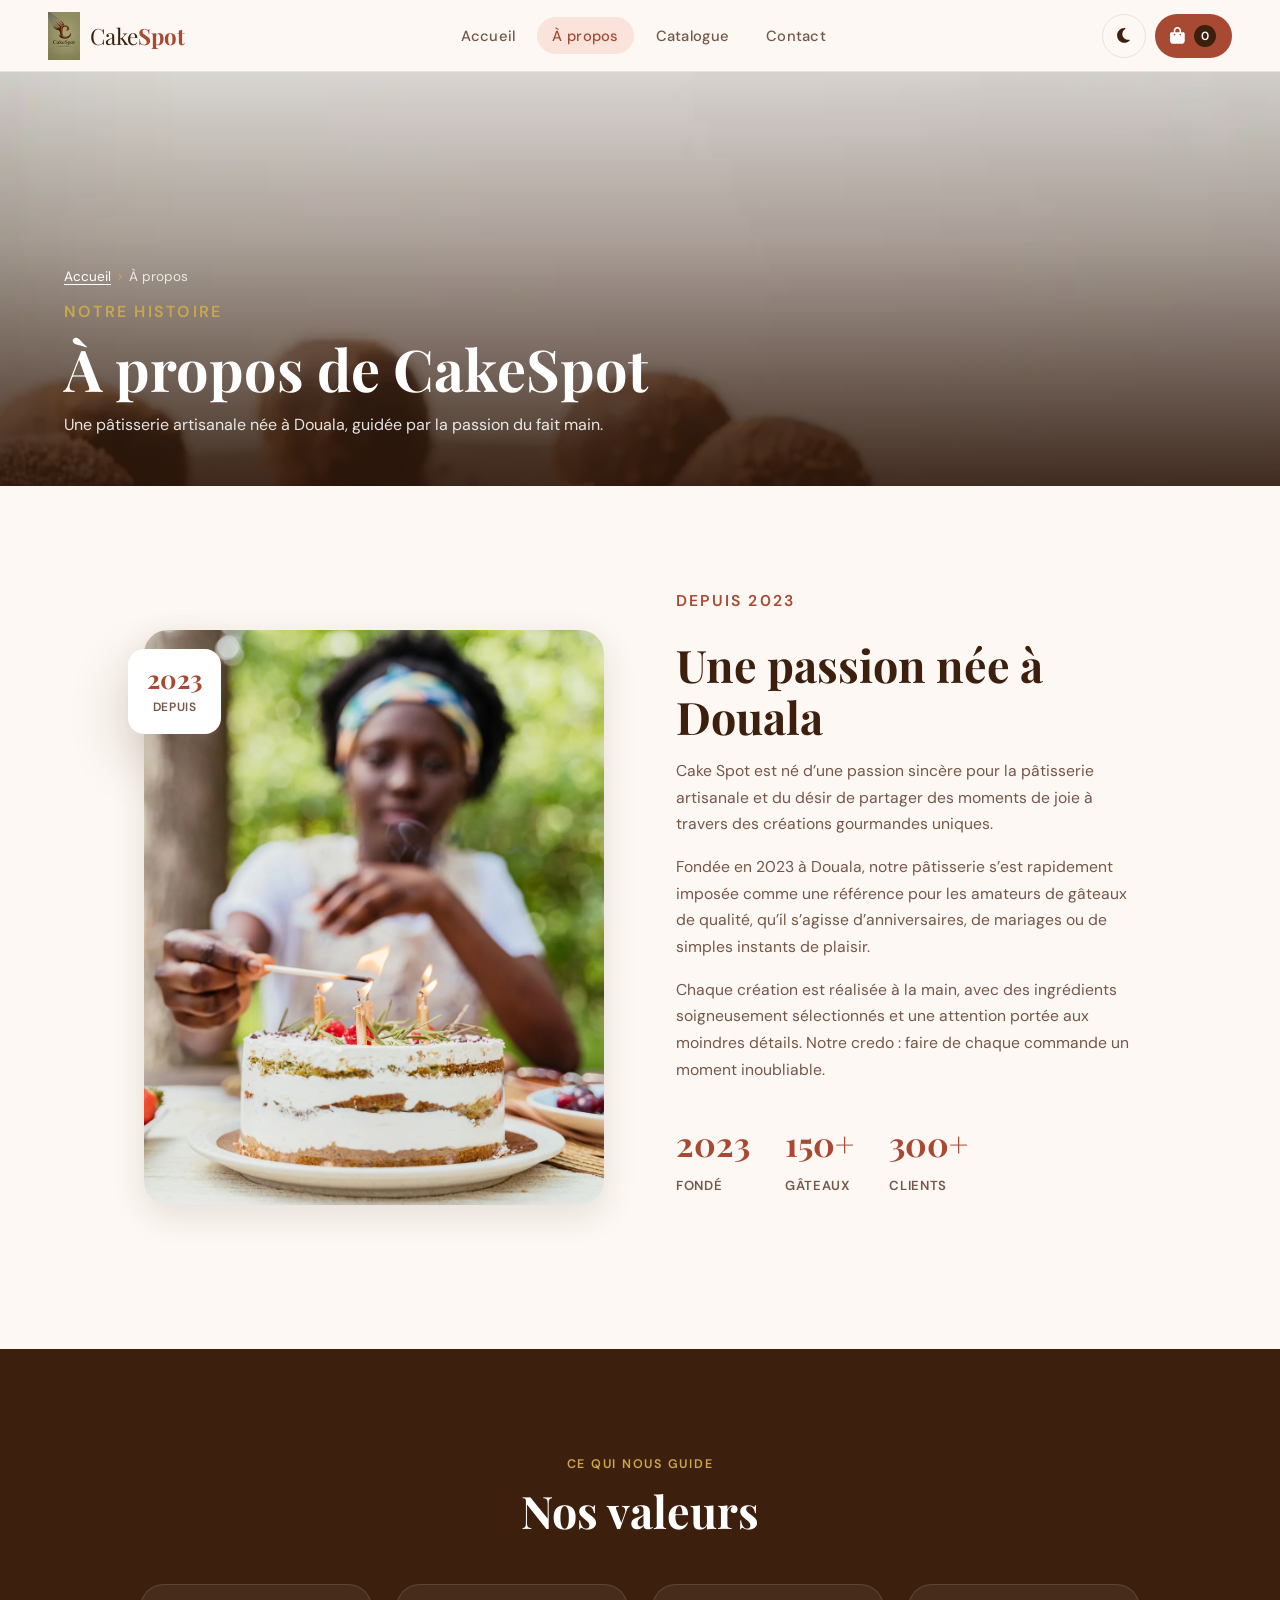
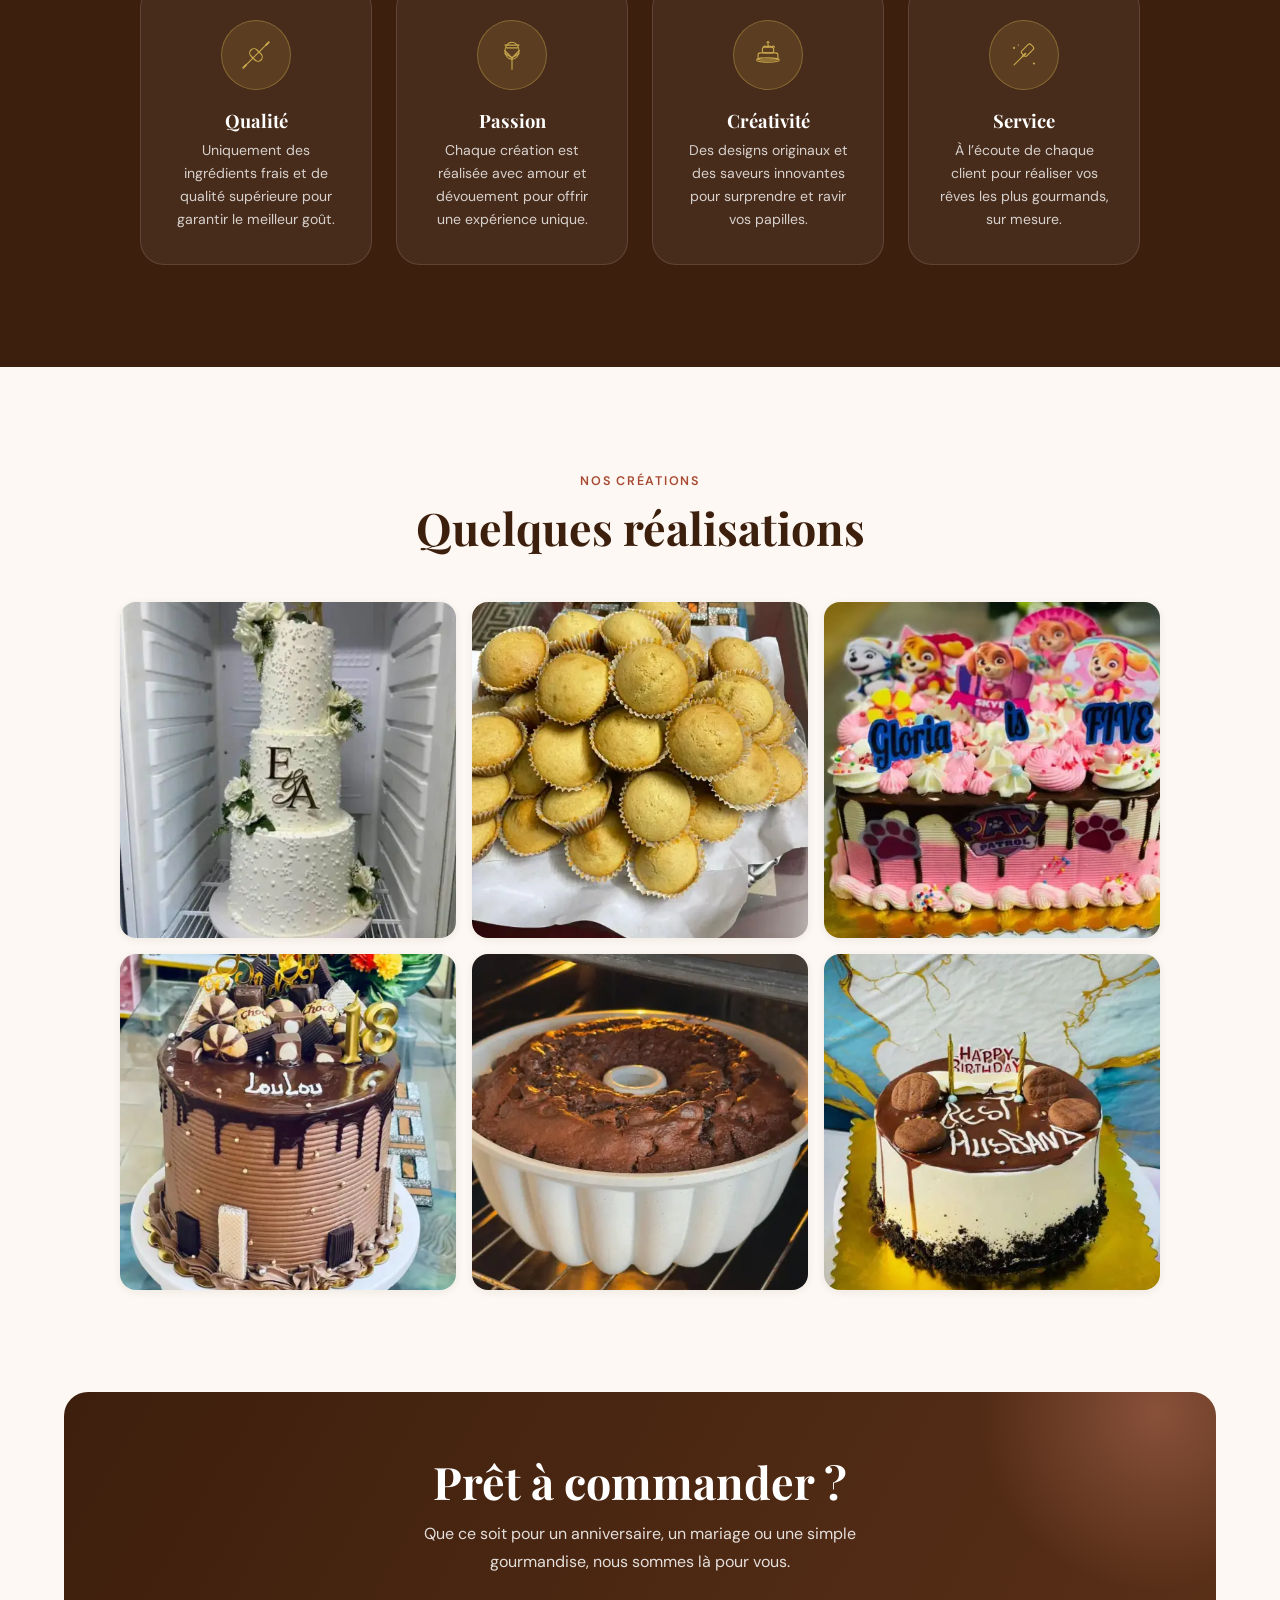
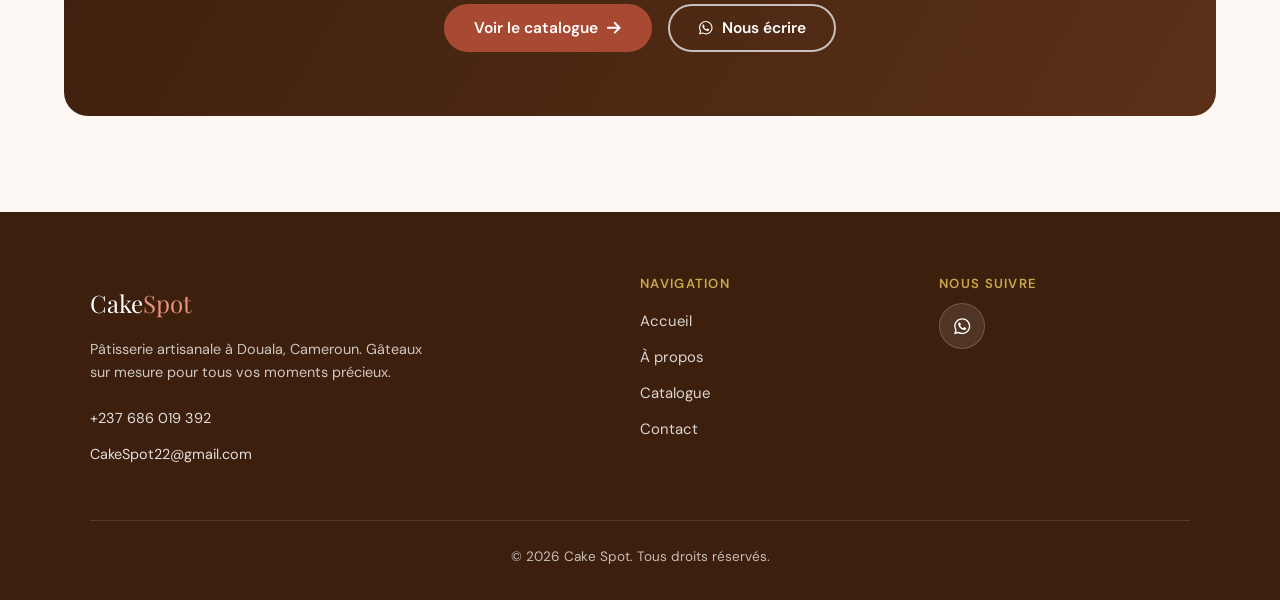
==== commit 566b480d: "mse a jour du titre dans la page a propos" ====
--- a/Pages/Apropos.html
+++ b/Pages/Apropos.html
@@ -79,7 +79,7 @@
       <div class="page-hero-content">
         <nav class="breadcrumb" aria-label="Fil d'Ariane"><ol><li><a href="../index.html">Accueil</a></li><li aria-current="page">À propos</li></ol></nav>
         <p class="section-tag">Notre histoire</p>
-        <h1 id="pageTitle">À propos de Cake Spot</h1>
+        <h1 id="pageTitle">À propos de CakeSpot</h1>
         <p>Une pâtisserie artisanale née à Douala, guidée par la passion du fait main.</p>
       </div>
     </section>
